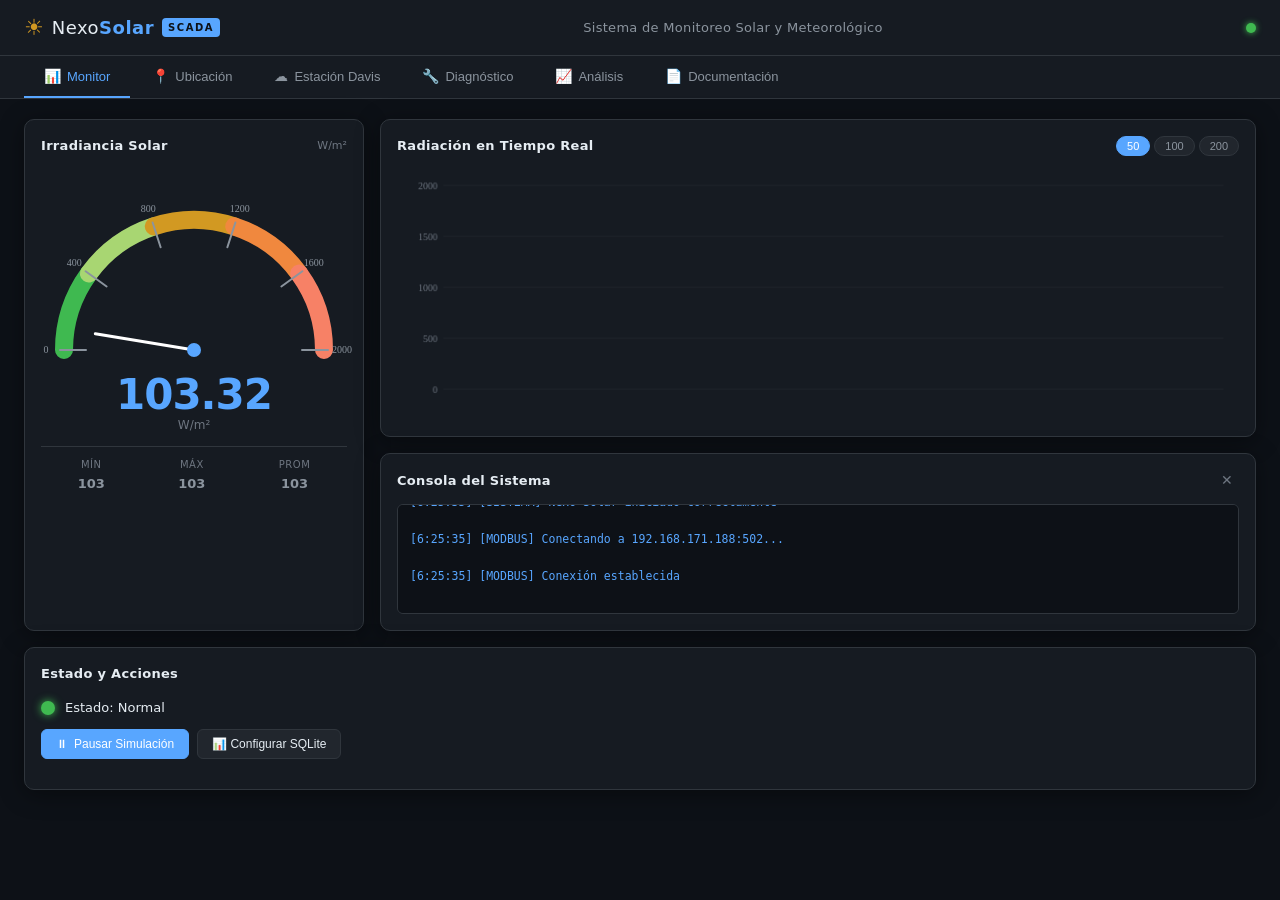
==== Mockup/index.html @ 47fdedb5 "Implement Davis WeatherLink reader foundation Add serial/IP transports, threaded Davis reader, UI br" ====
<!DOCTYPE html>
<html lang="es">
<head>
  <meta charset="UTF-8" />
  <meta name="viewport" content="width=device-width, initial-scale=1.0" />
  <title>Nexo Solar — SCADA</title>
  <link rel="stylesheet" href="vendor/leaflet/leaflet.css" />
  <link rel="stylesheet" href="style.css" />
</head>
<body>

  <!-- TOP BAR -->
  <header class="topbar">
    <div class="topbar-left">
      <div class="logo">
        <span class="logo-icon">☀</span>
        <span class="logo-text">Nexo<strong>Solar</strong></span>
        <span class="logo-badge">SCADA</span>
      </div>
    </div>
    <div class="topbar-center">
      <span class="topbar-title">Sistema de Monitoreo Solar y Meteorológico</span>
    </div>
    <div class="topbar-right">
      <div class="status-dot green" id="connDot" title="Conexión activa"></div>
    </div>
  </header>

  <!-- TABS -->
  <nav class="tabs-nav">
    <button class="tab-btn active" onclick="switchTab('monitor')">
      <span class="tab-icon">📊</span> Monitor
    </button>
    <button class="tab-btn" onclick="switchTab('ubicacion')">
      <span class="tab-icon">📍</span> Ubicación
    </button>
    <button class="tab-btn" onclick="switchTab('davis')">
      <span class="tab-icon">☁</span> Estación Davis
    </button>
    <button class="tab-btn" onclick="switchTab('diagnostico')">
      <span class="tab-icon">🔧</span> Diagnóstico
    </button>
    <button class="tab-btn" onclick="switchTab('analisis')">
      <span class="tab-icon">📈</span> Análisis
    </button>
    <button class="tab-btn" onclick="switchTab('documentacion')">
      <span class="tab-icon">📄</span> Documentación
    </button>
  </nav>

  <!-- MAIN CONTENT -->
  <main class="main-content">

    <!-- ===== TAB: MONITOR ===== -->
    <section class="tab-panel active" id="tab-monitor">
      <div class="monitor-grid">

        <!-- Gauge Card -->
        <div class="card gauge-card">
          <div class="card-header">
            <span class="card-title">Irradiancia Solar</span>
            <span class="card-unit">W/m²</span>
          </div>
          <div class="gauge-wrapper">
            <canvas id="gaugeCanvas" width="320" height="200"></canvas>
          </div>
          <div class="value-display" id="irradDisplay">0.00</div>
          <div class="value-sub">W/m²</div>
          <div class="gauge-stats">
            <div class="stat"><span class="stat-label">Mín</span><span class="stat-val" id="statMin">0</span></div>
            <div class="stat"><span class="stat-label">Máx</span><span class="stat-val" id="statMax">0</span></div>
            <div class="stat"><span class="stat-label">Prom</span><span class="stat-val" id="statAvg">0</span></div>
          </div>
        </div>

        <!-- Chart Card -->
        <div class="card chart-card">
          <div class="card-header">
            <span class="card-title">Radiación en Tiempo Real</span>
            <div class="chart-controls">
              <button class="chip active" onclick="setChartRange(50, this)">50</button>
              <button class="chip" onclick="setChartRange(100, this)">100</button>
              <button class="chip" onclick="setChartRange(200, this)">200</button>
            </div>
          </div>
          <canvas id="chartCanvas" width="600" height="260"></canvas>
        </div>

        <!-- Log Card -->
        <div class="card log-card">
          <div class="card-header">
            <span class="card-title">Consola del Sistema</span>
            <button class="icon-btn" onclick="clearLog()" title="Limpiar">✕</button>
          </div>
          <div class="log-console" id="logConsole"></div>
        </div>

        <!-- Actions Card -->
        <div class="card actions-card">
          <div class="card-header">
            <span class="card-title">Estado y Acciones</span>
          </div>
          <div class="state-row">
            <div class="led green" id="sysLed"></div>
            <span class="state-text" id="sysStateText">Estado: Normal</span>
          </div>
          <div class="actions-btns">
            <button class="btn btn-primary" onclick="toggleSimulation()">
              <span id="simBtnIcon">⏸</span> <span id="simBtnText">Pausar Simulación</span>
            </button>
            <button class="btn btn-secondary" onclick="openSQLiteModal()">
              📊 Configurar SQLite
            </button>
            <button class="btn btn-danger hidden" id="recoveryBtn" onclick="exitSafeState()">
              🔄 Recuperar Modo Seguro
            </button>
          </div>
        </div>

      </div>
    </section>

    <!-- ===== TAB: UBICACIÓN ===== -->
    <section class="tab-panel" id="tab-ubicacion">
        <div class="location-grid">
          <div class="card location-controls-card">
            <div class="card-header"><span class="card-title">Buscar Ubicación</span></div>
            <div class="search-row">
              <input type="text" class="input-field" id="searchInput" placeholder="Ej: Bucaramanga, Colombia" />
              <button class="btn btn-primary" onclick="searchLocation()">Buscar</button>
            </div>
            <div class="coords-grid">
              <div class="field-group">
                <label class="field-label">Latitud</label>
                <input type="number" class="input-field" id="latInput" value="7.119349" step="0.000001" min="-90" max="90" oninput="updateLocationInfo()" />
              </div>
              <div class="field-group">
                <label class="field-label">Longitud</label>
                <input type="number" class="input-field" id="lonInput" value="-73.122742" step="0.000001" min="-180" max="180" oninput="updateLocationInfo()" />
              </div>
            </div>
            <button class="btn btn-secondary full-width" onclick="applyCoords()">Usar Coordenadas</button>

            <div class="location-info-box" id="locationInfoBox"></div>

            <div class="map-actions">
              <button class="btn btn-outline" onclick="openGoogleMaps()">🗺️ Google Maps</button>
              <button class="btn btn-outline" onclick="openGoogleEarth()">🌍 Google Earth</button>
            </div>
          </div>

          <div class="card map-card">
            <div class="card-header"><span class="card-title">Mapa Interactivo</span></div>
            <div class="map-shell" id="mapPlaceholder">
              <div id="map"></div>
              <div class="map-state" id="mapState" hidden>
                <div class="map-state-icon">⚠</div>
                <div class="map-state-title" id="mapStateTitle">Sin conexión</div>
                <div class="map-state-msg" id="mapStateMsg">
                  No se pudieron descargar los mapas. Las coordenadas siguen siendo válidas
                  para configurar la ubicación del equipo.
                </div>
                <button class="btn btn-outline btn-sm" onclick="retryMapTiles()">Reintentar</button>
              </div>
              <div class="map-overlay-info">
                <span id="mapSource">Cargando mapa…</span>
                <span id="mapZoom">Zoom: —</span>
              </div>
            </div>
          </div>
        </div>
    </section>

    <!-- ===== TAB: ESTACIÓN DAVIS ===== -->
    <section class="tab-panel" id="tab-davis">
      <div class="weather-grid">
        <div class="card davis-config-card">
          <div class="card-header"><span class="card-title">Conexión WeatherLink</span></div>
          <div class="field-group">
            <label class="field-label">Transporte</label>
            <select class="input-field" id="davisTransport">
              <option value="serial">Serial VCP</option>
              <option value="ip">IP</option>
            </select>
          </div>
          <div class="field-group">
            <label class="field-label">Puerto serial</label>
            <input type="text" class="input-field" id="davisSerialPort" value="/dev/ttyUSB0" />
          </div>
          <div class="field-group">
            <label class="field-label">Host IP</label>
            <input type="text" class="input-field" id="davisIpHost" value="192.168.1.50" />
          </div>
          <div class="field-group">
            <label class="field-label">Puerto IP</label>
            <input type="number" class="input-field" id="davisIpPort" value="22222" />
          </div>
          <div class="state-row">
            <div class="led yellow" id="davisLed"></div>
            <span class="state-text" id="davisState">Pendiente de conexión</span>
          </div>
          <div class="button-row">
            <button class="btn btn-primary" id="davisConnectBtn" onclick="connectDavis()">Conectar</button>
            <button class="btn btn-secondary" onclick="readDavisOnce()">Leer ahora</button>
            <button class="btn btn-danger" onclick="disconnectDavis()">Desconectar</button>
          </div>
          <div class="muted-line" id="davisLastRead">Última lectura: --</div>
        </div>

        <div class="card weather-card">
          <div class="card-header"><span class="card-title">Lectura Meteorológica</span></div>
          <div class="weather-data-grid">
            <div class="weather-item highlight"><span class="weather-label">Radiación solar</span><span class="weather-value" id="weatherSolar">-- W/m²</span></div>
            <div class="weather-item"><span class="weather-label">Temperatura exterior</span><span class="weather-value" id="weatherTempOut">-- °C</span></div>
            <div class="weather-item"><span class="weather-label">Temperatura interior</span><span class="weather-value" id="weatherTempIn">-- °C</span></div>
            <div class="weather-item"><span class="weather-label">Humedad exterior</span><span class="weather-value" id="weatherHumidityOut">-- %</span></div>
            <div class="weather-item"><span class="weather-label">Humedad interior</span><span class="weather-value" id="weatherHumidityIn">-- %</span></div>
            <div class="weather-item"><span class="weather-label">Presión</span><span class="weather-value" id="weatherPressure">-- hPa</span></div>
            <div class="weather-item"><span class="weather-label">Viento</span><span class="weather-value" id="weatherWind">-- m/s</span></div>
            <div class="weather-item"><span class="weather-label">Viento promedio 10 min</span><span class="weather-value" id="weatherWindAvg">-- m/s</span></div>
            <div class="weather-item"><span class="weather-label">Dirección viento</span><span class="weather-value" id="weatherWindDir">-- °</span></div>
            <div class="weather-item"><span class="weather-label">Tasa de lluvia</span><span class="weather-value" id="weatherRainRate">-- mm</span></div>
            <div class="weather-item"><span class="weather-label">Lluvia de tormenta</span><span class="weather-value" id="weatherRainStorm">-- mm</span></div>
            <div class="weather-item"><span class="weather-label">Lluvia día</span><span class="weather-value" id="weatherRainDay">-- mm</span></div>
            <div class="weather-item"><span class="weather-label">Lluvia mes</span><span class="weather-value" id="weatherRainMonth">-- mm</span></div>
            <div class="weather-item"><span class="weather-label">Lluvia año</span><span class="weather-value" id="weatherRainYear">-- mm</span></div>
            <div class="weather-item"><span class="weather-label">Índice UV</span><span class="weather-value" id="weatherUv">--</span></div>
          </div>
        </div>
      </div>
    </section>

    <!-- ===== TAB: DIAGNÓSTICO ===== -->
    <section class="tab-panel" id="tab-diagnostico">
      <div class="diag-grid">

        <div class="card diag-status-card">
          <div class="card-header"><span class="card-title">Estado del Sistema</span></div>
          <div class="led-row">
            <div class="led-item">
              <div class="led green" id="diagLedConn"></div>
              <span>Conexión</span>
            </div>
            <div class="led-item">
              <div class="led red" id="diagLedSensor"></div>
              <span>Sensor</span>
            </div>
          </div>
          <button class="btn btn-secondary full-width" onclick="runDiagnostic()">Diagnóstico Automático</button>

          <div class="card-header" style="margin-top:16px"><span class="card-title">Configuración Modbus</span></div>
          <div class="field-group">
            <label class="field-label">IP ESP8266</label>
            <input type="text" class="input-field" id="diagIP" value="192.168.171.188" />
          </div>
          <div class="field-group">
            <label class="field-label">Puerto</label>
            <input type="number" class="input-field" id="diagPort" value="502" />
          </div>
          <button class="btn btn-primary full-width" id="diagConnBtn" onclick="toggleDiagConn()">Conectar</button>

          <div class="state-row" style="margin-top:12px">
            <div class="led green" id="diagSafeStateLed"></div>
            <span class="state-text" id="diagSafeStateText">Estado: Normal</span>
          </div>
          <button class="btn btn-danger full-width hidden" id="diagRecoveryBtn" onclick="diagExitSafeState()">
            🔄 Recuperar de Modo Seguro
          </button>
        </div>

        <div class="card diag-data-card">
          <div class="card-header"><span class="card-title">Datos en Tiempo Real</span></div>
          <div class="diag-data-grid">
            <div class="diag-data-item highlight">
              <span class="diag-data-label">Radiación Solar</span>
              <span class="diag-data-val large" id="diagRad">0.00 W/m²</span>
            </div>
            <div class="diag-data-item">
              <span class="diag-data-label">Estado</span>
              <span class="diag-data-val" id="diagEstado">Desconectado</span>
            </div>
            <div class="diag-data-item">
              <span class="diag-data-label">Quality</span>
              <span class="diag-data-val" id="diagQuality">Bad</span>
            </div>
            <div class="diag-data-item">
              <span class="diag-data-label">Timestamp</span>
              <span class="diag-data-val" id="diagTimestamp">—</span>
            </div>
            <div class="diag-data-item">
              <span class="diag-data-label">Update Count</span>
              <span class="diag-data-val" id="diagUpdateCount">0</span>
            </div>
          </div>
          <div class="diag-actions">
            <button class="btn btn-secondary" onclick="diagReadRad()">Leer Radiación</button>
            <label class="toggle-label">
              <input type="checkbox" id="autoReadCheck" checked onchange="toggleAutoRead()" />
              Lectura automática
            </label>
          </div>
          <div class="diag-actions" style="margin-top:8px">
            <button class="btn btn-outline" id="diagTestBtn" onclick="startModbusTest()">Prueba Modbus</button>
            <button class="btn btn-outline" id="diagStopBtn" onclick="stopModbusTest()" disabled>Detener Prueba</button>
          </div>
        </div>

        <div class="card diag-log-card">
          <div class="card-header">
            <span class="card-title">Consola de Logs</span>
            <button class="icon-btn" onclick="clearDiagLog()">✕</button>
          </div>
          <div class="log-console" id="diagLogConsole"></div>
        </div>

      </div>
    </section>

    <!-- ===== TAB: ANÁLISIS ===== -->
    <section class="tab-panel" id="tab-analisis">

      <!-- Origen de los datos: visible mientras se muestren datos sintéticos -->
      <div class="data-banner" id="anaSourceBanner" hidden>
        <span class="data-banner-tag">DATOS DE DEMOSTRACIÓN</span>
        <span class="data-banner-text">
          Los gráficos de esta pestaña se generan con datos sintéticos, no con mediciones del piranómetro.
          <span id="anaSourceDetail"></span>
        </span>
      </div>

      <!-- Toolbar de carga y filtros -->
      <div class="analysis-toolbar">
        <div class="toolbar-left">
          <div class="db-source-row">
            <span class="field-label" style="margin:0">Fuente</span>
            <select class="input-field" id="anaTableSelect" style="width:220px">
              <option value="">Cargando tablas…</option>
            </select>
            <button class="btn btn-primary" onclick="loadAnalysisData()">
              <span id="loadBtnIcon">⬇</span> Cargar Datos
            </button>
            <button class="btn btn-outline" onclick="exportCSV()">↗ Exportar CSV</button>
          </div>
        </div>
        <div class="toolbar-right">
          <div class="date-range-row">
            <span class="field-label" style="margin:0">Desde</span>
            <input type="date" class="input-field" id="anaDateFrom" style="width:140px" onchange="markDatesTouched()" />
            <span class="field-label" style="margin:0">Hasta</span>
            <input type="date" class="input-field" id="anaDateTo" style="width:140px" onchange="markDatesTouched()" />
            <button class="btn btn-secondary" onclick="applyDateFilter()">Filtrar</button>
          </div>
        </div>
      </div>

      <!-- KPI Cards -->
      <div class="kpi-row">
        <div class="kpi-card">
          <span class="kpi-icon" style="color:var(--accent4)">☀</span>
          <div class="kpi-body">
            <span class="kpi-label">Irradiancia Máxima</span>
            <span class="kpi-val" id="kpiMax">1 847.3 W/m²</span>
            <span class="kpi-sub" id="kpiMaxDate">06 May 2025 · 12:34</span>
          </div>
        </div>
        <div class="kpi-card">
          <span class="kpi-icon" style="color:var(--accent)">⌀</span>
          <div class="kpi-body">
            <span class="kpi-label">Promedio Diario</span>
            <span class="kpi-val" id="kpiAvg">623.8 W/m²</span>
            <span class="kpi-sub" id="kpiAvgSub">últimos 30 días</span>
          </div>
        </div>
        <div class="kpi-card">
          <span class="kpi-icon" style="color:var(--accent2)">∑</span>
          <div class="kpi-body">
            <span class="kpi-label">Energía Acumulada</span>
            <span class="kpi-val" id="kpiEnergy">4 218 kWh/m²</span>
            <span class="kpi-sub" id="kpiEnergySub">período seleccionado</span>
          </div>
        </div>
        <div class="kpi-card">
          <span class="kpi-icon" style="color:var(--accent3)">↕</span>
          <div class="kpi-body">
            <span class="kpi-label">Variabilidad</span>
            <span class="kpi-val" id="kpiStd">±182 W/m²</span>
            <span class="kpi-sub">desviación estándar</span>
          </div>
        </div>
        <div class="kpi-card">
          <span class="kpi-icon" style="color:#a371f7">📋</span>
          <div class="kpi-body">
            <span class="kpi-label">Total Registros</span>
            <span class="kpi-val" id="kpiCount">12 480</span>
            <span class="kpi-sub" id="kpiCountSub">en el período</span>
          </div>
        </div>
      </div>

      <!-- Charts row 1: histórico + distribución -->
      <div class="analysis-row-2">

        <div class="card ana-chart-card">
          <div class="card-header">
            <span class="card-title">Irradiancia Histórica</span>
            <div class="chart-controls">
              <button class="chip active" onclick="setAnaView('day', this)">Día</button>
              <button class="chip" onclick="setAnaView('week', this)">Semana</button>
              <button class="chip" onclick="setAnaView('month', this)">Mes</button>
            </div>
          </div>
          <canvas id="anaHistChart" height="220"></canvas>
        </div>

        <div class="card ana-dist-card">
          <div class="card-header">
            <span class="card-title">Distribución por Rangos</span>
            <span class="card-unit">frecuencia</span>
          </div>
          <canvas id="anaDistChart" height="220"></canvas>
        </div>

      </div>

      <!-- Charts row 2: heatmap + tabla -->
      <div class="analysis-row-2" style="margin-top:16px">

        <div class="card ana-heatmap-card">
          <div class="card-header">
            <span class="card-title">Mapa de Calor — Irradiancia por Hora y Día</span>
            <span class="card-unit">W/m²</span>
          </div>
          <canvas id="anaHeatmap" height="200"></canvas>
          <div class="heatmap-legend">
            <span class="legend-label">0</span>
            <div class="legend-bar"></div>
            <span class="legend-label">2000 W/m²</span>
          </div>
        </div>

        <div class="card ana-stats-card">
          <div class="card-header">
            <span class="card-title">Estadísticas por Hora del Día</span>
          </div>
          <canvas id="anaHourlyChart" height="200"></canvas>
        </div>

      </div>

      <!-- Data table -->
      <div class="card" style="margin-top:16px">
        <div class="card-header">
          <span class="card-title">Registros Recientes</span>
          <div style="display:flex;gap:8px;align-items:center">
            <input type="text" class="input-field" id="tableSearch" placeholder="Buscar..." style="width:180px" oninput="filterTable(this.value)" />
            <span class="card-unit" id="tableCount">mostrando 20 de 12 480</span>
          </div>
        </div>
        <div class="data-table-wrapper">
          <table class="data-table" id="dataTable">
            <thead>
              <tr>
                <th onclick="sortTable('id')"># <span class="sort-icon">↕</span></th>
                <th onclick="sortTable('fecha')">Fecha <span class="sort-icon">↕</span></th>
                <th onclick="sortTable('hora')">Hora <span class="sort-icon">↕</span></th>
                <th onclick="sortTable('irradiancia')">Irradiancia (W/m²) <span class="sort-icon">↕</span></th>
                <th>Calidad</th>
              </tr>
            </thead>
            <tbody id="dataTableBody"></tbody>
          </table>
        </div>
        <div class="table-pagination">
          <button class="btn btn-outline" onclick="prevPage()">← Anterior</button>
          <span class="page-info" id="pageInfo">Página 1 de 624</span>
          <button class="btn btn-outline" onclick="nextPage()">Siguiente →</button>
        </div>
      </div>

    </section>

    <!-- ===== TAB: DOCUMENTACIÓN ===== -->
    <section class="tab-panel" id="tab-documentacion">
      <div class="card doc-card">
        <div class="card-header">
          <span class="card-title">Documentación del Sistema</span>
          <div class="doc-actions">
            <button class="btn btn-secondary" onclick="reloadDoc()">🔄 Recargar</button>
            <button class="btn btn-outline" id="docToggleBtn" onclick="toggleDocView()">📝 Vista Código</button>
          </div>
        </div>
        <div class="doc-viewer" id="docViewer"></div>
      </div>
    </section>

  </main>

  <!-- MODAL: SQLite Config -->
  <div class="modal-overlay hidden" id="sqliteModal">
    <div class="modal">
      <div class="modal-header">
        <span class="modal-title">Configurar Base de Datos SQLite</span>
        <button class="icon-btn" onclick="closeSQLiteModal()">✕</button>
      </div>
      <div class="modal-body">
        <div class="field-group">
          <label class="field-label">Archivo de Base de Datos</label>
          <div class="input-row">
            <input type="text" class="input-field" id="dbPath" value="./data/irradiancia.db" />
            <button class="btn btn-outline" onclick="browseDB()">Cambiar...</button>
          </div>
        </div>
        <div class="field-group">
          <label class="field-label">Tabla existente</label>
          <select class="input-field" id="tableSelect">
            <option>-- Seleccionar tabla --</option>
            <option>solar_data</option>
            <option>irradiancia_2024</option>
          </select>
        </div>
        <div class="field-group">
          <label class="field-label">O crear nueva tabla</label>
          <input type="text" class="input-field" id="newTableName" placeholder="nombre_tabla..." />
        </div>
        <div class="schema-info">
          <span class="schema-label">Esquema:</span>
          <code>id (AUTO), fecha (TEXT), hora (TEXT), irradiancia (REAL)</code>
        </div>
      </div>
      <div class="modal-footer">
        <button class="btn btn-secondary" onclick="closeSQLiteModal()">Cancelar</button>
        <button class="btn btn-primary" onclick="acceptSQLite()">Aceptar</button>
      </div>
    </div>
  </div>

  <!-- TOAST -->
  <div class="toast hidden" id="toast"></div>

  <!-- Provided by Qt only when running inside QWebEngine; ignored in a plain browser -->
  <script src="vendor/leaflet/leaflet.js"></script>
  <script src="qrc:///qtwebchannel/qwebchannel.js"></script>
  <script src="app.js"></script>
</body>
</html>
---- Mockup/vendor/leaflet/leaflet.css ----
/* required styles */

.leaflet-pane,
.leaflet-tile,
.leaflet-marker-icon,
.leaflet-marker-shadow,
.leaflet-tile-container,
.leaflet-pane > svg,
.leaflet-pane > canvas,
.leaflet-zoom-box,
.leaflet-image-layer,
.leaflet-layer {
	position: absolute;
	left: 0;
	top: 0;
	}
.leaflet-container {
	overflow: hidden;
	}
.leaflet-tile,
.leaflet-marker-icon,
.leaflet-marker-shadow {
	-webkit-user-select: none;
	   -moz-user-select: none;
	        user-select: none;
	  -webkit-user-drag: none;
	}
/* Prevents IE11 from highlighting tiles in blue */
.leaflet-tile::selection {
	background: transparent;
}
/* Safari renders non-retina tile on retina better with this, but Chrome is worse */
.leaflet-safari .leaflet-tile {
	image-rendering: -webkit-optimize-contrast;
	}
/* hack that prevents hw layers "stretching" when loading new tiles */
.leaflet-safari .leaflet-tile-container {
	width: 1600px;
	height: 1600px;
	-webkit-transform-origin: 0 0;
	}
.leaflet-marker-icon,
.leaflet-marker-shadow {
	display: block;
	}
/* .leaflet-container svg: reset svg max-width decleration shipped in Joomla! (joomla.org) 3.x */
/* .leaflet-container img: map is broken in FF if you have max-width: 100% on tiles */
.leaflet-container .leaflet-overlay-pane svg {
	max-width: none !important;
	max-height: none !important;
	}
.leaflet-container .leaflet-marker-pane img,
.leaflet-container .leaflet-shadow-pane img,
.leaflet-container .leaflet-tile-pane img,
.leaflet-container img.leaflet-image-layer,
.leaflet-container .leaflet-tile {
	max-width: none !important;
	max-height: none !important;
	width: auto;
	padding: 0;
	}

.leaflet-container img.leaflet-tile {
	/* See: https://bugs.chromium.org/p/chromium/issues/detail?id=600120 */
	mix-blend-mode: plus-lighter;
}

.leaflet-container.leaflet-touch-zoom {
	-ms-touch-action: pan-x pan-y;
	touch-action: pan-x pan-y;
	}
.leaflet-container.leaflet-touch-drag {
	-ms-touch-action: pinch-zoom;
	/* Fallback for FF which doesn't support pinch-zoom */
	touch-action: none;
	touch-action: pinch-zoom;
}
.leaflet-container.leaflet-touch-drag.leaflet-touch-zoom {
	-ms-touch-action: none;
	touch-action: none;
}
.leaflet-container {
	-webkit-tap-highlight-color: transparent;
}
.leaflet-container a {
	-webkit-tap-highlight-color: rgba(51, 181, 229, 0.4);
}
.leaflet-tile {
	filter: inherit;
	visibility: hidden;
	}
.leaflet-tile-loaded {
	visibility: inherit;
	}
.leaflet-zoom-box {
	width: 0;
	height: 0;
	-moz-box-sizing: border-box;
	     box-sizing: border-box;
	z-index: 800;
	}
/* workaround for https://bugzilla.mozilla.org/show_bug.cgi?id=888319 */
.leaflet-overlay-pane svg {
	-moz-user-select: none;
	}

.leaflet-pane         { z-index: 400; }

.leaflet-tile-pane    { z-index: 200; }
.leaflet-overlay-pane { z-index: 400; }
.leaflet-shadow-pane  { z-index: 500; }
.leaflet-marker-pane  { z-index: 600; }
.leaflet-tooltip-pane   { z-index: 650; }
.leaflet-popup-pane   { z-index: 700; }

.leaflet-map-pane canvas { z-index: 100; }
.leaflet-map-pane svg    { z-index: 200; }

.leaflet-vml-shape {
	width: 1px;
	height: 1px;
	}
.lvml {
	behavior: url(#default#VML);
	display: inline-block;
	position: absolute;
	}


/* control positioning */

.leaflet-control {
	position: relative;
	z-index: 800;
	pointer-events: visiblePainted; /* IE 9-10 doesn't have auto */
	pointer-events: auto;
	}
.leaflet-top,
.leaflet-bottom {
	position: absolute;
	z-index: 1000;
	pointer-events: none;
	}
.leaflet-top {
	top: 0;
	}
.leaflet-right {
	right: 0;
	}
.leaflet-bottom {
	bottom: 0;
	}
.leaflet-left {
	left: 0;
	}
.leaflet-control {
	float: left;
	clear: both;
	}
.leaflet-right .leaflet-control {
	float: right;
	}
.leaflet-top .leaflet-control {
	margin-top: 10px;
	}
.leaflet-bottom .leaflet-control {
	margin-bottom: 10px;
	}
.leaflet-left .leaflet-control {
	margin-left: 10px;
	}
.leaflet-right .leaflet-control {
	margin-right: 10px;
	}


/* zoom and fade animations */

.leaflet-fade-anim .leaflet-popup {
	opacity: 0;
	-webkit-transition: opacity 0.2s linear;
	   -moz-transition: opacity 0.2s linear;
	        transition: opacity 0.2s linear;
	}
.leaflet-fade-anim .leaflet-map-pane .leaflet-popup {
	opacity: 1;
	}
.leaflet-zoom-animated {
	-webkit-transform-origin: 0 0;
	    -ms-transform-origin: 0 0;
	        transform-origin: 0 0;
	}
svg.leaflet-zoom-animated {
	will-change: transform;
}

.leaflet-zoom-anim .leaflet-zoom-animated {
	-webkit-transition: -webkit-transform 0.25s cubic-bezier(0,0,0.25,1);
	   -moz-transition:    -moz-transform 0.25s cubic-bezier(0,0,0.25,1);
	        transition:         transform 0.25s cubic-bezier(0,0,0.25,1);
	}
.leaflet-zoom-anim .leaflet-tile,
.leaflet-pan-anim .leaflet-tile {
	-webkit-transition: none;
	   -moz-transition: none;
	        transition: none;
	}

.leaflet-zoom-anim .leaflet-zoom-hide {
	visibility: hidden;
	}


/* cursors */

.leaflet-interactive {
	cursor: pointer;
	}
.leaflet-grab {
	cursor: -webkit-grab;
	cursor:    -moz-grab;
	cursor:         grab;
	}
.leaflet-crosshair,
.leaflet-crosshair .leaflet-interactive {
	cursor: crosshair;
	}
.leaflet-popup-pane,
.leaflet-control {
	cursor: auto;
	}
.leaflet-dragging .leaflet-grab,
.leaflet-dragging .leaflet-grab .leaflet-interactive,
.leaflet-dragging .leaflet-marker-draggable {
	cursor: move;
	cursor: -webkit-grabbing;
	cursor:    -moz-grabbing;
	cursor:         grabbing;
	}

/* marker & overlays interactivity */
.leaflet-marker-icon,
.leaflet-marker-shadow,
.leaflet-image-layer,
.leaflet-pane > svg path,
.leaflet-tile-container {
	pointer-events: none;
	}

.leaflet-marker-icon.leaflet-interactive,
.leaflet-image-layer.leaflet-interactive,
.leaflet-pane > svg path.leaflet-interactive,
svg.leaflet-image-layer.leaflet-interactive path {
	pointer-events: visiblePainted; /* IE 9-10 doesn't have auto */
	pointer-events: auto;
	}

/* visual tweaks */

.leaflet-container {
	background: #ddd;
	outline-offset: 1px;
	}
.leaflet-container a {
	color: #0078A8;
	}
.leaflet-zoom-box {
	border: 2px dotted #38f;
	background: rgba(255,255,255,0.5);
	}


/* general typography */
.leaflet-container {
	font-family: "Helvetica Neue", Arial, Helvetica, sans-serif;
	font-size: 12px;
	font-size: 0.75rem;
	line-height: 1.5;
	}


/* general toolbar styles */

.leaflet-bar {
	box-shadow: 0 1px 5px rgba(0,0,0,0.65);
	border-radius: 4px;
	}
.leaflet-bar a {
	background-color: #fff;
	border-bottom: 1px solid #ccc;
	width: 26px;
	height: 26px;
	line-height: 26px;
	display: block;
	text-align: center;
	text-decoration: none;
	color: black;
	}
.leaflet-bar a,
.leaflet-control-layers-toggle {
	background-position: 50% 50%;
	background-repeat: no-repeat;
	display: block;
	}
.leaflet-bar a:hover,
.leaflet-bar a:focus {
	background-color: #f4f4f4;
	}
.leaflet-bar a:first-child {
	border-top-left-radius: 4px;
	border-top-right-radius: 4px;
	}
.leaflet-bar a:last-child {
	border-bottom-left-radius: 4px;
	border-bottom-right-radius: 4px;
	border-bottom: none;
	}
.leaflet-bar a.leaflet-disabled {
	cursor: default;
	background-color: #f4f4f4;
	color: #bbb;
	}

.leaflet-touch .leaflet-bar a {
	width: 30px;
	height: 30px;
	line-height: 30px;
	}
.leaflet-touch .leaflet-bar a:first-child {
	border-top-left-radius: 2px;
	border-top-right-radius: 2px;
	}
.leaflet-touch .leaflet-bar a:last-child {
	border-bottom-left-radius: 2px;
	border-bottom-right-radius: 2px;
	}

/* zoom control */

.leaflet-control-zoom-in,
.leaflet-control-zoom-out {
	font: bold 18px 'Lucida Console', Monaco, monospace;
	text-indent: 1px;
	}

.leaflet-touch .leaflet-control-zoom-in, .leaflet-touch .leaflet-control-zoom-out  {
	font-size: 22px;
	}


/* layers control */

.leaflet-control-layers {
	box-shadow: 0 1px 5px rgba(0,0,0,0.4);
	background: #fff;
	border-radius: 5px;
	}
.leaflet-control-layers-toggle {
	background-image: url(images/layers.png);
	width: 36px;
	height: 36px;
	}
.leaflet-retina .leaflet-control-layers-toggle {
	background-image: url(images/layers-2x.png);
	background-size: 26px 26px;
	}
.leaflet-touch .leaflet-control-layers-toggle {
	width: 44px;
	height: 44px;
	}
.leaflet-control-layers .leaflet-control-layers-list,
.leaflet-control-layers-expanded .leaflet-control-layers-toggle {
	display: none;
	}
.leaflet-control-layers-expanded .leaflet-control-layers-list {
	display: block;
	position: relative;
	}
.leaflet-control-layers-expanded {
	padding: 6px 10px 6px 6px;
	color: #333;
	background: #fff;
	}
.leaflet-control-layers-scrollbar {
	overflow-y: scroll;
	overflow-x: hidden;
	padding-right: 5px;
	}
.leaflet-control-layers-selector {
	margin-top: 2px;
	position: relative;
	top: 1px;
	}
.leaflet-control-layers label {
	display: block;
	font-size: 13px;
	font-size: 1.08333em;
	}
.leaflet-control-layers-separator {
	height: 0;
	border-top: 1px solid #ddd;
	margin: 5px -10px 5px -6px;
	}

/* Default icon URLs */
.leaflet-default-icon-path { /* used only in path-guessing heuristic, see L.Icon.Default */
	background-image: url(images/marker-icon.png);
	}


/* attribution and scale controls */

.leaflet-container .leaflet-control-attribution {
	background: #fff;
	background: rgba(255, 255, 255, 0.8);
	margin: 0;
	}
.leaflet-control-attribution,
.leaflet-control-scale-line {
	padding: 0 5px;
	color: #333;
	line-height: 1.4;
	}
.leaflet-control-attribution a {
	text-decoration: none;
	}
.leaflet-control-attribution a:hover,
.leaflet-control-attribution a:focus {
	text-decoration: underline;
	}
.leaflet-attribution-flag {
	display: inline !important;
	vertical-align: baseline !important;
	width: 1em;
	height: 0.6669em;
	}
.leaflet-left .leaflet-control-scale {
	margin-left: 5px;
	}
.leaflet-bottom .leaflet-control-scale {
	margin-bottom: 5px;
	}
.leaflet-control-scale-line {
	border: 2px solid #777;
	border-top: none;
	line-height: 1.1;
	padding: 2px 5px 1px;
	white-space: nowrap;
	-moz-box-sizing: border-box;
	     box-sizing: border-box;
	background: rgba(255, 255, 255, 0.8);
	text-shadow: 1px 1px #fff;
	}
.leaflet-control-scale-line:not(:first-child) {
	border-top: 2px solid #777;
	border-bottom: none;
	margin-top: -2px;
	}
.leaflet-control-scale-line:not(:first-child):not(:last-child) {
	border-bottom: 2px solid #777;
	}

.leaflet-touch .leaflet-control-attribution,
.leaflet-touch .leaflet-control-layers,
.leaflet-touch .leaflet-bar {
	box-shadow: none;
	}
.leaflet-touch .leaflet-control-layers,
.leaflet-touch .leaflet-bar {
	border: 2px solid rgba(0,0,0,0.2);
	background-clip: padding-box;
	}


/* popup */

.leaflet-popup {
	position: absolute;
	text-align: center;
	margin-bottom: 20px;
	}
.leaflet-popup-content-wrapper {
	padding: 1px;
	text-align: left;
	border-radius: 12px;
	}
.leaflet-popup-content {
	margin: 13px 24px 13px 20px;
	line-height: 1.3;
	font-size: 13px;
	font-size: 1.08333em;
	min-height: 1px;
	}
.leaflet-popup-content p {
	margin: 17px 0;
	margin: 1.3em 0;
	}
.leaflet-popup-tip-container {
	width: 40px;
	height: 20px;
	position: absolute;
	left: 50%;
	margin-top: -1px;
	margin-left: -20px;
	overflow: hidden;
	pointer-events: none;
	}
.leaflet-popup-tip {
	width: 17px;
	height: 17px;
	padding: 1px;

	margin: -10px auto 0;
	pointer-events: auto;

	-webkit-transform: rotate(45deg);
	   -moz-transform: rotate(45deg);
	    -ms-transform: rotate(45deg);
	        transform: rotate(45deg);
	}
.leaflet-popup-content-wrapper,
.leaflet-popup-tip {
	background: white;
	color: #333;
	box-shadow: 0 3px 14px rgba(0,0,0,0.4);
	}
.leaflet-container a.leaflet-popup-close-button {
	position: absolute;
	top: 0;
	right: 0;
	border: none;
	text-align: center;
	width: 24px;
	height: 24px;
	font: 16px/24px Tahoma, Verdana, sans-serif;
	color: #757575;
	text-decoration: none;
	background: transparent;
	}
.leaflet-container a.leaflet-popup-close-button:hover,
.leaflet-container a.leaflet-popup-close-button:focus {
	color: #585858;
	}
.leaflet-popup-scrolled {
	overflow: auto;
	}

.leaflet-oldie .leaflet-popup-content-wrapper {
	-ms-zoom: 1;
	}
.leaflet-oldie .leaflet-popup-tip {
	width: 24px;
	margin: 0 auto;

	-ms-filter: "progid:DXImageTransform.Microsoft.Matrix(M11=0.70710678, M12=0.70710678, M21=-0.70710678, M22=0.70710678)";
	filter: progid:DXImageTransform.Microsoft.Matrix(M11=0.70710678, M12=0.70710678, M21=-0.70710678, M22=0.70710678);
	}

.leaflet-oldie .leaflet-control-zoom,
.leaflet-oldie .leaflet-control-layers,
.leaflet-oldie .leaflet-popup-content-wrapper,
.leaflet-oldie .leaflet-popup-tip {
	border: 1px solid #999;
	}


/* div icon */

.leaflet-div-icon {
	background: #fff;
	border: 1px solid #666;
	}


/* Tooltip */
/* Base styles for the element that has a tooltip */
.leaflet-tooltip {
	position: absolute;
	padding: 6px;
	background-color: #fff;
	border: 1px solid #fff;
	border-radius: 3px;
	color: #222;
	white-space: nowrap;
	-webkit-user-select: none;
	-moz-user-select: none;
	-ms-user-select: none;
	user-select: none;
	pointer-events: none;
	box-shadow: 0 1px 3px rgba(0,0,0,0.4);
	}
.leaflet-tooltip.leaflet-interactive {
	cursor: pointer;
	pointer-events: auto;
	}
.leaflet-tooltip-top:before,
.leaflet-tooltip-bottom:before,
.leaflet-tooltip-left:before,
.leaflet-tooltip-right:before {
	position: absolute;
	pointer-events: none;
	border: 6px solid transparent;
	background: transparent;
	content: "";
	}

/* Directions */

.leaflet-tooltip-bottom {
	margin-top: 6px;
}
.leaflet-tooltip-top {
	margin-top: -6px;
}
.leaflet-tooltip-bottom:before,
.leaflet-tooltip-top:before {
	left: 50%;
	margin-left: -6px;
	}
.leaflet-tooltip-top:before {
	bottom: 0;
	margin-bottom: -12px;
	border-top-color: #fff;
	}
.leaflet-tooltip-bottom:before {
	top: 0;
	margin-top: -12px;
	margin-left: -6px;
	border-bottom-color: #fff;
	}
.leaflet-tooltip-left {
	margin-left: -6px;
}
.leaflet-tooltip-right {
	margin-left: 6px;
}
.leaflet-tooltip-left:before,
.leaflet-tooltip-right:before {
	top: 50%;
	margin-top: -6px;
	}
.leaflet-tooltip-left:before {
	right: 0;
	margin-right: -12px;
	border-left-color: #fff;
	}
.leaflet-tooltip-right:before {
	left: 0;
	margin-left: -12px;
	border-right-color: #fff;
	}

/* Printing */

@media print {
	/* Prevent printers from removing background-images of controls. */
	.leaflet-control {
		-webkit-print-color-adjust: exact;
		print-color-adjust: exact;
		}
	}
---- Mockup/style.css ----
/* ===== RESET & BASE ===== */
*, *::before, *::after { box-sizing: border-box; margin: 0; padding: 0; }

:root {
  --bg: #0d1117;
  --bg2: #161b22;
  --bg3: #21262d;
  --border: #30363d;
  --accent: #58a6ff;
  --accent2: #3fb950;
  --accent3: #f78166;
  --accent4: #d29922;
  --text: #e6edf3;
  --text2: #8b949e;
  --text3: #6e7681;
  --radius: 10px;
  --shadow: 0 4px 24px rgba(0,0,0,0.4);
  --transition: 0.18s ease;
}

html, body {
  height: 100%;
  font-family: 'Segoe UI', system-ui, -apple-system, sans-serif;
  background: var(--bg);
  color: var(--text);
  font-size: 14px;
  line-height: 1.5;
}

/* ===== TOPBAR ===== */
.topbar {
  display: flex;
  align-items: center;
  justify-content: space-between;
  padding: 0 24px;
  height: 56px;
  background: var(--bg2);
  border-bottom: 1px solid var(--border);
  position: sticky;
  top: 0;
  z-index: 100;
}

.topbar-left { display: flex; align-items: center; gap: 12px; }
.topbar-center { flex: 1; text-align: center; }
.topbar-right { display: flex; align-items: center; gap: 12px; }

.logo { display: flex; align-items: center; gap: 8px; }
.logo-icon { font-size: 22px; color: var(--accent4); }
.logo-text { font-size: 18px; font-weight: 300; color: var(--text); letter-spacing: 0.5px; }
.logo-text strong { font-weight: 700; color: var(--accent); }
.logo-badge {
  font-size: 10px;
  font-weight: 700;
  letter-spacing: 1.5px;
  color: var(--bg);
  background: var(--accent);
  padding: 2px 6px;
  border-radius: 4px;
}

.topbar-title { font-size: 13px; color: var(--text2); letter-spacing: 0.3px; }

.mode-label { font-size: 12px; color: var(--text2); }

.mode-toggle {
  display: flex;
  background: var(--bg3);
  border: 1px solid var(--border);
  border-radius: 6px;
  overflow: hidden;
}
.mode-btn {
  padding: 5px 14px;
  font-size: 12px;
  font-weight: 500;
  background: transparent;
  color: var(--text2);
  border: none;
  cursor: pointer;
  transition: var(--transition);
}
.mode-btn.active {
  background: var(--accent);
  color: #fff;
}
.mode-btn:hover:not(.active) { background: var(--border); color: var(--text); }

.status-dot {
  width: 10px; height: 10px;
  border-radius: 50%;
  box-shadow: 0 0 6px currentColor;
}
.status-dot.green { background: var(--accent2); color: var(--accent2); }
.status-dot.red { background: var(--accent3); color: var(--accent3); }
.status-dot.yellow { background: var(--accent4); color: var(--accent4); }

/* ===== TABS NAV ===== */
.tabs-nav {
  display: flex;
  background: var(--bg2);
  border-bottom: 1px solid var(--border);
  padding: 0 24px;
  gap: 2px;
}

.tab-btn {
  display: flex;
  align-items: center;
  gap: 6px;
  padding: 12px 20px;
  font-size: 13px;
  font-weight: 500;
  color: var(--text2);
  background: transparent;
  border: none;
  border-bottom: 2px solid transparent;
  cursor: pointer;
  transition: var(--transition);
}
.tab-btn:hover { color: var(--text); }
.tab-btn.active { color: var(--accent); border-bottom-color: var(--accent); }
.tab-icon { font-size: 14px; }

/* ===== MAIN CONTENT ===== */
.main-content { padding: 20px 24px; min-height: calc(100vh - 112px); }

.tab-panel { display: none; }
.tab-panel.active { display: block; }

/* ===== CARDS ===== */
.card {
  background: var(--bg2);
  border: 1px solid var(--border);
  border-radius: var(--radius);
  padding: 16px;
  box-shadow: var(--shadow);
}

.card-header {
  display: flex;
  align-items: center;
  justify-content: space-between;
  margin-bottom: 14px;
}
.card-title { font-size: 13px; font-weight: 600; color: var(--text); letter-spacing: 0.3px; }
.card-unit { font-size: 11px; color: var(--text3); }

/* ===== MONITOR GRID ===== */
.monitor-grid {
  display: grid;
  grid-template-columns: 340px 1fr;
  grid-template-rows: auto auto;
  gap: 16px;
}
.gauge-card { grid-row: 1 / 3; }
.chart-card { grid-column: 2; }
.log-card { grid-column: 2; }
.actions-card { grid-column: 1 / 3; }

@media (max-width: 900px) {
  .monitor-grid { grid-template-columns: 1fr; }
  .gauge-card, .chart-card, .log-card, .actions-card { grid-column: 1; grid-row: auto; }
}

/* ===== GAUGE ===== */
.gauge-wrapper { display: flex; justify-content: center; margin: 4px 0; }
#gaugeCanvas { display: block; }

.value-display {
  text-align: center;
  font-size: 42px;
  font-weight: 700;
  font-variant-numeric: tabular-nums;
  color: var(--accent);
  letter-spacing: -1px;
  line-height: 1;
  margin-top: 4px;
}
.value-sub { text-align: center; font-size: 12px; color: var(--text3); margin-bottom: 12px; }

.gauge-stats {
  display: flex;
  justify-content: space-around;
  border-top: 1px solid var(--border);
  padding-top: 10px;
}
.stat { display: flex; flex-direction: column; align-items: center; gap: 2px; }
.stat-label { font-size: 10px; color: var(--text3); text-transform: uppercase; letter-spacing: 0.5px; }
.stat-val { font-size: 13px; font-weight: 600; color: var(--text2); }

/* ===== CHART ===== */
.chart-controls { display: flex; gap: 4px; }
.chip {
  padding: 3px 10px;
  font-size: 11px;
  background: var(--bg3);
  border: 1px solid var(--border);
  border-radius: 20px;
  color: var(--text2);
  cursor: pointer;
  transition: var(--transition);
}
.chip.active { background: var(--accent); border-color: var(--accent); color: #fff; }
.chip:hover:not(.active) { border-color: var(--accent); color: var(--accent); }

#chartCanvas { display: block; width: 100%; }

/* ===== LOG CONSOLE ===== */
.log-console {
  background: #0d1117;
  border: 1px solid var(--border);
  border-radius: 6px;
  padding: 10px 12px;
  height: 110px;
  overflow-y: auto;
  font-family: 'Cascadia Code', 'Consolas', monospace;
  font-size: 11.5px;
  color: #3fb950;
  line-height: 1.6;
}
.log-console::-webkit-scrollbar { width: 4px; }
.log-console::-webkit-scrollbar-track { background: transparent; }
.log-console::-webkit-scrollbar-thumb { background: var(--border); border-radius: 2px; }

.log-line { display: block; }
.log-line.warn { color: var(--accent4); }
.log-line.error { color: var(--accent3); }
.log-line.info { color: var(--accent); }

/* ===== ACTIONS CARD ===== */
.state-row { display: flex; align-items: center; gap: 10px; margin-bottom: 12px; }
.state-text { font-size: 13px; font-weight: 500; }

.actions-btns { display: flex; gap: 8px; flex-wrap: wrap; margin-bottom: 14px; }

.angles-info {
  display: flex;
  gap: 24px;
  padding: 10px 14px;
  background: var(--bg3);
  border-radius: 6px;
  border: 1px solid var(--border);
}
.angle-row { display: flex; flex-direction: column; gap: 2px; }
.angle-label { font-size: 10px; color: var(--text3); text-transform: uppercase; letter-spacing: 0.5px; }
.angle-val { font-size: 16px; font-weight: 700; color: var(--accent); }

/* ===== BUTTONS ===== */
.btn {
  display: inline-flex;
  align-items: center;
  gap: 6px;
  padding: 7px 14px;
  font-size: 12px;
  font-weight: 500;
  border-radius: 6px;
  border: 1px solid transparent;
  cursor: pointer;
  transition: var(--transition);
  white-space: nowrap;
}
.btn-primary { background: var(--accent); color: #fff; border-color: var(--accent); }
.btn-primary:hover { background: #79b8ff; }
.btn-secondary { background: var(--bg3); color: var(--text); border-color: var(--border); }
.btn-secondary:hover { border-color: var(--accent); color: var(--accent); }
.btn-danger { background: #3d1a1a; color: var(--accent3); border-color: var(--accent3); }
.btn-danger:hover { background: #5a2020; }
.btn-outline { background: transparent; color: var(--text2); border-color: var(--border); }
.btn-outline:hover { border-color: var(--accent); color: var(--accent); }
.btn:disabled { opacity: 0.4; cursor: not-allowed; }
.full-width { width: 100%; justify-content: center; }
.hidden { display: none !important; }

.icon-btn {
  background: transparent;
  border: none;
  color: var(--text3);
  cursor: pointer;
  font-size: 14px;
  padding: 2px 6px;
  border-radius: 4px;
  transition: var(--transition);
}
.icon-btn:hover { color: var(--text); background: var(--bg3); }

/* ===== LED ===== */
.led {
  width: 14px; height: 14px;
  border-radius: 50%;
  flex-shrink: 0;
}
.led.green { background: var(--accent2); box-shadow: 0 0 8px var(--accent2); }
.led.red { background: var(--accent3); box-shadow: 0 0 8px var(--accent3); }
.led.yellow { background: var(--accent4); box-shadow: 0 0 8px var(--accent4); }

/* ===== SUB-TABS ===== */
.sub-tabs-nav {
  display: flex;
  gap: 2px;
  margin-bottom: 16px;
  border-bottom: 1px solid var(--border);
  padding-bottom: 0;
}
.sub-tab-btn {
  padding: 8px 16px;
  font-size: 12px;
  font-weight: 500;
  color: var(--text2);
  background: transparent;
  border: none;
  border-bottom: 2px solid transparent;
  cursor: pointer;
  transition: var(--transition);
}
.sub-tab-btn:hover { color: var(--text); }
.sub-tab-btn.active { color: var(--accent2); border-bottom-color: var(--accent2); }

.sub-tab-panel { display: none; }
.sub-tab-panel.active { display: block; }

/* ===== LOCATION ===== */
.location-grid {
  display: grid;
  grid-template-columns: 340px 1fr;
  gap: 16px;
}
@media (max-width: 800px) { .location-grid { grid-template-columns: 1fr; } }

.search-row { display: flex; gap: 8px; margin-bottom: 12px; }
.coords-grid { display: grid; grid-template-columns: 1fr 1fr; gap: 8px; margin-bottom: 10px; }

.location-info-box {
  background: var(--bg3);
  border: 1px solid var(--border);
  border-radius: 6px;
  padding: 10px;
  font-size: 12px;
  color: var(--text2);
  margin: 10px 0;
  min-height: 80px;
  line-height: 1.7;
}
.location-info-box strong { color: var(--text); }

.map-actions { display: flex; gap: 8px; margin-top: 8px; }

.map-card { display: flex; flex-direction: column; }
.map-placeholder { flex: 1; position: relative; border-radius: 6px; overflow: hidden; min-height: 320px; }
/* ===== MAPA (Leaflet) ===== */
.map-shell { flex: 1; position: relative; border-radius: 6px; overflow: hidden; min-height: 320px; }
#map { position: absolute; inset: 0; background: var(--bg2); }

/* Los tiles de OSM son claros; los atenuamos para que convivan con la UI oscura. */
.leaflet-tile-pane { filter: brightness(0.78) saturate(0.72) contrast(1.06); }

.leaflet-container { background: var(--bg2); font-family: inherit; }
.leaflet-control-zoom a {
  background: var(--bg3); color: var(--text); border-color: var(--border);
}
.leaflet-control-zoom a:hover { background: var(--border); }
.leaflet-control-attribution {
  background: rgba(13,17,23,0.78) !important;
  color: var(--text3) !important;
  font-size: 10px;
}
.leaflet-control-attribution a { color: var(--accent) !important; }

/* Estado explicito cuando los tiles no bajan */
.map-state {
  position: absolute; inset: 0; z-index: 500;
  display: flex; flex-direction: column; align-items: center; justify-content: center;
  gap: 10px; padding: 24px; text-align: center;
  background: var(--bg2);
}
.map-state[hidden] { display: none; }
.map-state-icon { font-size: 28px; color: var(--accent4); }
.map-state-title { font-size: 14px; font-weight: 600; color: var(--text); }
.map-state-msg { font-size: 12px; color: var(--text2); max-width: 340px; line-height: 1.5; }
.btn-sm { padding: 4px 12px; font-size: 12px; }

.map-overlay-info {
  position: absolute;
  z-index: 600;
  pointer-events: none;
  /* arriba a la derecha: abajo vive la atribución de Leaflet y se pisaban */
  top: 8px; right: 8px;
  display: flex; gap: 8px;
  font-size: 10px;
  color: var(--text3);
  background: rgba(0,0,0,0.5);
  padding: 3px 8px;
  border-radius: 4px;
}

/* ===== DAVIS WEATHER ===== */
.weather-grid {
  display: grid;
  grid-template-columns: 320px 1fr;
  gap: 16px;
}

.weather-data-grid {
  display: grid;
  grid-template-columns: repeat(auto-fit, minmax(180px, 1fr));
  gap: 10px;
}

.weather-item {
  display: flex;
  flex-direction: column;
  gap: 4px;
  min-height: 74px;
  justify-content: center;
  padding: 12px;
  background: var(--bg3);
  border-radius: 6px;
  border: 1px solid var(--border);
}

.weather-item.highlight {
  border-color: var(--accent);
  background: rgba(88,166,255,0.08);
}

.weather-label {
  color: var(--text2);
  font-size: 11px;
  letter-spacing: 0;
}

.weather-value {
  color: var(--text);
  font-size: 18px;
  font-weight: 700;
  font-variant-numeric: tabular-nums;
}

.button-row {
  display: flex;
  flex-wrap: wrap;
  gap: 8px;
  margin-top: 12px;
}

.muted-line {
  color: var(--text2);
  font-size: 12px;
  margin-top: 10px;
}

@media (max-width: 800px) {
  .weather-grid { grid-template-columns: 1fr; }
}

input[type="range"] { cursor: pointer; }

/* ===== DIAGNOSTIC ===== */
.diag-grid {
  display: grid;
  grid-template-columns: 280px 1fr;
  grid-template-rows: auto 1fr;
  gap: 16px;
}
.diag-status-card { grid-row: 1 / 3; }
.diag-data-card { }
.diag-log-card { }

@media (max-width: 800px) {
  .diag-grid { grid-template-columns: 1fr; }
  .diag-status-card { grid-row: auto; }
}

.led-row { display: flex; gap: 24px; margin-bottom: 14px; }
.led-item { display: flex; flex-direction: column; align-items: center; gap: 6px; font-size: 12px; color: var(--text2); }

.diag-data-grid {
  display: grid;
  grid-template-columns: 1fr 1fr;
  gap: 8px;
  margin-bottom: 12px;
}
.diag-data-item {
  padding: 10px 12px;
  background: var(--bg3);
  border-radius: 6px;
  border: 1px solid var(--border);
  display: flex;
  flex-direction: column;
  gap: 4px;
}
.diag-data-item.highlight { border-color: var(--accent); grid-column: 1 / 3; }
.diag-data-label { font-size: 10px; color: var(--text3); text-transform: uppercase; letter-spacing: 0.5px; }
.diag-data-val { font-size: 14px; font-weight: 600; color: var(--text); }
.diag-data-val.large { font-size: 22px; color: var(--accent); }

.diag-actions { display: flex; gap: 8px; align-items: center; flex-wrap: wrap; }

.toggle-label {
  display: flex;
  align-items: center;
  gap: 6px;
  font-size: 12px;
  color: var(--text2);
  cursor: pointer;
}
.toggle-label input { accent-color: var(--accent); cursor: pointer; }

/* ===== DOCUMENTATION ===== */
.doc-card { height: calc(100vh - 180px); display: flex; flex-direction: column; }
.doc-actions { display: flex; gap: 8px; }
.doc-viewer {
  flex: 1;
  overflow-y: auto;
  padding: 16px;
  background: var(--bg3);
  border-radius: 6px;
  border: 1px solid var(--border);
  font-size: 13px;
  line-height: 1.7;
  color: var(--text2);
}
.doc-viewer::-webkit-scrollbar { width: 6px; }
.doc-viewer::-webkit-scrollbar-track { background: transparent; }
.doc-viewer::-webkit-scrollbar-thumb { background: var(--border); border-radius: 3px; }
.doc-viewer h1 { font-size: 22px; color: var(--text); border-bottom: 1px solid var(--border); padding-bottom: 8px; margin-bottom: 16px; margin-top: 24px; }
.doc-viewer h2 { font-size: 17px; color: var(--accent); margin-top: 20px; margin-bottom: 10px; }
.doc-viewer h3 { font-size: 14px; color: var(--text); margin-top: 16px; margin-bottom: 8px; }
.doc-viewer p { margin-bottom: 10px; }
.doc-viewer ul, .doc-viewer ol { padding-left: 20px; margin-bottom: 10px; }
.doc-viewer li { margin-bottom: 4px; }
.doc-viewer strong { color: var(--text); }
.doc-viewer code { background: var(--bg); color: var(--accent3); padding: 1px 5px; border-radius: 3px; font-family: 'Cascadia Code', monospace; font-size: 12px; }
.doc-viewer hr { border: none; border-top: 1px solid var(--border); margin: 20px 0; }
.doc-viewer pre { background: var(--bg); padding: 12px; border-radius: 6px; overflow-x: auto; font-size: 12px; margin-bottom: 10px; }

/* ===== FORM FIELDS ===== */
.field-group { display: flex; flex-direction: column; gap: 4px; margin-bottom: 10px; }
.field-label { font-size: 11px; color: var(--text3); text-transform: uppercase; letter-spacing: 0.5px; }
.input-field {
  background: var(--bg3);
  border: 1px solid var(--border);
  border-radius: 6px;
  color: var(--text);
  padding: 7px 10px;
  font-size: 13px;
  transition: var(--transition);
  width: 100%;
}
.input-field:focus { outline: none; border-color: var(--accent); box-shadow: 0 0 0 2px rgba(88,166,255,0.15); }
.input-field.small { width: 80px; }
.input-row { display: flex; gap: 8px; }
select.input-field { cursor: pointer; }

/* ===== MODAL ===== */
.modal-overlay {
  position: fixed; inset: 0;
  background: rgba(0,0,0,0.6);
  backdrop-filter: blur(4px);
  display: flex;
  align-items: center;
  justify-content: center;
  z-index: 200;
}
.modal {
  background: var(--bg2);
  border: 1px solid var(--border);
  border-radius: var(--radius);
  width: 460px;
  max-width: 95vw;
  box-shadow: 0 20px 60px rgba(0,0,0,0.5);
}
.modal-header {
  display: flex;
  align-items: center;
  justify-content: space-between;
  padding: 16px 20px;
  border-bottom: 1px solid var(--border);
}
.modal-title { font-size: 14px; font-weight: 600; }
.modal-body { padding: 20px; }
.modal-footer {
  display: flex;
  justify-content: flex-end;
  gap: 8px;
  padding: 14px 20px;
  border-top: 1px solid var(--border);
}

.schema-info {
  background: var(--bg3);
  border: 1px solid var(--border);
  border-radius: 6px;
  padding: 8px 12px;
  font-size: 12px;
  color: var(--text2);
  margin-top: 4px;
}
.schema-label { color: var(--text3); margin-right: 6px; }

/* ===== TOAST ===== */
.toast {
  position: fixed;
  bottom: 24px; right: 24px;
  background: var(--bg2);
  border: 1px solid var(--border);
  border-radius: 8px;
  padding: 12px 18px;
  font-size: 13px;
  color: var(--text);
  box-shadow: var(--shadow);
  z-index: 300;
  animation: slideIn 0.2s ease;
}
@keyframes slideIn {
  from { transform: translateY(20px); opacity: 0; }
  to { transform: translateY(0); opacity: 1; }
}

/* ===== SCROLLBAR GLOBAL ===== */
::-webkit-scrollbar { width: 6px; height: 6px; }
::-webkit-scrollbar-track { background: transparent; }
::-webkit-scrollbar-thumb { background: var(--border); border-radius: 3px; }
::-webkit-scrollbar-thumb:hover { background: var(--text3); }

/* ===== ANALYSIS TAB ===== */
.analysis-toolbar {
  display: flex;
  align-items: center;
  justify-content: space-between;
  flex-wrap: wrap;
  gap: 12px;
  background: var(--bg2);
  border: 1px solid var(--border);
  border-radius: var(--radius);
  padding: 12px 16px;
  margin-bottom: 16px;
}
.toolbar-left, .toolbar-right { display: flex; align-items: center; gap: 10px; flex-wrap: wrap; }
.db-source-row, .date-range-row { display: flex; align-items: center; gap: 8px; flex-wrap: wrap; }

/* KPI row */
.kpi-row {
  display: grid;
  grid-template-columns: repeat(5, 1fr);
  gap: 12px;
  margin-bottom: 16px;
}
@media (max-width: 1100px) { .kpi-row { grid-template-columns: repeat(3, 1fr); } }
@media (max-width: 700px)  { .kpi-row { grid-template-columns: repeat(2, 1fr); } }

.kpi-card {
  background: var(--bg2);
  border: 1px solid var(--border);
  border-radius: var(--radius);
  padding: 14px 16px;
  display: flex;
  align-items: flex-start;
  gap: 12px;
  transition: border-color var(--transition);
}
.kpi-card:hover { border-color: var(--accent); }
.kpi-icon { font-size: 26px; line-height: 1; flex-shrink: 0; margin-top: 2px; }
.kpi-body { display: flex; flex-direction: column; gap: 2px; min-width: 0; }
.kpi-label { font-size: 10px; color: var(--text3); text-transform: uppercase; letter-spacing: 0.6px; }
.kpi-val { font-size: 20px; font-weight: 700; color: var(--text); font-variant-numeric: tabular-nums; white-space: nowrap; }
.kpi-sub { font-size: 10px; color: var(--text3); }

/* Analysis chart rows */
.analysis-row-2 {
  display: grid;
  grid-template-columns: 1fr 380px;
  gap: 16px;
}
@media (max-width: 1000px) { .analysis-row-2 { grid-template-columns: 1fr; } }

.ana-chart-card canvas,
.ana-dist-card canvas,
.ana-heatmap-card canvas,
.ana-stats-card canvas { width: 100% !important; display: block; }

/* Heatmap legend */
.heatmap-legend {
  display: flex;
  align-items: center;
  gap: 8px;
  margin-top: 8px;
  font-size: 10px;
  color: var(--text3);
}
.legend-bar {
  flex: 1;
  height: 8px;
  border-radius: 4px;
  background: linear-gradient(to right,
    #0d1117,
    #1a3a5c,
    #1f6feb,
    #3fb950,
    #d29922,
    #f0883e,
    #f78166
  );
}
.legend-label { white-space: nowrap; }

/* Data table */
.data-table-wrapper {
  overflow-x: auto;
  border-radius: 6px;
  border: 1px solid var(--border);
  margin-bottom: 10px;
}
.data-table {
  width: 100%;
  border-collapse: collapse;
  font-size: 12px;
}
.data-table thead tr {
  background: var(--bg3);
  border-bottom: 1px solid var(--border);
}
.data-table th {
  padding: 9px 14px;
  text-align: left;
  font-size: 11px;
  font-weight: 600;
  color: var(--text2);
  text-transform: uppercase;
  letter-spacing: 0.4px;
  cursor: pointer;
  user-select: none;
  white-space: nowrap;
}
.data-table th:hover { color: var(--accent); }
.sort-icon { font-size: 9px; color: var(--text3); }
.data-table td {
  padding: 8px 14px;
  color: var(--text2);
  border-bottom: 1px solid var(--border);
  font-variant-numeric: tabular-nums;
}
.data-table tbody tr:last-child td { border-bottom: none; }
.data-table tbody tr:hover td { background: var(--bg3); color: var(--text); }
.data-table .quality-good { color: var(--accent2); font-weight: 600; }
.data-table .quality-bad  { color: var(--accent3); font-weight: 600; }
.data-table .quality-warn { color: var(--accent4); font-weight: 600; }
.data-table .irr-val { color: var(--accent); font-weight: 600; }

.table-pagination {
  display: flex;
  align-items: center;
  justify-content: center;
  gap: 16px;
}
.page-info { font-size: 12px; color: var(--text3); }

/* Loading state */
.loading-overlay {
  display: flex;
  align-items: center;
  justify-content: center;
  gap: 10px;
  padding: 32px;
  color: var(--text3);
  font-size: 13px;
}
.spinner {
  width: 18px; height: 18px;
  border: 2px solid var(--border);
  border-top-color: var(--accent);
  border-radius: 50%;
  animation: spin 0.7s linear infinite;
}
@keyframes spin { to { transform: rotate(360deg); } }

/* ===== Aviso de origen de datos ===== */
.data-banner {
  display: flex; align-items: center; gap: 12px; flex-wrap: wrap;
  margin-bottom: 14px; padding: 10px 14px;
  background: rgba(210, 153, 34, 0.10);
  border: 1px solid var(--accent4);
  border-radius: var(--radius);
}
.data-banner[hidden] { display: none; }
.data-banner-tag {
  flex: none;
  font-size: 10px; font-weight: 700; letter-spacing: 1.2px;
  color: var(--bg); background: var(--accent4);
  padding: 3px 8px; border-radius: 4px;
}
.data-banner-text { font-size: 12px; color: var(--text2); line-height: 1.5; }
.data-banner-text #anaSourceDetail { color: var(--text3); }
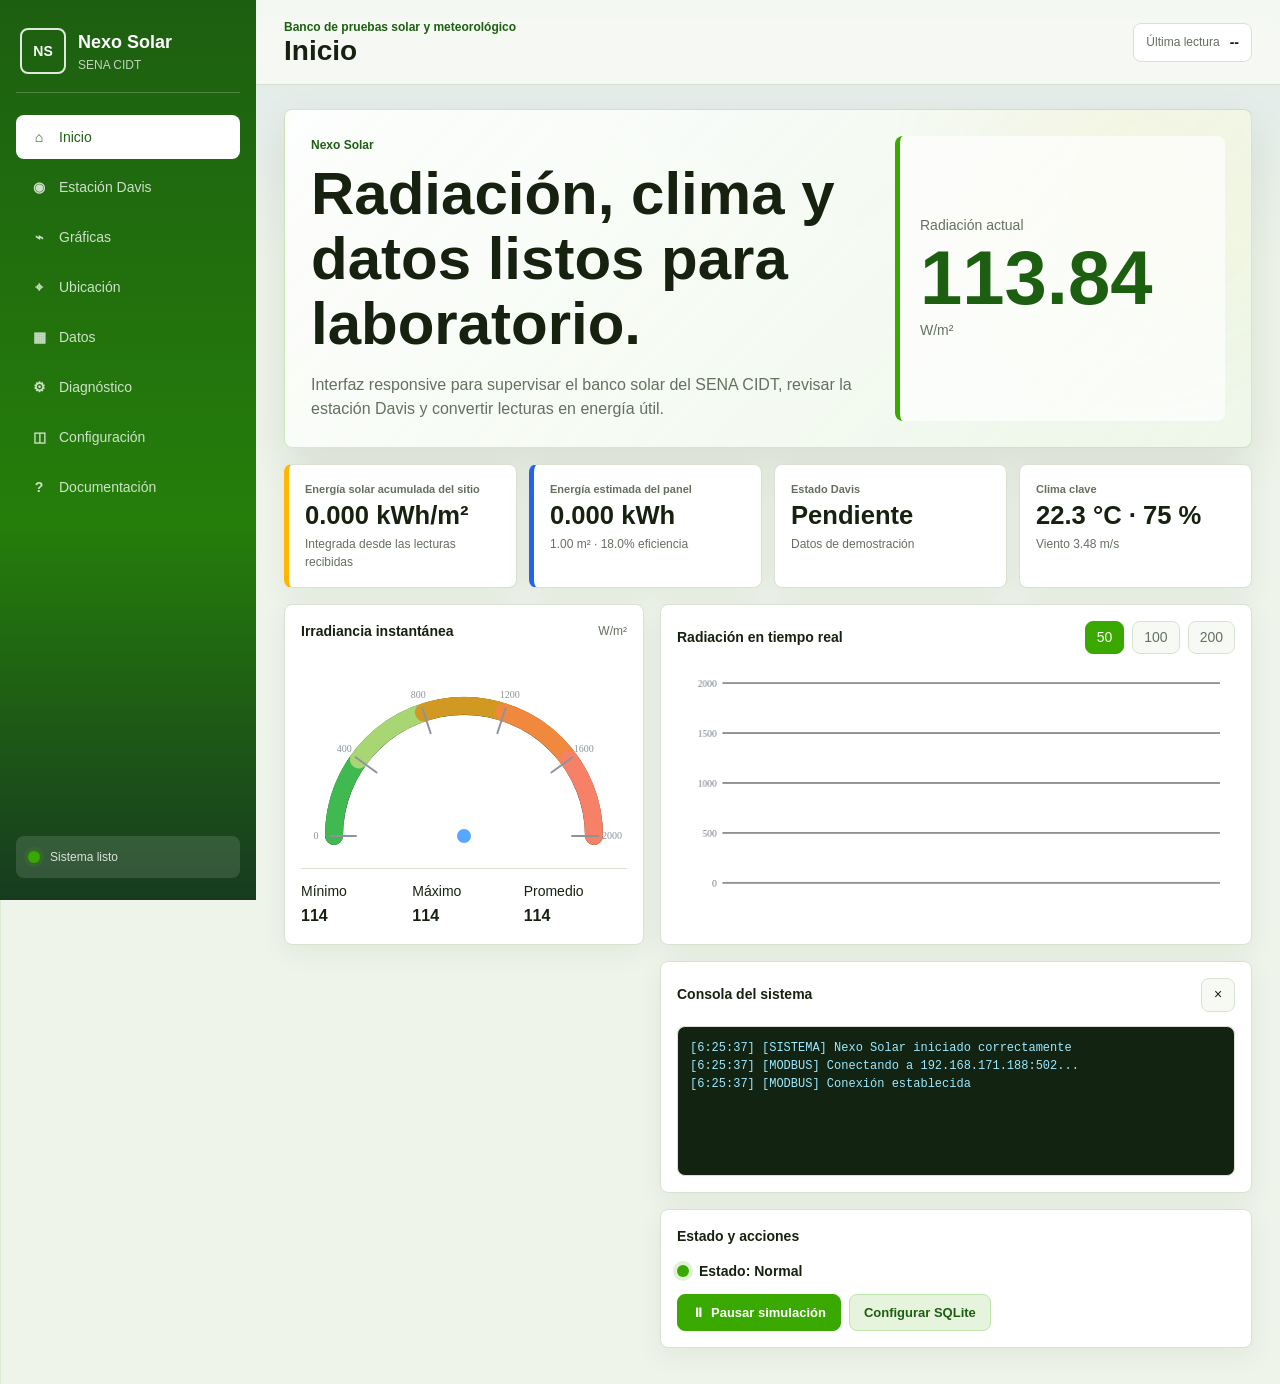
==== commit d37bf541: "feat: redesign Nexo Solar responsive UI" ====
--- a/Mockup/index.html
+++ b/Mockup/index.html
@@ -3,508 +3,525 @@
 <head>
   <meta charset="UTF-8" />
   <meta name="viewport" content="width=device-width, initial-scale=1.0" />
-  <title>Nexo Solar — SCADA</title>
+  <title>Nexo Solar - SCADA</title>
   <link rel="stylesheet" href="vendor/leaflet/leaflet.css" />
   <link rel="stylesheet" href="style.css" />
 </head>
 <body>
-
-  <!-- TOP BAR -->
-  <header class="topbar">
-    <div class="topbar-left">
-      <div class="logo">
-        <span class="logo-icon">☀</span>
-        <span class="logo-text">Nexo<strong>Solar</strong></span>
-        <span class="logo-badge">SCADA</span>
+  <div class="app-shell">
+    <aside class="sidebar">
+      <div class="brand-block">
+        <div class="brand-mark">NS</div>
+        <div>
+          <div class="brand-title">Nexo Solar</div>
+          <div class="brand-subtitle">SENA CIDT</div>
+        </div>
       </div>
+
+      <nav class="tabs-nav" aria-label="Navegación principal">
+        <button class="tab-btn active" onclick="switchTab('inicio')"><span class="tab-icon">⌂</span><span>Inicio</span></button>
+        <button class="tab-btn" onclick="switchTab('davis')"><span class="tab-icon">◉</span><span>Estación Davis</span></button>
+        <button class="tab-btn" onclick="switchTab('graficas')"><span class="tab-icon">⌁</span><span>Gráficas</span></button>
+        <button class="tab-btn" onclick="switchTab('ubicacion')"><span class="tab-icon">⌖</span><span>Ubicación</span></button>
+        <button class="tab-btn" onclick="switchTab('datos')"><span class="tab-icon">▦</span><span>Datos</span></button>
+        <button class="tab-btn" onclick="switchTab('diagnostico')"><span class="tab-icon">⚙</span><span>Diagnóstico</span></button>
+        <button class="tab-btn" onclick="switchTab('configuracion')"><span class="tab-icon">◫</span><span>Configuración</span></button>
+        <button class="tab-btn" onclick="switchTab('documentacion')"><span class="tab-icon">?</span><span>Documentación</span></button>
+      </nav>
+
+      <div class="sidebar-status">
+        <div class="status-dot green" id="connDot" title="Conexión activa"></div>
+        <span id="shellStatusText">Sistema listo</span>
+      </div>
+    </aside>
+
+    <div class="workspace">
+      <header class="topbar">
+        <div>
+          <p class="eyeline">Banco de pruebas solar y meteorológico</p>
+          <h1 id="viewTitle">Inicio</h1>
+        </div>
+        <div class="reading-pill">
+          <span>Última lectura</span>
+          <strong id="lastReadPill">--</strong>
+        </div>
+      </header>
+
+      <main class="main-content">
+        <section class="tab-panel active" id="tab-inicio">
+          <div class="home-grid">
+            <section class="hero-panel">
+              <div class="hero-copy">
+                <p class="eyeline">Nexo Solar</p>
+                <h2>Radiación, clima y datos listos para laboratorio.</h2>
+                <p>Interfaz responsive para supervisar el banco solar del SENA CIDT, revisar la estación Davis y convertir lecturas en energía útil.</p>
+              </div>
+              <div class="hero-reading">
+                <span>Radiación actual</span>
+                <strong id="irradDisplay">0.00</strong>
+                <span>W/m²</span>
+              </div>
+            </section>
+
+            <section class="metric-strip">
+              <article class="metric-card energy">
+                <span>Energía solar acumulada del sitio</span>
+                <strong id="siteEnergyDisplay">0.000 kWh/m²</strong>
+                <small>Integrada desde las lecturas recibidas</small>
+              </article>
+              <article class="metric-card panel">
+                <span>Energía estimada del panel</span>
+                <strong id="panelEnergyDisplay">0.000 kWh</strong>
+                <small id="panelEnergySub">1.00 m² · 18% eficiencia</small>
+              </article>
+              <article class="metric-card">
+                <span>Estado Davis</span>
+                <strong id="homeDavisState">Pendiente</strong>
+                <small id="homeDavisLast">Sin lectura registrada</small>
+              </article>
+              <article class="metric-card">
+                <span>Clima clave</span>
+                <strong id="homeWeatherSummary">-- °C · -- %</strong>
+                <small id="homeWindSummary">Viento -- m/s</small>
+              </article>
+            </section>
+
+            <section class="card gauge-card">
+              <div class="card-header">
+                <span class="card-title">Irradiancia instantánea</span>
+                <span class="card-unit">W/m²</span>
+              </div>
+              <div class="gauge-wrapper">
+                <canvas id="gaugeCanvas" width="320" height="200"></canvas>
+              </div>
+              <div class="gauge-stats">
+                <div class="stat"><span class="stat-label">Mínimo</span><span class="stat-val" id="statMin">0</span></div>
+                <div class="stat"><span class="stat-label">Máximo</span><span class="stat-val" id="statMax">0</span></div>
+                <div class="stat"><span class="stat-label">Promedio</span><span class="stat-val" id="statAvg">0</span></div>
+              </div>
+            </section>
+
+            <section class="card chart-card">
+              <div class="card-header">
+                <span class="card-title">Radiación en tiempo real</span>
+                <div class="chart-controls">
+                  <button class="chip active" onclick="setChartRange(50, this)">50</button>
+                  <button class="chip" onclick="setChartRange(100, this)">100</button>
+                  <button class="chip" onclick="setChartRange(200, this)">200</button>
+                </div>
+              </div>
+              <canvas id="chartCanvas" height="260"></canvas>
+            </section>
+
+            <section class="card log-card">
+              <div class="card-header">
+                <span class="card-title">Consola del sistema</span>
+                <button class="icon-btn" onclick="clearLog()" title="Limpiar consola">×</button>
+              </div>
+              <div class="log-console" id="logConsole"></div>
+            </section>
+
+            <section class="card actions-card">
+              <div class="card-header"><span class="card-title">Estado y acciones</span></div>
+              <div class="state-row">
+                <div class="led green" id="sysLed"></div>
+                <span class="state-text" id="sysStateText">Estado: Normal</span>
+              </div>
+              <div class="actions-btns">
+                <button class="btn btn-primary" onclick="toggleSimulation()">
+                  <span id="simBtnIcon">⏸</span><span id="simBtnText">Pausar simulación</span>
+                </button>
+                <button class="btn btn-secondary" onclick="openSQLiteModal()">Configurar SQLite</button>
+                <button class="btn btn-danger hidden" id="recoveryBtn" onclick="exitSafeState()">Recuperar modo seguro</button>
+              </div>
+            </section>
+          </div>
+        </section>
+
+        <section class="tab-panel" id="tab-davis">
+          <div class="section-head">
+            <div>
+              <p class="eyeline">Estación Davis</p>
+              <h2>Variables meteorológicas completas</h2>
+            </div>
+            <div class="status-card compact">
+              <div class="led yellow" id="davisLed"></div>
+              <div>
+                <strong id="davisState">Pendiente de conexión</strong>
+                <span id="davisLastRead">Última lectura: --</span>
+              </div>
+            </div>
+          </div>
+
+          <div class="davis-groups">
+            <section class="card davis-group solar-group">
+              <div class="card-header"><span class="card-title">Solar / UV</span></div>
+              <div class="weather-data-grid">
+                <div class="weather-item highlight"><span class="weather-label">Radiación solar</span><span class="weather-value" id="weatherSolar">-- W/m²</span></div>
+                <div class="weather-item"><span class="weather-label">Índice UV</span><span class="weather-value" id="weatherUv">--</span></div>
+              </div>
+            </section>
+
+            <section class="card davis-group">
+              <div class="card-header"><span class="card-title">Temperatura</span></div>
+              <div class="weather-data-grid">
+                <div class="weather-item"><span class="weather-label">Exterior</span><span class="weather-value" id="weatherTempOut">-- °C</span></div>
+                <div class="weather-item"><span class="weather-label">Interior</span><span class="weather-value" id="weatherTempIn">-- °C</span></div>
+              </div>
+            </section>
+
+            <section class="card davis-group">
+              <div class="card-header"><span class="card-title">Humedad / Presión</span></div>
+              <div class="weather-data-grid">
+                <div class="weather-item"><span class="weather-label">Humedad exterior</span><span class="weather-value" id="weatherHumidityOut">-- %</span></div>
+                <div class="weather-item"><span class="weather-label">Humedad interior</span><span class="weather-value" id="weatherHumidityIn">-- %</span></div>
+                <div class="weather-item"><span class="weather-label">Presión</span><span class="weather-value" id="weatherPressure">-- hPa</span></div>
+              </div>
+            </section>
+
+            <section class="card davis-group">
+              <div class="card-header"><span class="card-title">Viento</span></div>
+              <div class="weather-data-grid">
+                <div class="weather-item"><span class="weather-label">Velocidad</span><span class="weather-value" id="weatherWind">-- m/s</span></div>
+                <div class="weather-item"><span class="weather-label">Promedio 10 min</span><span class="weather-value" id="weatherWindAvg">-- m/s</span></div>
+                <div class="weather-item"><span class="weather-label">Dirección</span><span class="weather-value" id="weatherWindDir">-- °</span></div>
+              </div>
+            </section>
+
+            <section class="card davis-group rain-group">
+              <div class="card-header"><span class="card-title">Lluvia</span></div>
+              <div class="weather-data-grid">
+                <div class="weather-item"><span class="weather-label">Tasa</span><span class="weather-value" id="weatherRainRate">-- mm</span></div>
+                <div class="weather-item"><span class="weather-label">Tormenta</span><span class="weather-value" id="weatherRainStorm">-- mm</span></div>
+                <div class="weather-item"><span class="weather-label">Día</span><span class="weather-value" id="weatherRainDay">-- mm</span></div>
+                <div class="weather-item"><span class="weather-label">Mes</span><span class="weather-value" id="weatherRainMonth">-- mm</span></div>
+                <div class="weather-item"><span class="weather-label">Año</span><span class="weather-value" id="weatherRainYear">-- mm</span></div>
+              </div>
+            </section>
+          </div>
+        </section>
+
+        <section class="tab-panel" id="tab-graficas">
+          <div class="section-head">
+            <div>
+              <p class="eyeline">Gráficas</p>
+              <h2>Tendencias por grupos de parámetros</h2>
+            </div>
+            <span class="muted-line">Canvas local, sin dependencias nuevas</span>
+          </div>
+          <div class="charts-grid">
+            <section class="card chart-module"><div class="card-header"><span class="card-title">Solar / UV</span></div><canvas id="groupChartSolar" height="220"></canvas></section>
+            <section class="card chart-module"><div class="card-header"><span class="card-title">Temperatura</span></div><canvas id="groupChartTemp" height="220"></canvas></section>
+            <section class="card chart-module"><div class="card-header"><span class="card-title">Humedad / Presión</span></div><canvas id="groupChartHumidity" height="220"></canvas></section>
+            <section class="card chart-module"><div class="card-header"><span class="card-title">Viento</span></div><canvas id="groupChartWind" height="220"></canvas></section>
+            <section class="card chart-module wide"><div class="card-header"><span class="card-title">Lluvia</span></div><canvas id="groupChartRain" height="220"></canvas></section>
+          </div>
+        </section>
+
+        <section class="tab-panel" id="tab-ubicacion">
+          <div class="location-grid">
+            <section class="card location-controls-card">
+              <div class="card-header"><span class="card-title">Ubicación del equipo</span></div>
+              <div class="search-row">
+                <input type="text" class="input-field" id="searchInput" placeholder="Ej: Bucaramanga, Colombia" />
+                <button class="btn btn-primary" onclick="searchLocation()">Buscar</button>
+              </div>
+              <div class="coords-grid">
+                <div class="field-group">
+                  <label class="field-label">Latitud</label>
+                  <input type="number" class="input-field" id="latInput" value="7.119349" step="0.000001" min="-90" max="90" oninput="updateLocationInfo()" />
+                </div>
+                <div class="field-group">
+                  <label class="field-label">Longitud</label>
+                  <input type="number" class="input-field" id="lonInput" value="-73.122742" step="0.000001" min="-180" max="180" oninput="updateLocationInfo()" />
+                </div>
+              </div>
+              <button class="btn btn-secondary full-width" onclick="applyCoords()">Usar coordenadas</button>
+              <div class="location-info-box" id="locationInfoBox"></div>
+              <div class="map-actions">
+                <button class="btn btn-outline" onclick="openGoogleMaps()">Google Maps</button>
+                <button class="btn btn-outline" onclick="openGoogleEarth()">Google Earth</button>
+              </div>
+            </section>
+
+            <section class="card map-card">
+              <div class="card-header"><span class="card-title">Mapa interactivo</span></div>
+              <div class="map-shell" id="mapPlaceholder">
+                <div id="map"></div>
+                <div class="map-state" id="mapState" hidden>
+                  <div class="map-state-icon">!</div>
+                  <div class="map-state-title" id="mapStateTitle">Sin conexión</div>
+                  <div class="map-state-msg" id="mapStateMsg">No se pudieron descargar los mapas. Las coordenadas siguen siendo válidas para configurar la ubicación del equipo.</div>
+                  <button class="btn btn-outline btn-sm" onclick="retryMapTiles()">Reintentar</button>
+                </div>
+                <div class="map-overlay-info">
+                  <span id="mapSource">Cargando mapa...</span>
+                  <span id="mapZoom">Zoom: --</span>
+                </div>
+              </div>
+            </section>
+          </div>
+        </section>
+
+        <section class="tab-panel" id="tab-datos">
+          <div class="data-banner" id="anaSourceBanner" hidden>
+            <span class="data-banner-tag">Datos de demostración</span>
+            <span class="data-banner-text">Los gráficos de esta pestaña se generan con datos sintéticos, no con mediciones del piranómetro. <span id="anaSourceDetail"></span></span>
+          </div>
+
+          <div class="analysis-toolbar">
+            <div class="db-source-row">
+              <span class="field-label">Fuente</span>
+              <select class="input-field" id="anaTableSelect">
+                <option value="">Cargando tablas...</option>
+              </select>
+              <button class="btn btn-primary" onclick="loadAnalysisData()"><span id="loadBtnIcon">↓</span> Cargar datos</button>
+              <button class="btn btn-outline" onclick="exportCSV()">Exportar CSV</button>
+            </div>
+            <div class="date-range-row">
+              <span class="field-label">Desde</span>
+              <input type="date" class="input-field" id="anaDateFrom" onchange="markDatesTouched()" />
+              <span class="field-label">Hasta</span>
+              <input type="date" class="input-field" id="anaDateTo" onchange="markDatesTouched()" />
+              <button class="btn btn-secondary" onclick="applyDateFilter()">Filtrar</button>
+            </div>
+          </div>
+
+          <div class="kpi-row">
+            <div class="kpi-card"><span class="kpi-icon">☀</span><div class="kpi-body"><span class="kpi-label">Irradiancia máxima</span><span class="kpi-val" id="kpiMax">-- W/m²</span><span class="kpi-sub" id="kpiMaxDate">--</span></div></div>
+            <div class="kpi-card"><span class="kpi-icon">Ø</span><div class="kpi-body"><span class="kpi-label">Promedio diario</span><span class="kpi-val" id="kpiAvg">-- W/m²</span><span class="kpi-sub" id="kpiAvgSub">--</span></div></div>
+            <div class="kpi-card"><span class="kpi-icon">Σ</span><div class="kpi-body"><span class="kpi-label">Energía acumulada</span><span class="kpi-val" id="kpiEnergy">-- kWh/m²</span><span class="kpi-sub" id="kpiEnergySub">período seleccionado</span></div></div>
+            <div class="kpi-card"><span class="kpi-icon">↕</span><div class="kpi-body"><span class="kpi-label">Variabilidad</span><span class="kpi-val" id="kpiStd">-- W/m²</span><span class="kpi-sub">desviación estándar</span></div></div>
+            <div class="kpi-card"><span class="kpi-icon">#</span><div class="kpi-body"><span class="kpi-label">Total registros</span><span class="kpi-val" id="kpiCount">--</span><span class="kpi-sub" id="kpiCountSub">en el período</span></div></div>
+          </div>
+
+          <div class="analysis-row-2">
+            <section class="card ana-chart-card">
+              <div class="card-header">
+                <span class="card-title">Irradiancia histórica</span>
+                <div class="chart-controls">
+                  <button class="chip active" onclick="setAnaView('day', this)">Día</button>
+                  <button class="chip" onclick="setAnaView('week', this)">Semana</button>
+                  <button class="chip" onclick="setAnaView('month', this)">Mes</button>
+                </div>
+              </div>
+              <canvas id="anaHistChart" height="220"></canvas>
+            </section>
+            <section class="card ana-dist-card">
+              <div class="card-header"><span class="card-title">Distribución por rangos</span><span class="card-unit">frecuencia</span></div>
+              <canvas id="anaDistChart" height="220"></canvas>
+            </section>
+          </div>
+
+          <div class="analysis-row-2 secondary-analysis-row">
+            <section class="card ana-heatmap-card">
+              <div class="card-header"><span class="card-title">Mapa de calor por hora y día</span><span class="card-unit">W/m²</span></div>
+              <canvas id="anaHeatmap" height="200"></canvas>
+              <div class="heatmap-legend"><span class="legend-label">0</span><div class="legend-bar"></div><span class="legend-label">2000 W/m²</span></div>
+            </section>
+            <section class="card ana-stats-card">
+              <div class="card-header"><span class="card-title">Promedio por hora</span></div>
+              <canvas id="anaHourlyChart" height="200"></canvas>
+            </section>
+          </div>
+
+          <section class="card data-table-card">
+            <div class="card-header table-head">
+              <span class="card-title">Registros recientes</span>
+              <div class="table-tools">
+                <input type="text" class="input-field" id="tableSearch" placeholder="Buscar..." oninput="filterTable(this.value)" />
+                <span class="card-unit" id="tableCount">mostrando 0</span>
+              </div>
+            </div>
+            <div class="data-table-wrapper">
+              <table class="data-table" id="dataTable">
+                <thead>
+                  <tr>
+                    <th onclick="sortTable('id')"># <span class="sort-icon">↕</span></th>
+                    <th onclick="sortTable('fecha')">Fecha <span class="sort-icon">↕</span></th>
+                    <th onclick="sortTable('hora')">Hora <span class="sort-icon">↕</span></th>
+                    <th onclick="sortTable('irradiancia')">Irradiancia (W/m²) <span class="sort-icon">↕</span></th>
+                    <th>Calidad</th>
+                  </tr>
+                </thead>
+                <tbody id="dataTableBody"></tbody>
+              </table>
+            </div>
+            <div class="table-pagination">
+              <button class="btn btn-outline" onclick="prevPage()">Anterior</button>
+              <span class="page-info" id="pageInfo">Página 1 de 1</span>
+              <button class="btn btn-outline" onclick="nextPage()">Siguiente</button>
+            </div>
+          </section>
+        </section>
+
+        <section class="tab-panel" id="tab-diagnostico">
+          <div class="diag-grid">
+            <section class="card diag-status-card">
+              <div class="card-header"><span class="card-title">Estado del sistema</span></div>
+              <div class="led-row">
+                <div class="led-item"><div class="led green" id="diagLedConn"></div><span>Conexión</span></div>
+                <div class="led-item"><div class="led red" id="diagLedSensor"></div><span>Sensor</span></div>
+              </div>
+              <button class="btn btn-secondary full-width" onclick="runDiagnostic()">Diagnóstico automático</button>
+
+              <div class="divider-title">Modbus</div>
+              <div class="field-group">
+                <label class="field-label">IP ESP8266</label>
+                <input type="text" class="input-field" id="diagIP" value="192.168.171.188" />
+              </div>
+              <div class="field-group">
+                <label class="field-label">Puerto</label>
+                <input type="number" class="input-field" id="diagPort" value="502" />
+              </div>
+              <button class="btn btn-primary full-width" id="diagConnBtn" onclick="toggleDiagConn()">Conectar</button>
+              <div class="state-row safe-state-row">
+                <div class="led green" id="diagSafeStateLed"></div>
+                <span class="state-text" id="diagSafeStateText">Estado: Normal</span>
+              </div>
+              <button class="btn btn-danger full-width hidden" id="diagRecoveryBtn" onclick="diagExitSafeState()">Recuperar de modo seguro</button>
+            </section>
+
+            <section class="card diag-data-card">
+              <div class="card-header"><span class="card-title">Datos en tiempo real</span></div>
+              <div class="diag-data-grid">
+                <div class="diag-data-item highlight"><span class="diag-data-label">Radiación solar</span><span class="diag-data-val large" id="diagRad">0.00 W/m²</span></div>
+                <div class="diag-data-item"><span class="diag-data-label">Estado</span><span class="diag-data-val" id="diagEstado">Desconectado</span></div>
+                <div class="diag-data-item"><span class="diag-data-label">Calidad</span><span class="diag-data-val" id="diagQuality">Bad</span></div>
+                <div class="diag-data-item"><span class="diag-data-label">Timestamp</span><span class="diag-data-val" id="diagTimestamp">--</span></div>
+                <div class="diag-data-item"><span class="diag-data-label">Update count</span><span class="diag-data-val" id="diagUpdateCount">0</span></div>
+              </div>
+              <div class="diag-actions">
+                <button class="btn btn-secondary" onclick="diagReadRad()">Leer radiación</button>
+                <label class="toggle-label"><input type="checkbox" id="autoReadCheck" checked onchange="toggleAutoRead()" /> Lectura automática</label>
+              </div>
+              <div class="diag-actions test-actions">
+                <button class="btn btn-outline" id="diagTestBtn" onclick="startModbusTest()">Prueba Modbus</button>
+                <button class="btn btn-outline" id="diagStopBtn" onclick="stopModbusTest()" disabled>Detener prueba</button>
+              </div>
+            </section>
+
+            <section class="card diag-log-card">
+              <div class="card-header">
+                <span class="card-title">Consola de logs</span>
+                <button class="icon-btn" onclick="clearDiagLog()" title="Limpiar consola">×</button>
+              </div>
+              <div class="log-console" id="diagLogConsole"></div>
+            </section>
+          </div>
+        </section>
+
+        <section class="tab-panel" id="tab-configuracion">
+          <div class="settings-grid">
+            <section class="card davis-config-card">
+              <div class="card-header"><span class="card-title">Conexión Davis</span></div>
+              <div class="field-group">
+                <label class="field-label">Transporte</label>
+                <select class="input-field" id="davisTransport">
+                  <option value="serial">Serial VCP</option>
+                  <option value="ip">IP</option>
+                </select>
+              </div>
+              <div class="field-group">
+                <label class="field-label">Puerto serial</label>
+                <input type="text" class="input-field" id="davisSerialPort" value="/dev/ttyUSB0" />
+              </div>
+              <div class="field-row">
+                <div class="field-group">
+                  <label class="field-label">Host IP</label>
+                  <input type="text" class="input-field" id="davisIpHost" value="192.168.1.50" />
+                </div>
+                <div class="field-group">
+                  <label class="field-label">Puerto IP</label>
+                  <input type="number" class="input-field" id="davisIpPort" value="22222" />
+                </div>
+              </div>
+              <div class="button-row">
+                <button class="btn btn-primary" id="davisConnectBtn" onclick="connectDavis()">Conectar</button>
+                <button class="btn btn-secondary" onclick="readDavisOnce()">Leer ahora</button>
+                <button class="btn btn-danger" onclick="disconnectDavis()">Desconectar</button>
+              </div>
+            </section>
+
+            <section class="card">
+              <div class="card-header"><span class="card-title">Panel / estación</span></div>
+              <div class="field-row">
+                <div class="field-group">
+                  <label class="field-label">Área del panel (m²)</label>
+                  <input type="number" class="input-field" id="panelAreaInput" value="1.00" step="0.01" min="0.01" oninput="updatePanelConfig()" />
+                </div>
+                <div class="field-group">
+                  <label class="field-label">Eficiencia (%)</label>
+                  <input type="number" class="input-field" id="panelEfficiencyInput" value="18" step="0.1" min="1" max="100" oninput="updatePanelConfig()" />
+                </div>
+              </div>
+              <div class="field-group">
+                <label class="field-label">Nombre del punto</label>
+                <input type="text" class="input-field" value="SENA CIDT - Banco solar" />
+              </div>
+            </section>
+
+            <section class="card">
+              <div class="card-header"><span class="card-title">Preferencias de unidades</span></div>
+              <div class="settings-options">
+                <label class="toggle-label"><input type="checkbox" checked /> Temperatura en °C</label>
+                <label class="toggle-label"><input type="checkbox" checked /> Viento en m/s</label>
+                <label class="toggle-label"><input type="checkbox" checked /> Presión en hPa</label>
+                <label class="toggle-label"><input type="checkbox" checked /> Energía en kWh</label>
+              </div>
+            </section>
+
+            <section class="card">
+              <div class="card-header"><span class="card-title">Adquisición en segundo plano</span></div>
+              <div class="field-row">
+                <div class="field-group">
+                  <label class="field-label">Intervalo Davis (s)</label>
+                  <input type="number" class="input-field" value="30" min="1" />
+                </div>
+                <div class="field-group">
+                  <label class="field-label">Retención local (días)</label>
+                  <input type="number" class="input-field" value="90" min="1" />
+                </div>
+              </div>
+              <label class="toggle-label"><input type="checkbox" checked /> Mantener lectura al cambiar de pestaña</label>
+            </section>
+
+            <section class="card">
+              <div class="card-header"><span class="card-title">Visualización</span></div>
+              <div class="settings-options">
+                <label class="toggle-label"><input type="checkbox" checked /> Compactar tarjetas en pantallas pequeñas</label>
+                <label class="toggle-label"><input type="checkbox" checked /> Mostrar avisos de datos sintéticos</label>
+                <label class="toggle-label"><input type="checkbox" /> Reducir animaciones</label>
+              </div>
+            </section>
+          </div>
+        </section>
+
+        <section class="tab-panel" id="tab-documentacion">
+          <section class="card doc-card">
+            <div class="card-header">
+              <span class="card-title">Documentación del sistema</span>
+              <div class="doc-actions">
+                <button class="btn btn-secondary" onclick="reloadDoc()">Recargar</button>
+                <button class="btn btn-outline" id="docToggleBtn" onclick="toggleDocView()">Vista código</button>
+              </div>
+            </div>
+            <div class="doc-viewer" id="docViewer"></div>
+          </section>
+        </section>
+      </main>
     </div>
-    <div class="topbar-center">
-      <span class="topbar-title">Sistema de Monitoreo Solar y Meteorológico</span>
-    </div>
-    <div class="topbar-right">
-      <div class="status-dot green" id="connDot" title="Conexión activa"></div>
-    </div>
-  </header>
-
-  <!-- TABS -->
-  <nav class="tabs-nav">
-    <button class="tab-btn active" onclick="switchTab('monitor')">
-      <span class="tab-icon">📊</span> Monitor
-    </button>
-    <button class="tab-btn" onclick="switchTab('ubicacion')">
-      <span class="tab-icon">📍</span> Ubicación
-    </button>
-    <button class="tab-btn" onclick="switchTab('davis')">
-      <span class="tab-icon">☁</span> Estación Davis
-    </button>
-    <button class="tab-btn" onclick="switchTab('diagnostico')">
-      <span class="tab-icon">🔧</span> Diagnóstico
-    </button>
-    <button class="tab-btn" onclick="switchTab('analisis')">
-      <span class="tab-icon">📈</span> Análisis
-    </button>
-    <button class="tab-btn" onclick="switchTab('documentacion')">
-      <span class="tab-icon">📄</span> Documentación
-    </button>
-  </nav>
-
-  <!-- MAIN CONTENT -->
-  <main class="main-content">
-
-    <!-- ===== TAB: MONITOR ===== -->
-    <section class="tab-panel active" id="tab-monitor">
-      <div class="monitor-grid">
-
-        <!-- Gauge Card -->
-        <div class="card gauge-card">
-          <div class="card-header">
-            <span class="card-title">Irradiancia Solar</span>
-            <span class="card-unit">W/m²</span>
-          </div>
-          <div class="gauge-wrapper">
-            <canvas id="gaugeCanvas" width="320" height="200"></canvas>
-          </div>
-          <div class="value-display" id="irradDisplay">0.00</div>
-          <div class="value-sub">W/m²</div>
-          <div class="gauge-stats">
-            <div class="stat"><span class="stat-label">Mín</span><span class="stat-val" id="statMin">0</span></div>
-            <div class="stat"><span class="stat-label">Máx</span><span class="stat-val" id="statMax">0</span></div>
-            <div class="stat"><span class="stat-label">Prom</span><span class="stat-val" id="statAvg">0</span></div>
-          </div>
-        </div>
-
-        <!-- Chart Card -->
-        <div class="card chart-card">
-          <div class="card-header">
-            <span class="card-title">Radiación en Tiempo Real</span>
-            <div class="chart-controls">
-              <button class="chip active" onclick="setChartRange(50, this)">50</button>
-              <button class="chip" onclick="setChartRange(100, this)">100</button>
-              <button class="chip" onclick="setChartRange(200, this)">200</button>
-            </div>
-          </div>
-          <canvas id="chartCanvas" width="600" height="260"></canvas>
-        </div>
-
-        <!-- Log Card -->
-        <div class="card log-card">
-          <div class="card-header">
-            <span class="card-title">Consola del Sistema</span>
-            <button class="icon-btn" onclick="clearLog()" title="Limpiar">✕</button>
-          </div>
-          <div class="log-console" id="logConsole"></div>
-        </div>
-
-        <!-- Actions Card -->
-        <div class="card actions-card">
-          <div class="card-header">
-            <span class="card-title">Estado y Acciones</span>
-          </div>
-          <div class="state-row">
-            <div class="led green" id="sysLed"></div>
-            <span class="state-text" id="sysStateText">Estado: Normal</span>
-          </div>
-          <div class="actions-btns">
-            <button class="btn btn-primary" onclick="toggleSimulation()">
-              <span id="simBtnIcon">⏸</span> <span id="simBtnText">Pausar Simulación</span>
-            </button>
-            <button class="btn btn-secondary" onclick="openSQLiteModal()">
-              📊 Configurar SQLite
-            </button>
-            <button class="btn btn-danger hidden" id="recoveryBtn" onclick="exitSafeState()">
-              🔄 Recuperar Modo Seguro
-            </button>
-          </div>
-        </div>
-
-      </div>
-    </section>
-
-    <!-- ===== TAB: UBICACIÓN ===== -->
-    <section class="tab-panel" id="tab-ubicacion">
-        <div class="location-grid">
-          <div class="card location-controls-card">
-            <div class="card-header"><span class="card-title">Buscar Ubicación</span></div>
-            <div class="search-row">
-              <input type="text" class="input-field" id="searchInput" placeholder="Ej: Bucaramanga, Colombia" />
-              <button class="btn btn-primary" onclick="searchLocation()">Buscar</button>
-            </div>
-            <div class="coords-grid">
-              <div class="field-group">
-                <label class="field-label">Latitud</label>
-                <input type="number" class="input-field" id="latInput" value="7.119349" step="0.000001" min="-90" max="90" oninput="updateLocationInfo()" />
-              </div>
-              <div class="field-group">
-                <label class="field-label">Longitud</label>
-                <input type="number" class="input-field" id="lonInput" value="-73.122742" step="0.000001" min="-180" max="180" oninput="updateLocationInfo()" />
-              </div>
-            </div>
-            <button class="btn btn-secondary full-width" onclick="applyCoords()">Usar Coordenadas</button>
-
-            <div class="location-info-box" id="locationInfoBox"></div>
-
-            <div class="map-actions">
-              <button class="btn btn-outline" onclick="openGoogleMaps()">🗺️ Google Maps</button>
-              <button class="btn btn-outline" onclick="openGoogleEarth()">🌍 Google Earth</button>
-            </div>
-          </div>
-
-          <div class="card map-card">
-            <div class="card-header"><span class="card-title">Mapa Interactivo</span></div>
-            <div class="map-shell" id="mapPlaceholder">
-              <div id="map"></div>
-              <div class="map-state" id="mapState" hidden>
-                <div class="map-state-icon">⚠</div>
-                <div class="map-state-title" id="mapStateTitle">Sin conexión</div>
-                <div class="map-state-msg" id="mapStateMsg">
-                  No se pudieron descargar los mapas. Las coordenadas siguen siendo válidas
-                  para configurar la ubicación del equipo.
-                </div>
-                <button class="btn btn-outline btn-sm" onclick="retryMapTiles()">Reintentar</button>
-              </div>
-              <div class="map-overlay-info">
-                <span id="mapSource">Cargando mapa…</span>
-                <span id="mapZoom">Zoom: —</span>
-              </div>
-            </div>
-          </div>
-        </div>
-    </section>
-
-    <!-- ===== TAB: ESTACIÓN DAVIS ===== -->
-    <section class="tab-panel" id="tab-davis">
-      <div class="weather-grid">
-        <div class="card davis-config-card">
-          <div class="card-header"><span class="card-title">Conexión WeatherLink</span></div>
-          <div class="field-group">
-            <label class="field-label">Transporte</label>
-            <select class="input-field" id="davisTransport">
-              <option value="serial">Serial VCP</option>
-              <option value="ip">IP</option>
-            </select>
-          </div>
-          <div class="field-group">
-            <label class="field-label">Puerto serial</label>
-            <input type="text" class="input-field" id="davisSerialPort" value="/dev/ttyUSB0" />
-          </div>
-          <div class="field-group">
-            <label class="field-label">Host IP</label>
-            <input type="text" class="input-field" id="davisIpHost" value="192.168.1.50" />
-          </div>
-          <div class="field-group">
-            <label class="field-label">Puerto IP</label>
-            <input type="number" class="input-field" id="davisIpPort" value="22222" />
-          </div>
-          <div class="state-row">
-            <div class="led yellow" id="davisLed"></div>
-            <span class="state-text" id="davisState">Pendiente de conexión</span>
-          </div>
-          <div class="button-row">
-            <button class="btn btn-primary" id="davisConnectBtn" onclick="connectDavis()">Conectar</button>
-            <button class="btn btn-secondary" onclick="readDavisOnce()">Leer ahora</button>
-            <button class="btn btn-danger" onclick="disconnectDavis()">Desconectar</button>
-          </div>
-          <div class="muted-line" id="davisLastRead">Última lectura: --</div>
-        </div>
-
-        <div class="card weather-card">
-          <div class="card-header"><span class="card-title">Lectura Meteorológica</span></div>
-          <div class="weather-data-grid">
-            <div class="weather-item highlight"><span class="weather-label">Radiación solar</span><span class="weather-value" id="weatherSolar">-- W/m²</span></div>
-            <div class="weather-item"><span class="weather-label">Temperatura exterior</span><span class="weather-value" id="weatherTempOut">-- °C</span></div>
-            <div class="weather-item"><span class="weather-label">Temperatura interior</span><span class="weather-value" id="weatherTempIn">-- °C</span></div>
-            <div class="weather-item"><span class="weather-label">Humedad exterior</span><span class="weather-value" id="weatherHumidityOut">-- %</span></div>
-            <div class="weather-item"><span class="weather-label">Humedad interior</span><span class="weather-value" id="weatherHumidityIn">-- %</span></div>
-            <div class="weather-item"><span class="weather-label">Presión</span><span class="weather-value" id="weatherPressure">-- hPa</span></div>
-            <div class="weather-item"><span class="weather-label">Viento</span><span class="weather-value" id="weatherWind">-- m/s</span></div>
-            <div class="weather-item"><span class="weather-label">Viento promedio 10 min</span><span class="weather-value" id="weatherWindAvg">-- m/s</span></div>
-            <div class="weather-item"><span class="weather-label">Dirección viento</span><span class="weather-value" id="weatherWindDir">-- °</span></div>
-            <div class="weather-item"><span class="weather-label">Tasa de lluvia</span><span class="weather-value" id="weatherRainRate">-- mm</span></div>
-            <div class="weather-item"><span class="weather-label">Lluvia de tormenta</span><span class="weather-value" id="weatherRainStorm">-- mm</span></div>
-            <div class="weather-item"><span class="weather-label">Lluvia día</span><span class="weather-value" id="weatherRainDay">-- mm</span></div>
-            <div class="weather-item"><span class="weather-label">Lluvia mes</span><span class="weather-value" id="weatherRainMonth">-- mm</span></div>
-            <div class="weather-item"><span class="weather-label">Lluvia año</span><span class="weather-value" id="weatherRainYear">-- mm</span></div>
-            <div class="weather-item"><span class="weather-label">Índice UV</span><span class="weather-value" id="weatherUv">--</span></div>
-          </div>
-        </div>
-      </div>
-    </section>
-
-    <!-- ===== TAB: DIAGNÓSTICO ===== -->
-    <section class="tab-panel" id="tab-diagnostico">
-      <div class="diag-grid">
-
-        <div class="card diag-status-card">
-          <div class="card-header"><span class="card-title">Estado del Sistema</span></div>
-          <div class="led-row">
-            <div class="led-item">
-              <div class="led green" id="diagLedConn"></div>
-              <span>Conexión</span>
-            </div>
-            <div class="led-item">
-              <div class="led red" id="diagLedSensor"></div>
-              <span>Sensor</span>
-            </div>
-          </div>
-          <button class="btn btn-secondary full-width" onclick="runDiagnostic()">Diagnóstico Automático</button>
-
-          <div class="card-header" style="margin-top:16px"><span class="card-title">Configuración Modbus</span></div>
-          <div class="field-group">
-            <label class="field-label">IP ESP8266</label>
-            <input type="text" class="input-field" id="diagIP" value="192.168.171.188" />
-          </div>
-          <div class="field-group">
-            <label class="field-label">Puerto</label>
-            <input type="number" class="input-field" id="diagPort" value="502" />
-          </div>
-          <button class="btn btn-primary full-width" id="diagConnBtn" onclick="toggleDiagConn()">Conectar</button>
-
-          <div class="state-row" style="margin-top:12px">
-            <div class="led green" id="diagSafeStateLed"></div>
-            <span class="state-text" id="diagSafeStateText">Estado: Normal</span>
-          </div>
-          <button class="btn btn-danger full-width hidden" id="diagRecoveryBtn" onclick="diagExitSafeState()">
-            🔄 Recuperar de Modo Seguro
-          </button>
-        </div>
-
-        <div class="card diag-data-card">
-          <div class="card-header"><span class="card-title">Datos en Tiempo Real</span></div>
-          <div class="diag-data-grid">
-            <div class="diag-data-item highlight">
-              <span class="diag-data-label">Radiación Solar</span>
-              <span class="diag-data-val large" id="diagRad">0.00 W/m²</span>
-            </div>
-            <div class="diag-data-item">
-              <span class="diag-data-label">Estado</span>
-              <span class="diag-data-val" id="diagEstado">Desconectado</span>
-            </div>
-            <div class="diag-data-item">
-              <span class="diag-data-label">Quality</span>
-              <span class="diag-data-val" id="diagQuality">Bad</span>
-            </div>
-            <div class="diag-data-item">
-              <span class="diag-data-label">Timestamp</span>
-              <span class="diag-data-val" id="diagTimestamp">—</span>
-            </div>
-            <div class="diag-data-item">
-              <span class="diag-data-label">Update Count</span>
-              <span class="diag-data-val" id="diagUpdateCount">0</span>
-            </div>
-          </div>
-          <div class="diag-actions">
-            <button class="btn btn-secondary" onclick="diagReadRad()">Leer Radiación</button>
-            <label class="toggle-label">
-              <input type="checkbox" id="autoReadCheck" checked onchange="toggleAutoRead()" />
-              Lectura automática
-            </label>
-          </div>
-          <div class="diag-actions" style="margin-top:8px">
-            <button class="btn btn-outline" id="diagTestBtn" onclick="startModbusTest()">Prueba Modbus</button>
-            <button class="btn btn-outline" id="diagStopBtn" onclick="stopModbusTest()" disabled>Detener Prueba</button>
-          </div>
-        </div>
-
-        <div class="card diag-log-card">
-          <div class="card-header">
-            <span class="card-title">Consola de Logs</span>
-            <button class="icon-btn" onclick="clearDiagLog()">✕</button>
-          </div>
-          <div class="log-console" id="diagLogConsole"></div>
-        </div>
-
-      </div>
-    </section>
-
-    <!-- ===== TAB: ANÁLISIS ===== -->
-    <section class="tab-panel" id="tab-analisis">
-
-      <!-- Origen de los datos: visible mientras se muestren datos sintéticos -->
-      <div class="data-banner" id="anaSourceBanner" hidden>
-        <span class="data-banner-tag">DATOS DE DEMOSTRACIÓN</span>
-        <span class="data-banner-text">
-          Los gráficos de esta pestaña se generan con datos sintéticos, no con mediciones del piranómetro.
-          <span id="anaSourceDetail"></span>
-        </span>
-      </div>
-
-      <!-- Toolbar de carga y filtros -->
-      <div class="analysis-toolbar">
-        <div class="toolbar-left">
-          <div class="db-source-row">
-            <span class="field-label" style="margin:0">Fuente</span>
-            <select class="input-field" id="anaTableSelect" style="width:220px">
-              <option value="">Cargando tablas…</option>
-            </select>
-            <button class="btn btn-primary" onclick="loadAnalysisData()">
-              <span id="loadBtnIcon">⬇</span> Cargar Datos
-            </button>
-            <button class="btn btn-outline" onclick="exportCSV()">↗ Exportar CSV</button>
-          </div>
-        </div>
-        <div class="toolbar-right">
-          <div class="date-range-row">
-            <span class="field-label" style="margin:0">Desde</span>
-            <input type="date" class="input-field" id="anaDateFrom" style="width:140px" onchange="markDatesTouched()" />
-            <span class="field-label" style="margin:0">Hasta</span>
-            <input type="date" class="input-field" id="anaDateTo" style="width:140px" onchange="markDatesTouched()" />
-            <button class="btn btn-secondary" onclick="applyDateFilter()">Filtrar</button>
-          </div>
-        </div>
-      </div>
-
-      <!-- KPI Cards -->
-      <div class="kpi-row">
-        <div class="kpi-card">
-          <span class="kpi-icon" style="color:var(--accent4)">☀</span>
-          <div class="kpi-body">
-            <span class="kpi-label">Irradiancia Máxima</span>
-            <span class="kpi-val" id="kpiMax">1 847.3 W/m²</span>
-            <span class="kpi-sub" id="kpiMaxDate">06 May 2025 · 12:34</span>
-          </div>
-        </div>
-        <div class="kpi-card">
-          <span class="kpi-icon" style="color:var(--accent)">⌀</span>
-          <div class="kpi-body">
-            <span class="kpi-label">Promedio Diario</span>
-            <span class="kpi-val" id="kpiAvg">623.8 W/m²</span>
-            <span class="kpi-sub" id="kpiAvgSub">últimos 30 días</span>
-          </div>
-        </div>
-        <div class="kpi-card">
-          <span class="kpi-icon" style="color:var(--accent2)">∑</span>
-          <div class="kpi-body">
-            <span class="kpi-label">Energía Acumulada</span>
-            <span class="kpi-val" id="kpiEnergy">4 218 kWh/m²</span>
-            <span class="kpi-sub" id="kpiEnergySub">período seleccionado</span>
-          </div>
-        </div>
-        <div class="kpi-card">
-          <span class="kpi-icon" style="color:var(--accent3)">↕</span>
-          <div class="kpi-body">
-            <span class="kpi-label">Variabilidad</span>
-            <span class="kpi-val" id="kpiStd">±182 W/m²</span>
-            <span class="kpi-sub">desviación estándar</span>
-          </div>
-        </div>
-        <div class="kpi-card">
-          <span class="kpi-icon" style="color:#a371f7">📋</span>
-          <div class="kpi-body">
-            <span class="kpi-label">Total Registros</span>
-            <span class="kpi-val" id="kpiCount">12 480</span>
-            <span class="kpi-sub" id="kpiCountSub">en el período</span>
-          </div>
-        </div>
-      </div>
-
-      <!-- Charts row 1: histórico + distribución -->
-      <div class="analysis-row-2">
-
-        <div class="card ana-chart-card">
-          <div class="card-header">
-            <span class="card-title">Irradiancia Histórica</span>
-            <div class="chart-controls">
-              <button class="chip active" onclick="setAnaView('day', this)">Día</button>
-              <button class="chip" onclick="setAnaView('week', this)">Semana</button>
-              <button class="chip" onclick="setAnaView('month', this)">Mes</button>
-            </div>
-          </div>
-          <canvas id="anaHistChart" height="220"></canvas>
-        </div>
-
-        <div class="card ana-dist-card">
-          <div class="card-header">
-            <span class="card-title">Distribución por Rangos</span>
-            <span class="card-unit">frecuencia</span>
-          </div>
-          <canvas id="anaDistChart" height="220"></canvas>
-        </div>
-
-      </div>
-
-      <!-- Charts row 2: heatmap + tabla -->
-      <div class="analysis-row-2" style="margin-top:16px">
-
-        <div class="card ana-heatmap-card">
-          <div class="card-header">
-            <span class="card-title">Mapa de Calor — Irradiancia por Hora y Día</span>
-            <span class="card-unit">W/m²</span>
-          </div>
-          <canvas id="anaHeatmap" height="200"></canvas>
-          <div class="heatmap-legend">
-            <span class="legend-label">0</span>
-            <div class="legend-bar"></div>
-            <span class="legend-label">2000 W/m²</span>
-          </div>
-        </div>
-
-        <div class="card ana-stats-card">
-          <div class="card-header">
-            <span class="card-title">Estadísticas por Hora del Día</span>
-          </div>
-          <canvas id="anaHourlyChart" height="200"></canvas>
-        </div>
-
-      </div>
-
-      <!-- Data table -->
-      <div class="card" style="margin-top:16px">
-        <div class="card-header">
-          <span class="card-title">Registros Recientes</span>
-          <div style="display:flex;gap:8px;align-items:center">
-            <input type="text" class="input-field" id="tableSearch" placeholder="Buscar..." style="width:180px" oninput="filterTable(this.value)" />
-            <span class="card-unit" id="tableCount">mostrando 20 de 12 480</span>
-          </div>
-        </div>
-        <div class="data-table-wrapper">
-          <table class="data-table" id="dataTable">
-            <thead>
-              <tr>
-                <th onclick="sortTable('id')"># <span class="sort-icon">↕</span></th>
-                <th onclick="sortTable('fecha')">Fecha <span class="sort-icon">↕</span></th>
-                <th onclick="sortTable('hora')">Hora <span class="sort-icon">↕</span></th>
-                <th onclick="sortTable('irradiancia')">Irradiancia (W/m²) <span class="sort-icon">↕</span></th>
-                <th>Calidad</th>
-              </tr>
-            </thead>
-            <tbody id="dataTableBody"></tbody>
-          </table>
-        </div>
-        <div class="table-pagination">
-          <button class="btn btn-outline" onclick="prevPage()">← Anterior</button>
-          <span class="page-info" id="pageInfo">Página 1 de 624</span>
-          <button class="btn btn-outline" onclick="nextPage()">Siguiente →</button>
-        </div>
-      </div>
-
-    </section>
-
-    <!-- ===== TAB: DOCUMENTACIÓN ===== -->
-    <section class="tab-panel" id="tab-documentacion">
-      <div class="card doc-card">
-        <div class="card-header">
-          <span class="card-title">Documentación del Sistema</span>
-          <div class="doc-actions">
-            <button class="btn btn-secondary" onclick="reloadDoc()">🔄 Recargar</button>
-            <button class="btn btn-outline" id="docToggleBtn" onclick="toggleDocView()">📝 Vista Código</button>
-          </div>
-        </div>
-        <div class="doc-viewer" id="docViewer"></div>
-      </div>
-    </section>
-
-  </main>
-
-  <!-- MODAL: SQLite Config -->
+  </div>
+
   <div class="modal-overlay hidden" id="sqliteModal">
     <div class="modal">
       <div class="modal-header">
-        <span class="modal-title">Configurar Base de Datos SQLite</span>
-        <button class="icon-btn" onclick="closeSQLiteModal()">✕</button>
+        <span class="modal-title">Configurar base de datos SQLite</span>
+        <button class="icon-btn" onclick="closeSQLiteModal()">×</button>
       </div>
       <div class="modal-body">
         <div class="field-group">
-          <label class="field-label">Archivo de Base de Datos</label>
+          <label class="field-label">Archivo de base de datos</label>
           <div class="input-row">
             <input type="text" class="input-field" id="dbPath" value="./data/irradiancia.db" />
             <button class="btn btn-outline" onclick="browseDB()">Cambiar...</button>
@@ -534,10 +551,8 @@
     </div>
   </div>
 
-  <!-- TOAST -->
   <div class="toast hidden" id="toast"></div>
 
-  <!-- Provided by Qt only when running inside QWebEngine; ignored in a plain browser -->
   <script src="vendor/leaflet/leaflet.js"></script>
   <script src="qrc:///qtwebchannel/qwebchannel.js"></script>
   <script src="app.js"></script>
--- a/Mockup/style.css
+++ b/Mockup/style.css
@@ -1,793 +1,846 @@
-/* ===== RESET & BASE ===== */
 *, *::before, *::after { box-sizing: border-box; margin: 0; padding: 0; }
 
 :root {
-  --bg: #0d1117;
-  --bg2: #161b22;
-  --bg3: #21262d;
-  --border: #30363d;
-  --accent: #58a6ff;
-  --accent2: #3fb950;
-  --accent3: #f78166;
-  --accent4: #d29922;
-  --text: #e6edf3;
-  --text2: #8b949e;
-  --text3: #6e7681;
-  --radius: 10px;
-  --shadow: 0 4px 24px rgba(0,0,0,0.4);
+  --sena: #39a900;
+  --sena-dark: #1d5f11;
+  --leaf: #edf7e8;
+  --sun: #ffb703;
+  --sky: #2563eb;
+  --aqua: #00a6a6;
+  --ink: #17210f;
+  --muted: #65705f;
+  --line: #d9e2d0;
+  --panel: #ffffff;
+  --panel-soft: #f7faf4;
+  --danger: #c2410c;
+  --warn: #ca8a04;
+  --shadow: 0 18px 44px rgba(23, 33, 15, 0.10);
+  --radius: 8px;
   --transition: 0.18s ease;
 }
 
-html, body {
-  height: 100%;
-  font-family: 'Segoe UI', system-ui, -apple-system, sans-serif;
-  background: var(--bg);
-  color: var(--text);
+html, body { min-height: 100%; }
+
+body {
+  font-family: "Segoe UI", Roboto, Arial, sans-serif;
+  background:
+    linear-gradient(90deg, rgba(57, 169, 0, 0.10) 0 1px, transparent 1px 96px),
+    linear-gradient(180deg, rgba(37, 99, 235, 0.08) 0, transparent 260px),
+    #eef4e9;
+  color: var(--ink);
   font-size: 14px;
   line-height: 1.5;
-}
-
-/* ===== TOPBAR ===== */
-.topbar {
-  display: flex;
-  align-items: center;
-  justify-content: space-between;
-  padding: 0 24px;
-  height: 56px;
-  background: var(--bg2);
-  border-bottom: 1px solid var(--border);
+  overflow-x: hidden;
+}
+
+button, input, select { font: inherit; }
+button { color: inherit; }
+
+.app-shell {
+  display: grid;
+  grid-template-columns: 256px minmax(0, 1fr);
+  min-height: 100vh;
+}
+
+.sidebar {
   position: sticky;
   top: 0;
-  z-index: 100;
-}
-
-.topbar-left { display: flex; align-items: center; gap: 12px; }
-.topbar-center { flex: 1; text-align: center; }
-.topbar-right { display: flex; align-items: center; gap: 12px; }
-
-.logo { display: flex; align-items: center; gap: 8px; }
-.logo-icon { font-size: 22px; color: var(--accent4); }
-.logo-text { font-size: 18px; font-weight: 300; color: var(--text); letter-spacing: 0.5px; }
-.logo-text strong { font-weight: 700; color: var(--accent); }
-.logo-badge {
-  font-size: 10px;
+  height: 100vh;
+  display: flex;
+  flex-direction: column;
+  gap: 22px;
+  padding: 22px 16px;
+  background: linear-gradient(180deg, #1d5f11 0%, #257e0a 58%, #173b20 100%);
+  color: #fff;
+  overflow-y: auto;
+}
+
+.brand-block {
+  display: flex;
+  align-items: center;
+  gap: 12px;
+  padding: 6px 4px 18px;
+  border-bottom: 1px solid rgba(255,255,255,0.20);
+}
+
+.brand-mark {
+  width: 46px;
+  height: 46px;
+  display: grid;
+  place-items: center;
+  border: 2px solid rgba(255,255,255,0.86);
+  border-radius: 8px;
+  color: #fff;
+  font-weight: 800;
+}
+
+.brand-title { font-size: 18px; font-weight: 800; }
+.brand-subtitle { font-size: 12px; color: rgba(255,255,255,0.72); }
+
+.tabs-nav {
+  display: flex;
+  flex-direction: column;
+  gap: 6px;
+}
+
+.tab-btn {
+  width: 100%;
+  min-height: 44px;
+  display: flex;
+  align-items: center;
+  gap: 10px;
+  padding: 10px 12px;
+  color: rgba(255,255,255,0.78);
+  background: transparent;
+  border: 1px solid transparent;
+  border-radius: 8px;
+  cursor: pointer;
+  text-align: left;
+  transition: var(--transition);
+}
+
+.tab-btn:hover { background: rgba(255,255,255,0.12); color: #fff; }
+.tab-btn.active { background: #fff; color: var(--sena-dark); border-color: rgba(255,255,255,0.40); }
+.tab-icon { width: 20px; text-align: center; flex: 0 0 20px; font-weight: 700; }
+
+.sidebar-status {
+  margin-top: auto;
+  display: flex;
+  align-items: center;
+  gap: 10px;
+  padding: 12px;
+  border-radius: 8px;
+  background: rgba(255,255,255,0.12);
+  color: rgba(255,255,255,0.82);
+  font-size: 12px;
+}
+
+.workspace { min-width: 0; }
+
+.topbar {
+  position: sticky;
+  top: 0;
+  z-index: 90;
+  display: flex;
+  align-items: center;
+  justify-content: space-between;
+  gap: 16px;
+  min-height: 82px;
+  padding: 18px 28px;
+  background: rgba(247,250,244,0.88);
+  backdrop-filter: blur(12px);
+  border-bottom: 1px solid var(--line);
+}
+
+.topbar h1, .section-head h2, .hero-copy h2 {
+  font-weight: 800;
+  line-height: 1.08;
+  letter-spacing: 0;
+}
+
+.topbar h1 { font-size: 28px; }
+
+.eyeline {
+  color: var(--sena-dark);
+  font-size: 12px;
   font-weight: 700;
-  letter-spacing: 1.5px;
-  color: var(--bg);
-  background: var(--accent);
-  padding: 2px 6px;
-  border-radius: 4px;
-}
-
-.topbar-title { font-size: 13px; color: var(--text2); letter-spacing: 0.3px; }
-
-.mode-label { font-size: 12px; color: var(--text2); }
-
-.mode-toggle {
-  display: flex;
-  background: var(--bg3);
-  border: 1px solid var(--border);
-  border-radius: 6px;
+}
+
+.reading-pill {
+  display: flex;
+  align-items: center;
+  gap: 10px;
+  padding: 8px 12px;
+  border: 1px solid var(--line);
+  border-radius: 8px;
+  background: var(--panel);
+  white-space: nowrap;
+}
+
+.reading-pill span { color: var(--muted); font-size: 12px; }
+.reading-pill strong { font-variant-numeric: tabular-nums; }
+
+.main-content {
+  width: min(100%, 1500px);
+  margin: 0 auto;
+  padding: 24px 28px 36px;
+}
+
+.tab-panel { display: none; min-width: 0; }
+.tab-panel.active { display: block; }
+
+.home-grid {
+  display: grid;
+  grid-template-columns: minmax(280px, 360px) minmax(0, 1fr);
+  gap: 16px;
+}
+
+.hero-panel {
+  grid-column: 1 / 3;
+  display: grid;
+  grid-template-columns: minmax(0, 1fr) minmax(220px, 330px);
+  gap: 22px;
+  align-items: stretch;
+  min-height: 240px;
+  padding: 26px;
+  border-radius: 8px;
+  background:
+    linear-gradient(135deg, rgba(255,255,255,0.92), rgba(237,247,232,0.80)),
+    radial-gradient(circle at 88% 20%, rgba(255,183,3,0.42), transparent 28%);
+  border: 1px solid rgba(57,169,0,0.22);
+  box-shadow: var(--shadow);
   overflow: hidden;
 }
-.mode-btn {
-  padding: 5px 14px;
-  font-size: 12px;
-  font-weight: 500;
-  background: transparent;
-  color: var(--text2);
-  border: none;
+
+.hero-copy {
+  display: flex;
+  flex-direction: column;
+  justify-content: center;
+  max-width: 720px;
+}
+
+.hero-copy h2 { margin-top: 8px; font-size: clamp(30px, 5vw, 60px); }
+.hero-copy p:last-child { margin-top: 16px; max-width: 620px; color: var(--muted); font-size: 16px; }
+
+.hero-reading {
+  display: flex;
+  flex-direction: column;
+  justify-content: center;
+  align-items: flex-start;
+  gap: 4px;
+  padding: 20px;
+  border-left: 5px solid var(--sena);
+  background: rgba(255,255,255,0.72);
+  border-radius: 8px;
+}
+
+.hero-reading span { color: var(--muted); }
+.hero-reading strong {
+  color: var(--sena-dark);
+  font-size: clamp(42px, 7vw, 76px);
+  line-height: 1;
+  font-variant-numeric: tabular-nums;
+}
+
+.metric-strip {
+  grid-column: 1 / 3;
+  display: grid;
+  grid-template-columns: repeat(4, minmax(0, 1fr));
+  gap: 12px;
+}
+
+.metric-card, .card, .kpi-card {
+  background: var(--panel);
+  border: 1px solid var(--line);
+  border-radius: var(--radius);
+  box-shadow: 0 8px 28px rgba(23, 33, 15, 0.06);
+}
+
+.metric-card {
+  min-width: 0;
+  padding: 16px;
+  display: flex;
+  flex-direction: column;
+  gap: 4px;
+}
+
+.metric-card span, .weather-label, .diag-data-label, .kpi-label, .field-label {
+  color: var(--muted);
+  font-size: 11px;
+  font-weight: 700;
+}
+
+.metric-card strong {
+  color: var(--ink);
+  font-size: clamp(19px, 2vw, 26px);
+  line-height: 1.15;
+  font-variant-numeric: tabular-nums;
+  overflow-wrap: anywhere;
+}
+
+.metric-card small, .kpi-sub, .card-unit, .muted-line { color: var(--muted); font-size: 12px; }
+.metric-card.energy { border-left: 5px solid var(--sun); }
+.metric-card.panel { border-left: 5px solid var(--sky); }
+
+.card { padding: 16px; min-width: 0; }
+
+.card-header {
+  display: flex;
+  align-items: center;
+  justify-content: space-between;
+  gap: 12px;
+  margin-bottom: 14px;
+  flex-wrap: wrap;
+}
+
+.card-title { font-size: 14px; font-weight: 800; }
+
+.gauge-card { grid-column: 1; }
+.chart-card, .log-card, .actions-card { grid-column: 2; }
+
+.gauge-wrapper {
+  display: flex;
+  justify-content: center;
+  width: 100%;
+  overflow: hidden;
+}
+
+#gaugeCanvas { display: block; max-width: 100%; height: auto; }
+#chartCanvas, .chart-module canvas, .ana-chart-card canvas, .ana-dist-card canvas, .ana-heatmap-card canvas, .ana-stats-card canvas {
+  display: block;
+  width: 100%;
+  max-width: 100%;
+}
+
+.gauge-stats {
+  display: grid;
+  grid-template-columns: repeat(3, 1fr);
+  gap: 8px;
+  margin-top: 12px;
+  padding-top: 12px;
+  border-top: 1px solid var(--line);
+}
+
+.stat { display: flex; flex-direction: column; gap: 2px; min-width: 0; }
+.stat-val { font-size: 16px; font-weight: 800; font-variant-numeric: tabular-nums; }
+
+.chart-controls, .actions-btns, .button-row, .diag-actions, .doc-actions, .map-actions, .input-row, .db-source-row, .date-range-row {
+  display: flex;
+  align-items: center;
+  gap: 8px;
+  flex-wrap: wrap;
+}
+
+.chip {
+  min-height: 30px;
+  padding: 5px 11px;
+  background: var(--panel-soft);
+  color: var(--muted);
+  border: 1px solid var(--line);
+  border-radius: 8px;
+  cursor: pointer;
+}
+
+.chip.active { background: var(--sena); border-color: var(--sena); color: #fff; }
+
+.btn {
+  min-height: 36px;
+  display: inline-flex;
+  align-items: center;
+  justify-content: center;
+  gap: 6px;
+  padding: 8px 14px;
+  border-radius: 8px;
+  border: 1px solid transparent;
+  font-size: 13px;
+  font-weight: 700;
   cursor: pointer;
   transition: var(--transition);
-}
-.mode-btn.active {
-  background: var(--accent);
-  color: #fff;
-}
-.mode-btn:hover:not(.active) { background: var(--border); color: var(--text); }
-
-.status-dot {
-  width: 10px; height: 10px;
+  max-width: 100%;
+}
+
+.btn-primary { background: var(--sena); color: #fff; border-color: var(--sena); }
+.btn-primary:hover { background: var(--sena-dark); border-color: var(--sena-dark); }
+.btn-secondary { background: #e6f4dd; color: var(--sena-dark); border-color: #bde6ad; }
+.btn-secondary:hover { border-color: var(--sena); }
+.btn-danger { background: #fff1e8; color: var(--danger); border-color: #fed7aa; }
+.btn-outline { background: var(--panel); color: var(--ink); border-color: var(--line); }
+.btn-outline:hover { border-color: var(--sena); color: var(--sena-dark); }
+.btn:disabled { opacity: 0.45; cursor: not-allowed; }
+.full-width { width: 100%; }
+.hidden { display: none !important; }
+
+.icon-btn {
+  width: 34px;
+  height: 34px;
+  display: grid;
+  place-items: center;
+  border: 1px solid var(--line);
+  border-radius: 8px;
+  background: var(--panel-soft);
+  color: var(--ink);
+  cursor: pointer;
+}
+
+.status-dot, .led {
+  width: 12px;
+  height: 12px;
   border-radius: 50%;
-  box-shadow: 0 0 6px currentColor;
-}
-.status-dot.green { background: var(--accent2); color: var(--accent2); }
-.status-dot.red { background: var(--accent3); color: var(--accent3); }
-.status-dot.yellow { background: var(--accent4); color: var(--accent4); }
-
-/* ===== TABS NAV ===== */
-.tabs-nav {
-  display: flex;
-  background: var(--bg2);
-  border-bottom: 1px solid var(--border);
-  padding: 0 24px;
-  gap: 2px;
-}
-
-.tab-btn {
-  display: flex;
-  align-items: center;
-  gap: 6px;
-  padding: 12px 20px;
-  font-size: 13px;
-  font-weight: 500;
-  color: var(--text2);
-  background: transparent;
-  border: none;
-  border-bottom: 2px solid transparent;
-  cursor: pointer;
+  flex: 0 0 auto;
+}
+
+.status-dot.green, .led.green { background: var(--sena); box-shadow: 0 0 0 4px rgba(57,169,0,0.16); }
+.status-dot.red, .led.red { background: var(--danger); box-shadow: 0 0 0 4px rgba(194,65,12,0.16); }
+.status-dot.yellow, .led.yellow { background: var(--warn); box-shadow: 0 0 0 4px rgba(202,138,4,0.18); }
+
+.state-row { display: flex; align-items: center; gap: 10px; margin-bottom: 12px; }
+.state-text { font-weight: 700; }
+
+.log-console {
+  height: 150px;
+  overflow: auto;
+  padding: 12px;
+  border: 1px solid var(--line);
+  border-radius: 8px;
+  background: #132312;
+  color: #b7f59a;
+  font-family: "Cascadia Code", Consolas, monospace;
+  font-size: 12px;
+}
+
+.log-line.warn { color: #ffe08a; }
+.log-line.error { color: #ffb199; }
+.log-line.info { color: #9ce8ff; }
+
+.section-head {
+  display: flex;
+  align-items: center;
+  justify-content: space-between;
+  gap: 16px;
+  margin-bottom: 16px;
+  flex-wrap: wrap;
+}
+
+.section-head h2 { margin-top: 4px; font-size: clamp(26px, 3vw, 42px); }
+
+.status-card {
+  display: flex;
+  align-items: center;
+  gap: 10px;
+  padding: 12px 14px;
+  background: var(--panel);
+  border: 1px solid var(--line);
+  border-radius: 8px;
+}
+
+.status-card div:last-child { display: flex; flex-direction: column; min-width: 0; }
+.status-card span { color: var(--muted); font-size: 12px; }
+
+.davis-groups, .settings-grid {
+  display: grid;
+  grid-template-columns: repeat(2, minmax(0, 1fr));
+  gap: 16px;
+}
+
+.solar-group, .rain-group { grid-column: 1 / 3; }
+
+.weather-data-grid {
+  display: grid;
+  grid-template-columns: repeat(auto-fit, minmax(180px, 1fr));
+  gap: 10px;
+}
+
+.weather-item, .diag-data-item {
+  min-width: 0;
+  min-height: 74px;
+  display: flex;
+  flex-direction: column;
+  justify-content: center;
+  gap: 5px;
+  padding: 12px;
+  border-radius: 8px;
+  background: var(--panel-soft);
+  border: 1px solid var(--line);
+}
+
+.weather-item.highlight { border-left: 5px solid var(--sun); }
+.weather-value, .diag-data-val {
+  font-weight: 800;
+  font-size: 20px;
+  font-variant-numeric: tabular-nums;
+  overflow-wrap: anywhere;
+}
+
+.charts-grid {
+  display: grid;
+  grid-template-columns: repeat(2, minmax(0, 1fr));
+  gap: 16px;
+}
+
+.chart-module.wide { grid-column: 1 / 3; }
+
+.location-grid {
+  display: grid;
+  grid-template-columns: minmax(280px, 360px) minmax(0, 1fr);
+  gap: 16px;
+}
+
+.search-row { display: grid; grid-template-columns: minmax(0, 1fr) auto; gap: 8px; }
+.coords-grid, .field-row { display: grid; grid-template-columns: repeat(2, minmax(0, 1fr)); gap: 10px; }
+
+.field-group { display: flex; flex-direction: column; gap: 5px; margin-bottom: 10px; min-width: 0; }
+.field-label { display: inline-flex; align-items: center; margin: 0; }
+
+.input-field {
+  min-height: 38px;
+  width: 100%;
+  min-width: 0;
+  padding: 8px 10px;
+  color: var(--ink);
+  background: var(--panel);
+  border: 1px solid var(--line);
+  border-radius: 8px;
   transition: var(--transition);
 }
-.tab-btn:hover { color: var(--text); }
-.tab-btn.active { color: var(--accent); border-bottom-color: var(--accent); }
-.tab-icon { font-size: 14px; }
-
-/* ===== MAIN CONTENT ===== */
-.main-content { padding: 20px 24px; min-height: calc(100vh - 112px); }
-
-.tab-panel { display: none; }
-.tab-panel.active { display: block; }
-
-/* ===== CARDS ===== */
-.card {
-  background: var(--bg2);
-  border: 1px solid var(--border);
-  border-radius: var(--radius);
-  padding: 16px;
-  box-shadow: var(--shadow);
-}
-
-.card-header {
-  display: flex;
-  align-items: center;
-  justify-content: space-between;
-  margin-bottom: 14px;
-}
-.card-title { font-size: 13px; font-weight: 600; color: var(--text); letter-spacing: 0.3px; }
-.card-unit { font-size: 11px; color: var(--text3); }
-
-/* ===== MONITOR GRID ===== */
-.monitor-grid {
-  display: grid;
-  grid-template-columns: 340px 1fr;
-  grid-template-rows: auto auto;
-  gap: 16px;
-}
-.gauge-card { grid-row: 1 / 3; }
-.chart-card { grid-column: 2; }
-.log-card { grid-column: 2; }
-.actions-card { grid-column: 1 / 3; }
-
-@media (max-width: 900px) {
-  .monitor-grid { grid-template-columns: 1fr; }
-  .gauge-card, .chart-card, .log-card, .actions-card { grid-column: 1; grid-row: auto; }
-}
-
-/* ===== GAUGE ===== */
-.gauge-wrapper { display: flex; justify-content: center; margin: 4px 0; }
-#gaugeCanvas { display: block; }
-
-.value-display {
+
+.input-field:focus { outline: 2px solid rgba(57,169,0,0.22); border-color: var(--sena); }
+
+.location-info-box, .schema-info {
+  margin: 12px 0;
+  padding: 12px;
+  border-radius: 8px;
+  border: 1px solid var(--line);
+  background: var(--panel-soft);
+  color: var(--muted);
+}
+
+.location-info-box strong, .schema-label { color: var(--ink); }
+
+.map-card { display: flex; flex-direction: column; min-height: 520px; }
+.map-shell {
+  flex: 1;
+  min-height: 440px;
+  position: relative;
+  overflow: hidden;
+  border-radius: 8px;
+  border: 1px solid var(--line);
+}
+
+#map { position: absolute; inset: 0; background: var(--panel-soft); }
+.leaflet-container { font-family: inherit; }
+.leaflet-tile-pane { filter: saturate(0.90) contrast(1.02); }
+.leaflet-control-attribution { font-size: 10px; }
+
+.map-state {
+  position: absolute;
+  inset: 0;
+  z-index: 500;
+  display: flex;
+  flex-direction: column;
+  align-items: center;
+  justify-content: center;
+  gap: 10px;
+  padding: 24px;
   text-align: center;
-  font-size: 42px;
-  font-weight: 700;
-  font-variant-numeric: tabular-nums;
-  color: var(--accent);
-  letter-spacing: -1px;
-  line-height: 1;
-  margin-top: 4px;
-}
-.value-sub { text-align: center; font-size: 12px; color: var(--text3); margin-bottom: 12px; }
-
-.gauge-stats {
-  display: flex;
-  justify-content: space-around;
-  border-top: 1px solid var(--border);
-  padding-top: 10px;
-}
-.stat { display: flex; flex-direction: column; align-items: center; gap: 2px; }
-.stat-label { font-size: 10px; color: var(--text3); text-transform: uppercase; letter-spacing: 0.5px; }
-.stat-val { font-size: 13px; font-weight: 600; color: var(--text2); }
-
-/* ===== CHART ===== */
-.chart-controls { display: flex; gap: 4px; }
-.chip {
-  padding: 3px 10px;
-  font-size: 11px;
-  background: var(--bg3);
-  border: 1px solid var(--border);
-  border-radius: 20px;
-  color: var(--text2);
-  cursor: pointer;
-  transition: var(--transition);
-}
-.chip.active { background: var(--accent); border-color: var(--accent); color: #fff; }
-.chip:hover:not(.active) { border-color: var(--accent); color: var(--accent); }
-
-#chartCanvas { display: block; width: 100%; }
-
-/* ===== LOG CONSOLE ===== */
-.log-console {
-  background: #0d1117;
-  border: 1px solid var(--border);
-  border-radius: 6px;
-  padding: 10px 12px;
-  height: 110px;
-  overflow-y: auto;
-  font-family: 'Cascadia Code', 'Consolas', monospace;
-  font-size: 11.5px;
-  color: #3fb950;
-  line-height: 1.6;
-}
-.log-console::-webkit-scrollbar { width: 4px; }
-.log-console::-webkit-scrollbar-track { background: transparent; }
-.log-console::-webkit-scrollbar-thumb { background: var(--border); border-radius: 2px; }
-
-.log-line { display: block; }
-.log-line.warn { color: var(--accent4); }
-.log-line.error { color: var(--accent3); }
-.log-line.info { color: var(--accent); }
-
-/* ===== ACTIONS CARD ===== */
-.state-row { display: flex; align-items: center; gap: 10px; margin-bottom: 12px; }
-.state-text { font-size: 13px; font-weight: 500; }
-
-.actions-btns { display: flex; gap: 8px; flex-wrap: wrap; margin-bottom: 14px; }
-
-.angles-info {
-  display: flex;
-  gap: 24px;
-  padding: 10px 14px;
-  background: var(--bg3);
-  border-radius: 6px;
-  border: 1px solid var(--border);
-}
-.angle-row { display: flex; flex-direction: column; gap: 2px; }
-.angle-label { font-size: 10px; color: var(--text3); text-transform: uppercase; letter-spacing: 0.5px; }
-.angle-val { font-size: 16px; font-weight: 700; color: var(--accent); }
-
-/* ===== BUTTONS ===== */
-.btn {
-  display: inline-flex;
-  align-items: center;
-  gap: 6px;
-  padding: 7px 14px;
-  font-size: 12px;
-  font-weight: 500;
-  border-radius: 6px;
-  border: 1px solid transparent;
-  cursor: pointer;
-  transition: var(--transition);
-  white-space: nowrap;
-}
-.btn-primary { background: var(--accent); color: #fff; border-color: var(--accent); }
-.btn-primary:hover { background: #79b8ff; }
-.btn-secondary { background: var(--bg3); color: var(--text); border-color: var(--border); }
-.btn-secondary:hover { border-color: var(--accent); color: var(--accent); }
-.btn-danger { background: #3d1a1a; color: var(--accent3); border-color: var(--accent3); }
-.btn-danger:hover { background: #5a2020; }
-.btn-outline { background: transparent; color: var(--text2); border-color: var(--border); }
-.btn-outline:hover { border-color: var(--accent); color: var(--accent); }
-.btn:disabled { opacity: 0.4; cursor: not-allowed; }
-.full-width { width: 100%; justify-content: center; }
-.hidden { display: none !important; }
-
-.icon-btn {
-  background: transparent;
-  border: none;
-  color: var(--text3);
-  cursor: pointer;
-  font-size: 14px;
-  padding: 2px 6px;
-  border-radius: 4px;
-  transition: var(--transition);
-}
-.icon-btn:hover { color: var(--text); background: var(--bg3); }
-
-/* ===== LED ===== */
-.led {
-  width: 14px; height: 14px;
-  border-radius: 50%;
-  flex-shrink: 0;
-}
-.led.green { background: var(--accent2); box-shadow: 0 0 8px var(--accent2); }
-.led.red { background: var(--accent3); box-shadow: 0 0 8px var(--accent3); }
-.led.yellow { background: var(--accent4); box-shadow: 0 0 8px var(--accent4); }
-
-/* ===== SUB-TABS ===== */
-.sub-tabs-nav {
-  display: flex;
-  gap: 2px;
-  margin-bottom: 16px;
-  border-bottom: 1px solid var(--border);
-  padding-bottom: 0;
-}
-.sub-tab-btn {
-  padding: 8px 16px;
-  font-size: 12px;
-  font-weight: 500;
-  color: var(--text2);
-  background: transparent;
-  border: none;
-  border-bottom: 2px solid transparent;
-  cursor: pointer;
-  transition: var(--transition);
-}
-.sub-tab-btn:hover { color: var(--text); }
-.sub-tab-btn.active { color: var(--accent2); border-bottom-color: var(--accent2); }
-
-.sub-tab-panel { display: none; }
-.sub-tab-panel.active { display: block; }
-
-/* ===== LOCATION ===== */
-.location-grid {
-  display: grid;
-  grid-template-columns: 340px 1fr;
-  gap: 16px;
-}
-@media (max-width: 800px) { .location-grid { grid-template-columns: 1fr; } }
-
-.search-row { display: flex; gap: 8px; margin-bottom: 12px; }
-.coords-grid { display: grid; grid-template-columns: 1fr 1fr; gap: 8px; margin-bottom: 10px; }
-
-.location-info-box {
-  background: var(--bg3);
-  border: 1px solid var(--border);
-  border-radius: 6px;
-  padding: 10px;
-  font-size: 12px;
-  color: var(--text2);
-  margin: 10px 0;
-  min-height: 80px;
-  line-height: 1.7;
-}
-.location-info-box strong { color: var(--text); }
-
-.map-actions { display: flex; gap: 8px; margin-top: 8px; }
-
-.map-card { display: flex; flex-direction: column; }
-.map-placeholder { flex: 1; position: relative; border-radius: 6px; overflow: hidden; min-height: 320px; }
-/* ===== MAPA (Leaflet) ===== */
-.map-shell { flex: 1; position: relative; border-radius: 6px; overflow: hidden; min-height: 320px; }
-#map { position: absolute; inset: 0; background: var(--bg2); }
-
-/* Los tiles de OSM son claros; los atenuamos para que convivan con la UI oscura. */
-.leaflet-tile-pane { filter: brightness(0.78) saturate(0.72) contrast(1.06); }
-
-.leaflet-container { background: var(--bg2); font-family: inherit; }
-.leaflet-control-zoom a {
-  background: var(--bg3); color: var(--text); border-color: var(--border);
-}
-.leaflet-control-zoom a:hover { background: var(--border); }
-.leaflet-control-attribution {
-  background: rgba(13,17,23,0.78) !important;
-  color: var(--text3) !important;
-  font-size: 10px;
-}
-.leaflet-control-attribution a { color: var(--accent) !important; }
-
-/* Estado explicito cuando los tiles no bajan */
-.map-state {
-  position: absolute; inset: 0; z-index: 500;
-  display: flex; flex-direction: column; align-items: center; justify-content: center;
-  gap: 10px; padding: 24px; text-align: center;
-  background: var(--bg2);
-}
+  background: rgba(255,255,255,0.94);
+}
+
 .map-state[hidden] { display: none; }
-.map-state-icon { font-size: 28px; color: var(--accent4); }
-.map-state-title { font-size: 14px; font-weight: 600; color: var(--text); }
-.map-state-msg { font-size: 12px; color: var(--text2); max-width: 340px; line-height: 1.5; }
-.btn-sm { padding: 4px 12px; font-size: 12px; }
-
+.map-state-icon { color: var(--warn); font-size: 28px; font-weight: 800; }
+.map-state-title { font-size: 16px; font-weight: 800; }
+.map-state-msg { color: var(--muted); max-width: 360px; }
 .map-overlay-info {
   position: absolute;
   z-index: 600;
-  pointer-events: none;
-  /* arriba a la derecha: abajo vive la atribución de Leaflet y se pisaban */
-  top: 8px; right: 8px;
-  display: flex; gap: 8px;
-  font-size: 10px;
-  color: var(--text3);
-  background: rgba(0,0,0,0.5);
-  padding: 3px 8px;
-  border-radius: 4px;
-}
-
-/* ===== DAVIS WEATHER ===== */
-.weather-grid {
-  display: grid;
-  grid-template-columns: 320px 1fr;
+  top: 8px;
+  right: 8px;
+  display: flex;
+  gap: 8px;
+  flex-wrap: wrap;
+  padding: 4px 8px;
+  border-radius: 8px;
+  background: rgba(255,255,255,0.88);
+  color: var(--muted);
+  font-size: 11px;
+}
+
+.analysis-toolbar {
+  display: flex;
+  align-items: center;
+  justify-content: space-between;
+  gap: 12px;
+  flex-wrap: wrap;
+  margin-bottom: 16px;
+  padding: 14px;
+  border-radius: 8px;
+  border: 1px solid var(--line);
+  background: var(--panel);
+}
+
+#anaTableSelect { width: min(260px, 100%); }
+.date-range-row .input-field { width: 150px; }
+
+.kpi-row {
+  display: grid;
+  grid-template-columns: repeat(5, minmax(0, 1fr));
+  gap: 12px;
+  margin-bottom: 16px;
+}
+
+.kpi-card {
+  display: flex;
+  gap: 10px;
+  padding: 14px;
+  min-width: 0;
+}
+
+.kpi-icon { color: var(--sena-dark); font-size: 22px; font-weight: 800; flex: 0 0 auto; }
+.kpi-body { display: flex; flex-direction: column; gap: 2px; min-width: 0; }
+.kpi-val { font-size: 20px; font-weight: 800; font-variant-numeric: tabular-nums; overflow-wrap: anywhere; }
+
+.analysis-row-2 {
+  display: grid;
+  grid-template-columns: minmax(0, 1fr) minmax(280px, 390px);
   gap: 16px;
 }
 
-.weather-data-grid {
-  display: grid;
-  grid-template-columns: repeat(auto-fit, minmax(180px, 1fr));
-  gap: 10px;
-}
-
-.weather-item {
+.secondary-analysis-row, .data-table-card { margin-top: 16px; }
+
+.heatmap-legend {
+  display: flex;
+  align-items: center;
+  gap: 8px;
+  margin-top: 8px;
+  color: var(--muted);
+  font-size: 11px;
+}
+
+.legend-bar {
+  flex: 1;
+  min-width: 80px;
+  height: 8px;
+  border-radius: 8px;
+  background: linear-gradient(to right, #eff6e9, #2563eb, #39a900, #ffb703, #c2410c);
+}
+
+.data-banner {
+  display: flex;
+  align-items: center;
+  gap: 12px;
+  flex-wrap: wrap;
+  margin-bottom: 14px;
+  padding: 10px 14px;
+  background: #fff8db;
+  border: 1px solid #fde68a;
+  border-radius: 8px;
+}
+
+.data-banner[hidden] { display: none; }
+.data-banner-tag { color: #7c4a03; font-weight: 800; font-size: 12px; }
+.data-banner-text { color: var(--muted); }
+
+.table-head { align-items: flex-start; }
+.table-tools { display: flex; align-items: center; gap: 8px; flex-wrap: wrap; }
+.table-tools .input-field { width: 190px; }
+
+.data-table-wrapper {
+  width: 100%;
+  overflow-x: auto;
+  border: 1px solid var(--line);
+  border-radius: 8px;
+}
+
+.data-table {
+  width: 100%;
+  min-width: 620px;
+  border-collapse: collapse;
+  font-size: 12px;
+}
+
+.data-table th, .data-table td {
+  padding: 9px 12px;
+  text-align: left;
+  border-bottom: 1px solid var(--line);
+  white-space: nowrap;
+}
+
+.data-table th {
+  background: var(--leaf);
+  color: var(--sena-dark);
+  cursor: pointer;
+}
+
+.data-table tbody tr:hover td { background: var(--panel-soft); }
+.quality-good, .irr-val { color: var(--sena-dark); font-weight: 800; }
+.quality-warn { color: var(--warn); font-weight: 800; }
+.quality-bad { color: var(--danger); font-weight: 800; }
+
+.table-pagination {
+  display: flex;
+  justify-content: center;
+  align-items: center;
+  gap: 12px;
+  flex-wrap: wrap;
+  margin-top: 12px;
+}
+
+.page-info { color: var(--muted); font-size: 12px; }
+
+.diag-grid {
+  display: grid;
+  grid-template-columns: minmax(260px, 320px) minmax(0, 1fr);
+  gap: 16px;
+}
+
+.diag-status-card { grid-row: 1 / 3; }
+.led-row { display: flex; gap: 18px; margin-bottom: 14px; flex-wrap: wrap; }
+.led-item { display: flex; align-items: center; gap: 8px; color: var(--muted); }
+.divider-title { margin: 18px 0 10px; font-weight: 800; color: var(--sena-dark); }
+.safe-state-row, .test-actions { margin-top: 12px; }
+
+.diag-data-grid {
+  display: grid;
+  grid-template-columns: repeat(2, minmax(0, 1fr));
+  gap: 10px;
+}
+
+.diag-data-item.highlight { grid-column: 1 / 3; border-left: 5px solid var(--sky); }
+.diag-data-val.large { color: var(--sky); font-size: 24px; }
+
+.settings-options {
+  display: grid;
+  gap: 10px;
+}
+
+.toggle-label {
+  display: flex;
+  align-items: center;
+  gap: 8px;
+  color: var(--muted);
+  font-weight: 600;
+  cursor: pointer;
+}
+
+.toggle-label input { accent-color: var(--sena); }
+
+.doc-card {
+  min-height: calc(100vh - 170px);
   display: flex;
   flex-direction: column;
-  gap: 4px;
-  min-height: 74px;
-  justify-content: center;
-  padding: 12px;
-  background: var(--bg3);
-  border-radius: 6px;
-  border: 1px solid var(--border);
-}
-
-.weather-item.highlight {
-  border-color: var(--accent);
-  background: rgba(88,166,255,0.08);
-}
-
-.weather-label {
-  color: var(--text2);
-  font-size: 11px;
-  letter-spacing: 0;
-}
-
-.weather-value {
-  color: var(--text);
-  font-size: 18px;
-  font-weight: 700;
-  font-variant-numeric: tabular-nums;
-}
-
-.button-row {
-  display: flex;
-  flex-wrap: wrap;
-  gap: 8px;
-  margin-top: 12px;
-}
-
-.muted-line {
-  color: var(--text2);
-  font-size: 12px;
-  margin-top: 10px;
-}
-
-@media (max-width: 800px) {
-  .weather-grid { grid-template-columns: 1fr; }
-}
-
-input[type="range"] { cursor: pointer; }
-
-/* ===== DIAGNOSTIC ===== */
-.diag-grid {
-  display: grid;
-  grid-template-columns: 280px 1fr;
-  grid-template-rows: auto 1fr;
-  gap: 16px;
-}
-.diag-status-card { grid-row: 1 / 3; }
-.diag-data-card { }
-.diag-log-card { }
-
-@media (max-width: 800px) {
-  .diag-grid { grid-template-columns: 1fr; }
-  .diag-status-card { grid-row: auto; }
-}
-
-.led-row { display: flex; gap: 24px; margin-bottom: 14px; }
-.led-item { display: flex; flex-direction: column; align-items: center; gap: 6px; font-size: 12px; color: var(--text2); }
-
-.diag-data-grid {
-  display: grid;
-  grid-template-columns: 1fr 1fr;
-  gap: 8px;
-  margin-bottom: 12px;
-}
-.diag-data-item {
-  padding: 10px 12px;
-  background: var(--bg3);
-  border-radius: 6px;
-  border: 1px solid var(--border);
-  display: flex;
-  flex-direction: column;
-  gap: 4px;
-}
-.diag-data-item.highlight { border-color: var(--accent); grid-column: 1 / 3; }
-.diag-data-label { font-size: 10px; color: var(--text3); text-transform: uppercase; letter-spacing: 0.5px; }
-.diag-data-val { font-size: 14px; font-weight: 600; color: var(--text); }
-.diag-data-val.large { font-size: 22px; color: var(--accent); }
-
-.diag-actions { display: flex; gap: 8px; align-items: center; flex-wrap: wrap; }
-
-.toggle-label {
-  display: flex;
-  align-items: center;
-  gap: 6px;
-  font-size: 12px;
-  color: var(--text2);
-  cursor: pointer;
-}
-.toggle-label input { accent-color: var(--accent); cursor: pointer; }
-
-/* ===== DOCUMENTATION ===== */
-.doc-card { height: calc(100vh - 180px); display: flex; flex-direction: column; }
-.doc-actions { display: flex; gap: 8px; }
+}
+
 .doc-viewer {
   flex: 1;
-  overflow-y: auto;
-  padding: 16px;
-  background: var(--bg3);
-  border-radius: 6px;
-  border: 1px solid var(--border);
-  font-size: 13px;
-  line-height: 1.7;
-  color: var(--text2);
-}
-.doc-viewer::-webkit-scrollbar { width: 6px; }
-.doc-viewer::-webkit-scrollbar-track { background: transparent; }
-.doc-viewer::-webkit-scrollbar-thumb { background: var(--border); border-radius: 3px; }
-.doc-viewer h1 { font-size: 22px; color: var(--text); border-bottom: 1px solid var(--border); padding-bottom: 8px; margin-bottom: 16px; margin-top: 24px; }
-.doc-viewer h2 { font-size: 17px; color: var(--accent); margin-top: 20px; margin-bottom: 10px; }
-.doc-viewer h3 { font-size: 14px; color: var(--text); margin-top: 16px; margin-bottom: 8px; }
-.doc-viewer p { margin-bottom: 10px; }
-.doc-viewer ul, .doc-viewer ol { padding-left: 20px; margin-bottom: 10px; }
-.doc-viewer li { margin-bottom: 4px; }
-.doc-viewer strong { color: var(--text); }
-.doc-viewer code { background: var(--bg); color: var(--accent3); padding: 1px 5px; border-radius: 3px; font-family: 'Cascadia Code', monospace; font-size: 12px; }
-.doc-viewer hr { border: none; border-top: 1px solid var(--border); margin: 20px 0; }
-.doc-viewer pre { background: var(--bg); padding: 12px; border-radius: 6px; overflow-x: auto; font-size: 12px; margin-bottom: 10px; }
-
-/* ===== FORM FIELDS ===== */
-.field-group { display: flex; flex-direction: column; gap: 4px; margin-bottom: 10px; }
-.field-label { font-size: 11px; color: var(--text3); text-transform: uppercase; letter-spacing: 0.5px; }
-.input-field {
-  background: var(--bg3);
-  border: 1px solid var(--border);
-  border-radius: 6px;
-  color: var(--text);
-  padding: 7px 10px;
-  font-size: 13px;
-  transition: var(--transition);
-  width: 100%;
-}
-.input-field:focus { outline: none; border-color: var(--accent); box-shadow: 0 0 0 2px rgba(88,166,255,0.15); }
-.input-field.small { width: 80px; }
-.input-row { display: flex; gap: 8px; }
-select.input-field { cursor: pointer; }
-
-/* ===== MODAL ===== */
+  overflow: auto;
+  min-height: 480px;
+  padding: 18px;
+  border: 1px solid var(--line);
+  border-radius: 8px;
+  background: var(--panel-soft);
+  color: var(--muted);
+}
+
+.doc-viewer h1, .doc-viewer h2, .doc-viewer h3 { color: var(--ink); line-height: 1.2; margin: 18px 0 8px; }
+.doc-viewer h1 { margin-top: 0; font-size: 26px; }
+.doc-viewer h2 { color: var(--sena-dark); font-size: 20px; }
+.doc-viewer p, .doc-viewer li { margin-bottom: 8px; }
+.doc-viewer ul, .doc-viewer ol { padding-left: 22px; margin-bottom: 12px; }
+.doc-viewer code, .schema-info code {
+  color: var(--danger);
+  background: #fff7ed;
+  border: 1px solid #fed7aa;
+  border-radius: 5px;
+  padding: 1px 5px;
+  font-family: "Cascadia Code", Consolas, monospace;
+  font-size: 12px;
+}
+
 .modal-overlay {
-  position: fixed; inset: 0;
-  background: rgba(0,0,0,0.6);
-  backdrop-filter: blur(4px);
+  position: fixed;
+  inset: 0;
+  z-index: 300;
   display: flex;
   align-items: center;
   justify-content: center;
-  z-index: 200;
-}
+  padding: 18px;
+  background: rgba(23,33,15,0.48);
+}
+
 .modal {
-  background: var(--bg2);
-  border: 1px solid var(--border);
-  border-radius: var(--radius);
-  width: 460px;
-  max-width: 95vw;
-  box-shadow: 0 20px 60px rgba(0,0,0,0.5);
-}
-.modal-header {
+  width: min(460px, 100%);
+  max-height: 92vh;
+  overflow: auto;
+  background: var(--panel);
+  border: 1px solid var(--line);
+  border-radius: 8px;
+  box-shadow: var(--shadow);
+}
+
+.modal-header, .modal-footer {
   display: flex;
   align-items: center;
   justify-content: space-between;
-  padding: 16px 20px;
-  border-bottom: 1px solid var(--border);
-}
-.modal-title { font-size: 14px; font-weight: 600; }
-.modal-body { padding: 20px; }
-.modal-footer {
-  display: flex;
-  justify-content: flex-end;
-  gap: 8px;
-  padding: 14px 20px;
-  border-top: 1px solid var(--border);
-}
-
-.schema-info {
-  background: var(--bg3);
-  border: 1px solid var(--border);
-  border-radius: 6px;
-  padding: 8px 12px;
-  font-size: 12px;
-  color: var(--text2);
-  margin-top: 4px;
-}
-.schema-label { color: var(--text3); margin-right: 6px; }
-
-/* ===== TOAST ===== */
+  gap: 10px;
+  padding: 14px 18px;
+  border-bottom: 1px solid var(--line);
+}
+
+.modal-footer { justify-content: flex-end; border-top: 1px solid var(--line); border-bottom: 0; }
+.modal-title { font-weight: 800; }
+.modal-body { padding: 18px; }
+
 .toast {
   position: fixed;
-  bottom: 24px; right: 24px;
-  background: var(--bg2);
-  border: 1px solid var(--border);
-  border-radius: 8px;
-  padding: 12px 18px;
-  font-size: 13px;
-  color: var(--text);
+  right: 22px;
+  bottom: 22px;
+  z-index: 400;
+  max-width: min(380px, calc(100vw - 32px));
+  padding: 12px 14px;
+  border: 1px solid var(--sena);
+  border-radius: 8px;
+  background: var(--panel);
   box-shadow: var(--shadow);
-  z-index: 300;
-  animation: slideIn 0.2s ease;
-}
-@keyframes slideIn {
-  from { transform: translateY(20px); opacity: 0; }
-  to { transform: translateY(0); opacity: 1; }
-}
-
-/* ===== SCROLLBAR GLOBAL ===== */
-::-webkit-scrollbar { width: 6px; height: 6px; }
+  font-weight: 700;
+}
+
+::-webkit-scrollbar { width: 8px; height: 8px; }
 ::-webkit-scrollbar-track { background: transparent; }
-::-webkit-scrollbar-thumb { background: var(--border); border-radius: 3px; }
-::-webkit-scrollbar-thumb:hover { background: var(--text3); }
-
-/* ===== ANALYSIS TAB ===== */
-.analysis-toolbar {
-  display: flex;
-  align-items: center;
-  justify-content: space-between;
-  flex-wrap: wrap;
-  gap: 12px;
-  background: var(--bg2);
-  border: 1px solid var(--border);
-  border-radius: var(--radius);
-  padding: 12px 16px;
-  margin-bottom: 16px;
-}
-.toolbar-left, .toolbar-right { display: flex; align-items: center; gap: 10px; flex-wrap: wrap; }
-.db-source-row, .date-range-row { display: flex; align-items: center; gap: 8px; flex-wrap: wrap; }
-
-/* KPI row */
-.kpi-row {
-  display: grid;
-  grid-template-columns: repeat(5, 1fr);
-  gap: 12px;
-  margin-bottom: 16px;
-}
-@media (max-width: 1100px) { .kpi-row { grid-template-columns: repeat(3, 1fr); } }
-@media (max-width: 700px)  { .kpi-row { grid-template-columns: repeat(2, 1fr); } }
-
-.kpi-card {
-  background: var(--bg2);
-  border: 1px solid var(--border);
-  border-radius: var(--radius);
-  padding: 14px 16px;
-  display: flex;
-  align-items: flex-start;
-  gap: 12px;
-  transition: border-color var(--transition);
-}
-.kpi-card:hover { border-color: var(--accent); }
-.kpi-icon { font-size: 26px; line-height: 1; flex-shrink: 0; margin-top: 2px; }
-.kpi-body { display: flex; flex-direction: column; gap: 2px; min-width: 0; }
-.kpi-label { font-size: 10px; color: var(--text3); text-transform: uppercase; letter-spacing: 0.6px; }
-.kpi-val { font-size: 20px; font-weight: 700; color: var(--text); font-variant-numeric: tabular-nums; white-space: nowrap; }
-.kpi-sub { font-size: 10px; color: var(--text3); }
-
-/* Analysis chart rows */
-.analysis-row-2 {
-  display: grid;
-  grid-template-columns: 1fr 380px;
-  gap: 16px;
-}
-@media (max-width: 1000px) { .analysis-row-2 { grid-template-columns: 1fr; } }
-
-.ana-chart-card canvas,
-.ana-dist-card canvas,
-.ana-heatmap-card canvas,
-.ana-stats-card canvas { width: 100% !important; display: block; }
-
-/* Heatmap legend */
-.heatmap-legend {
-  display: flex;
-  align-items: center;
-  gap: 8px;
-  margin-top: 8px;
-  font-size: 10px;
-  color: var(--text3);
-}
-.legend-bar {
-  flex: 1;
-  height: 8px;
-  border-radius: 4px;
-  background: linear-gradient(to right,
-    #0d1117,
-    #1a3a5c,
-    #1f6feb,
-    #3fb950,
-    #d29922,
-    #f0883e,
-    #f78166
-  );
-}
-.legend-label { white-space: nowrap; }
-
-/* Data table */
-.data-table-wrapper {
-  overflow-x: auto;
-  border-radius: 6px;
-  border: 1px solid var(--border);
-  margin-bottom: 10px;
-}
-.data-table {
-  width: 100%;
-  border-collapse: collapse;
-  font-size: 12px;
-}
-.data-table thead tr {
-  background: var(--bg3);
-  border-bottom: 1px solid var(--border);
-}
-.data-table th {
-  padding: 9px 14px;
-  text-align: left;
-  font-size: 11px;
-  font-weight: 600;
-  color: var(--text2);
-  text-transform: uppercase;
-  letter-spacing: 0.4px;
-  cursor: pointer;
-  user-select: none;
-  white-space: nowrap;
-}
-.data-table th:hover { color: var(--accent); }
-.sort-icon { font-size: 9px; color: var(--text3); }
-.data-table td {
-  padding: 8px 14px;
-  color: var(--text2);
-  border-bottom: 1px solid var(--border);
-  font-variant-numeric: tabular-nums;
-}
-.data-table tbody tr:last-child td { border-bottom: none; }
-.data-table tbody tr:hover td { background: var(--bg3); color: var(--text); }
-.data-table .quality-good { color: var(--accent2); font-weight: 600; }
-.data-table .quality-bad  { color: var(--accent3); font-weight: 600; }
-.data-table .quality-warn { color: var(--accent4); font-weight: 600; }
-.data-table .irr-val { color: var(--accent); font-weight: 600; }
-
-.table-pagination {
-  display: flex;
-  align-items: center;
-  justify-content: center;
-  gap: 16px;
-}
-.page-info { font-size: 12px; color: var(--text3); }
-
-/* Loading state */
-.loading-overlay {
-  display: flex;
-  align-items: center;
-  justify-content: center;
-  gap: 10px;
-  padding: 32px;
-  color: var(--text3);
-  font-size: 13px;
-}
-.spinner {
-  width: 18px; height: 18px;
-  border: 2px solid var(--border);
-  border-top-color: var(--accent);
-  border-radius: 50%;
-  animation: spin 0.7s linear infinite;
-}
-@keyframes spin { to { transform: rotate(360deg); } }
-
-/* ===== Aviso de origen de datos ===== */
-.data-banner {
-  display: flex; align-items: center; gap: 12px; flex-wrap: wrap;
-  margin-bottom: 14px; padding: 10px 14px;
-  background: rgba(210, 153, 34, 0.10);
-  border: 1px solid var(--accent4);
-  border-radius: var(--radius);
-}
-.data-banner[hidden] { display: none; }
-.data-banner-tag {
-  flex: none;
-  font-size: 10px; font-weight: 700; letter-spacing: 1.2px;
-  color: var(--bg); background: var(--accent4);
-  padding: 3px 8px; border-radius: 4px;
-}
-.data-banner-text { font-size: 12px; color: var(--text2); line-height: 1.5; }
-.data-banner-text #anaSourceDetail { color: var(--text3); }
+::-webkit-scrollbar-thumb { background: #b9c8b0; border-radius: 8px; }
+
+@media (max-width: 1180px) {
+  .metric-strip { grid-template-columns: repeat(2, minmax(0, 1fr)); }
+  .kpi-row { grid-template-columns: repeat(3, minmax(0, 1fr)); }
+  .home-grid, .location-grid, .diag-grid { grid-template-columns: 1fr; }
+  .hero-panel, .metric-strip, .gauge-card, .chart-card, .log-card, .actions-card { grid-column: 1; }
+  .diag-status-card { grid-row: auto; }
+}
+
+@media (max-width: 900px) {
+  .app-shell { grid-template-columns: 1fr; }
+  .sidebar {
+    position: relative;
+    height: auto;
+    padding: 14px;
+    gap: 12px;
+  }
+  .brand-block { padding-bottom: 12px; }
+  .tabs-nav {
+    flex-direction: row;
+    overflow-x: auto;
+    padding-bottom: 4px;
+  }
+  .tab-btn { width: auto; flex: 0 0 auto; }
+  .sidebar-status { margin-top: 0; }
+  .topbar { top: 0; padding: 16px; align-items: flex-start; }
+  .main-content { padding: 16px; }
+  .hero-panel { grid-template-columns: 1fr; }
+  .charts-grid, .davis-groups, .settings-grid, .analysis-row-2 { grid-template-columns: 1fr; }
+  .solar-group, .rain-group, .chart-module.wide { grid-column: auto; }
+}
+
+@media (max-width: 620px) {
+  body { font-size: 13px; }
+  .topbar { flex-direction: column; }
+  .topbar h1 { font-size: 24px; }
+  .reading-pill { width: 100%; justify-content: space-between; }
+  .hero-panel { padding: 18px; min-height: 0; }
+  .hero-copy h2 { font-size: 32px; }
+  .hero-reading strong { font-size: 48px; }
+  .metric-strip, .kpi-row, .coords-grid, .field-row, .diag-data-grid { grid-template-columns: 1fr; }
+  .diag-data-item.highlight { grid-column: auto; }
+  .search-row { grid-template-columns: 1fr; }
+  .map-card { min-height: 420px; }
+  .map-shell { min-height: 340px; }
+  .date-range-row .input-field, .table-tools .input-field, #anaTableSelect { width: 100%; }
+  .db-source-row, .date-range-row, .table-tools, .doc-actions, .input-row { align-items: stretch; }
+  .db-source-row > *, .date-range-row > *, .table-tools > *, .doc-actions > *, .input-row > * { width: 100%; }
+  .toast { right: 16px; bottom: 16px; }
+}
+
+@media (prefers-reduced-motion: reduce) {
+  *, *::before, *::after {
+    transition: none !important;
+    animation: none !important;
+    scroll-behavior: auto !important;
+  }
+}
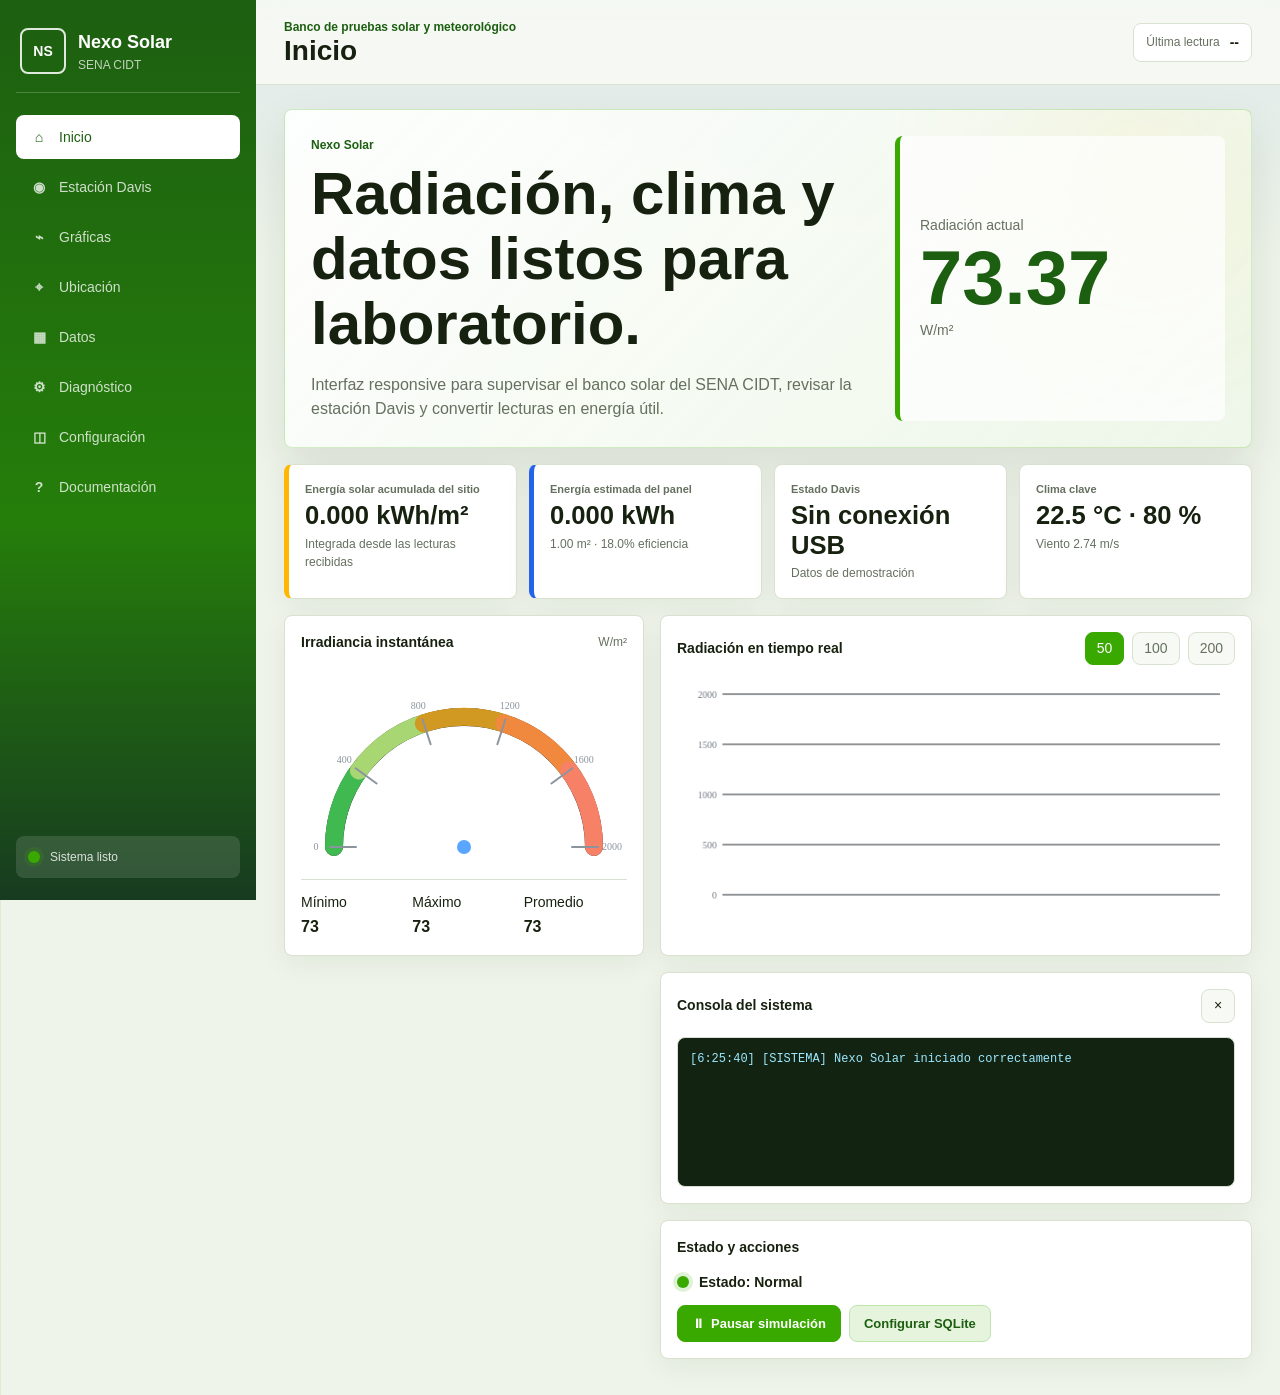
==== commit eebd63dd: "fix: stabilize Davis USB diagnostics and history Co-Authored-By: Codex <codex@openai.com>" ====
--- a/Mockup/index.html
+++ b/Mockup/index.html
@@ -147,7 +147,7 @@
             <div class="status-card compact">
               <div class="led yellow" id="davisLed"></div>
               <div>
-                <strong id="davisState">Pendiente de conexión</strong>
+                <strong id="davisState">Desconectada</strong>
                 <span id="davisLastRead">Última lectura: --</span>
               </div>
             </div>
@@ -207,7 +207,18 @@
               <p class="eyeline">Gráficas</p>
               <h2>Tendencias por grupos de parámetros</h2>
             </div>
-            <span class="muted-line">Canvas local, sin dependencias nuevas</span>
+            <div class="graph-toolbar">
+              <button class="chip range-chip active" onclick="setGraphRange(1, this)">1 h</button>
+              <button class="chip range-chip" onclick="setGraphRange(6, this)">6 h</button>
+              <button class="chip range-chip" onclick="setGraphRange(24, this)">24 h</button>
+              <button class="chip range-chip" onclick="setGraphRange(168, this)">7 días</button>
+              <button class="chip range-chip" onclick="setGraphRange(720, this)">30 días</button>
+              <button class="chip range-chip" onclick="setGraphRange(0, this)">Todo</button>
+              <button class="btn btn-outline btn-sm" onclick="zoomGraphs(1)">Zoom +</button>
+              <button class="btn btn-outline btn-sm" onclick="zoomGraphs(-1)">Zoom -</button>
+              <button class="btn btn-outline btn-sm" onclick="resetGraphZoom()">Reset</button>
+              <span class="zoom-label" id="graphZoomLabel">100%</span>
+            </div>
           </div>
           <div class="charts-grid">
             <section class="card chart-module"><div class="card-header"><span class="card-title">Solar / UV</span></div><canvas id="groupChartSolar" height="220"></canvas></section>
@@ -358,14 +369,27 @@
         <section class="tab-panel" id="tab-diagnostico">
           <div class="diag-grid">
             <section class="card diag-status-card">
-              <div class="card-header"><span class="card-title">Estado del sistema</span></div>
+              <div class="card-header"><span class="card-title">Davis USB</span></div>
               <div class="led-row">
-                <div class="led-item"><div class="led green" id="diagLedConn"></div><span>Conexión</span></div>
-                <div class="led-item"><div class="led red" id="diagLedSensor"></div><span>Sensor</span></div>
+                <div class="led-item"><div class="led red" id="diagDavisLed"></div><span>Estación</span></div>
               </div>
               <button class="btn btn-secondary full-width" onclick="runDiagnostic()">Diagnóstico automático</button>
 
-              <div class="divider-title">Modbus</div>
+              <div class="diag-data-grid compact-diagnostic-grid">
+                <div class="diag-data-item"><span class="diag-data-label">Transporte</span><span class="diag-data-val" id="diagDavisTransport">USB serial</span></div>
+                <div class="diag-data-item"><span class="diag-data-label">Puerto</span><span class="diag-data-val" id="diagDavisPort">/dev/ttyUSB0</span></div>
+                <div class="diag-data-item"><span class="diag-data-label">Estado</span><span class="diag-data-val" id="diagDavisState">Desconectada</span></div>
+                <div class="diag-data-item"><span class="diag-data-label">Calidad</span><span class="diag-data-val" id="diagDavisQuality">Sin lectura válida</span></div>
+                <div class="diag-data-item"><span class="diag-data-label">Última lectura</span><span class="diag-data-val" id="diagDavisLast">--</span></div>
+                <div class="diag-data-item"><span class="diag-data-label">Lecturas guardadas</span><span class="diag-data-val" id="diagDavisCount">0</span></div>
+                <div class="diag-data-item wide"><span class="diag-data-label">Último error</span><span class="diag-data-val" id="diagDavisError">--</span></div>
+              </div>
+              <div class="diag-actions">
+                <button class="btn btn-secondary" onclick="diagReadDavis()">Leer Davis ahora</button>
+                <button class="btn btn-outline" onclick="refreshDavisStatus()">Actualizar estado</button>
+              </div>
+
+              <div class="divider-title">Modbus / ESP8266 opcional</div>
               <div class="field-group">
                 <label class="field-label">IP ESP8266</label>
                 <input type="text" class="input-field" id="diagIP" value="192.168.171.188" />
@@ -375,6 +399,10 @@
                 <input type="number" class="input-field" id="diagPort" value="502" />
               </div>
               <button class="btn btn-primary full-width" id="diagConnBtn" onclick="toggleDiagConn()">Conectar</button>
+              <div class="led-row">
+                <div class="led-item"><div class="led red" id="diagLedConn"></div><span>Modbus</span></div>
+                <div class="led-item"><div class="led red" id="diagLedSensor"></div><span>Sensor Modbus</span></div>
+              </div>
               <div class="state-row safe-state-row">
                 <div class="led green" id="diagSafeStateLed"></div>
                 <span class="state-text" id="diagSafeStateText">Estado: Normal</span>
@@ -383,11 +411,11 @@
             </section>
 
             <section class="card diag-data-card">
-              <div class="card-header"><span class="card-title">Datos en tiempo real</span></div>
+              <div class="card-header"><span class="card-title">Lectura Davis actual</span></div>
               <div class="diag-data-grid">
-                <div class="diag-data-item highlight"><span class="diag-data-label">Radiación solar</span><span class="diag-data-val large" id="diagRad">0.00 W/m²</span></div>
-                <div class="diag-data-item"><span class="diag-data-label">Estado</span><span class="diag-data-val" id="diagEstado">Desconectado</span></div>
-                <div class="diag-data-item"><span class="diag-data-label">Calidad</span><span class="diag-data-val" id="diagQuality">Bad</span></div>
+                <div class="diag-data-item highlight"><span class="diag-data-label">Radiación solar</span><span class="diag-data-val large" id="diagDavisSolar">-- W/m²</span></div>
+                <div class="diag-data-item"><span class="diag-data-label">Estado Modbus</span><span class="diag-data-val" id="diagEstado">Desconectado</span></div>
+                <div class="diag-data-item"><span class="diag-data-label">Calidad Modbus</span><span class="diag-data-val" id="diagQuality">Sin lectura</span></div>
                 <div class="diag-data-item"><span class="diag-data-label">Timestamp</span><span class="diag-data-val" id="diagTimestamp">--</span></div>
                 <div class="diag-data-item"><span class="diag-data-label">Update count</span><span class="diag-data-val" id="diagUpdateCount">0</span></div>
               </div>
--- a/Mockup/style.css
+++ b/Mockup/style.css
@@ -311,6 +311,24 @@
   flex-wrap: wrap;
 }
 
+.graph-toolbar {
+  display: flex;
+  align-items: center;
+  justify-content: flex-end;
+  gap: 8px;
+  flex-wrap: wrap;
+  max-width: min(100%, 760px);
+}
+
+.zoom-label {
+  min-width: 48px;
+  color: var(--muted);
+  font-size: 12px;
+  font-weight: 800;
+  text-align: right;
+  font-variant-numeric: tabular-nums;
+}
+
 .chip {
   min-height: 30px;
   padding: 5px 11px;
@@ -348,6 +366,7 @@
 .btn-outline:hover { border-color: var(--sena); color: var(--sena-dark); }
 .btn:disabled { opacity: 0.45; cursor: not-allowed; }
 .full-width { width: 100%; }
+.btn-sm { min-height: 30px; padding: 5px 10px; font-size: 12px; }
 .hidden { display: none !important; }
 
 .icon-btn {
@@ -685,6 +704,8 @@
 }
 
 .diag-data-item.highlight { grid-column: 1 / 3; border-left: 5px solid var(--sky); }
+.diag-data-item.wide { grid-column: 1 / 3; }
+.compact-diagnostic-grid { grid-template-columns: 1fr; margin-top: 14px; }
 .diag-data-val.large { color: var(--sky); font-size: 24px; }
 
 .settings-options {
@@ -834,6 +855,9 @@
   .date-range-row .input-field, .table-tools .input-field, #anaTableSelect { width: 100%; }
   .db-source-row, .date-range-row, .table-tools, .doc-actions, .input-row { align-items: stretch; }
   .db-source-row > *, .date-range-row > *, .table-tools > *, .doc-actions > *, .input-row > * { width: 100%; }
+  .graph-toolbar { justify-content: flex-start; }
+  .graph-toolbar .chip, .graph-toolbar .btn { flex: 1 1 auto; }
+  .diag-data-item.wide { grid-column: auto; }
   .toast { right: 16px; bottom: 16px; }
 }
 
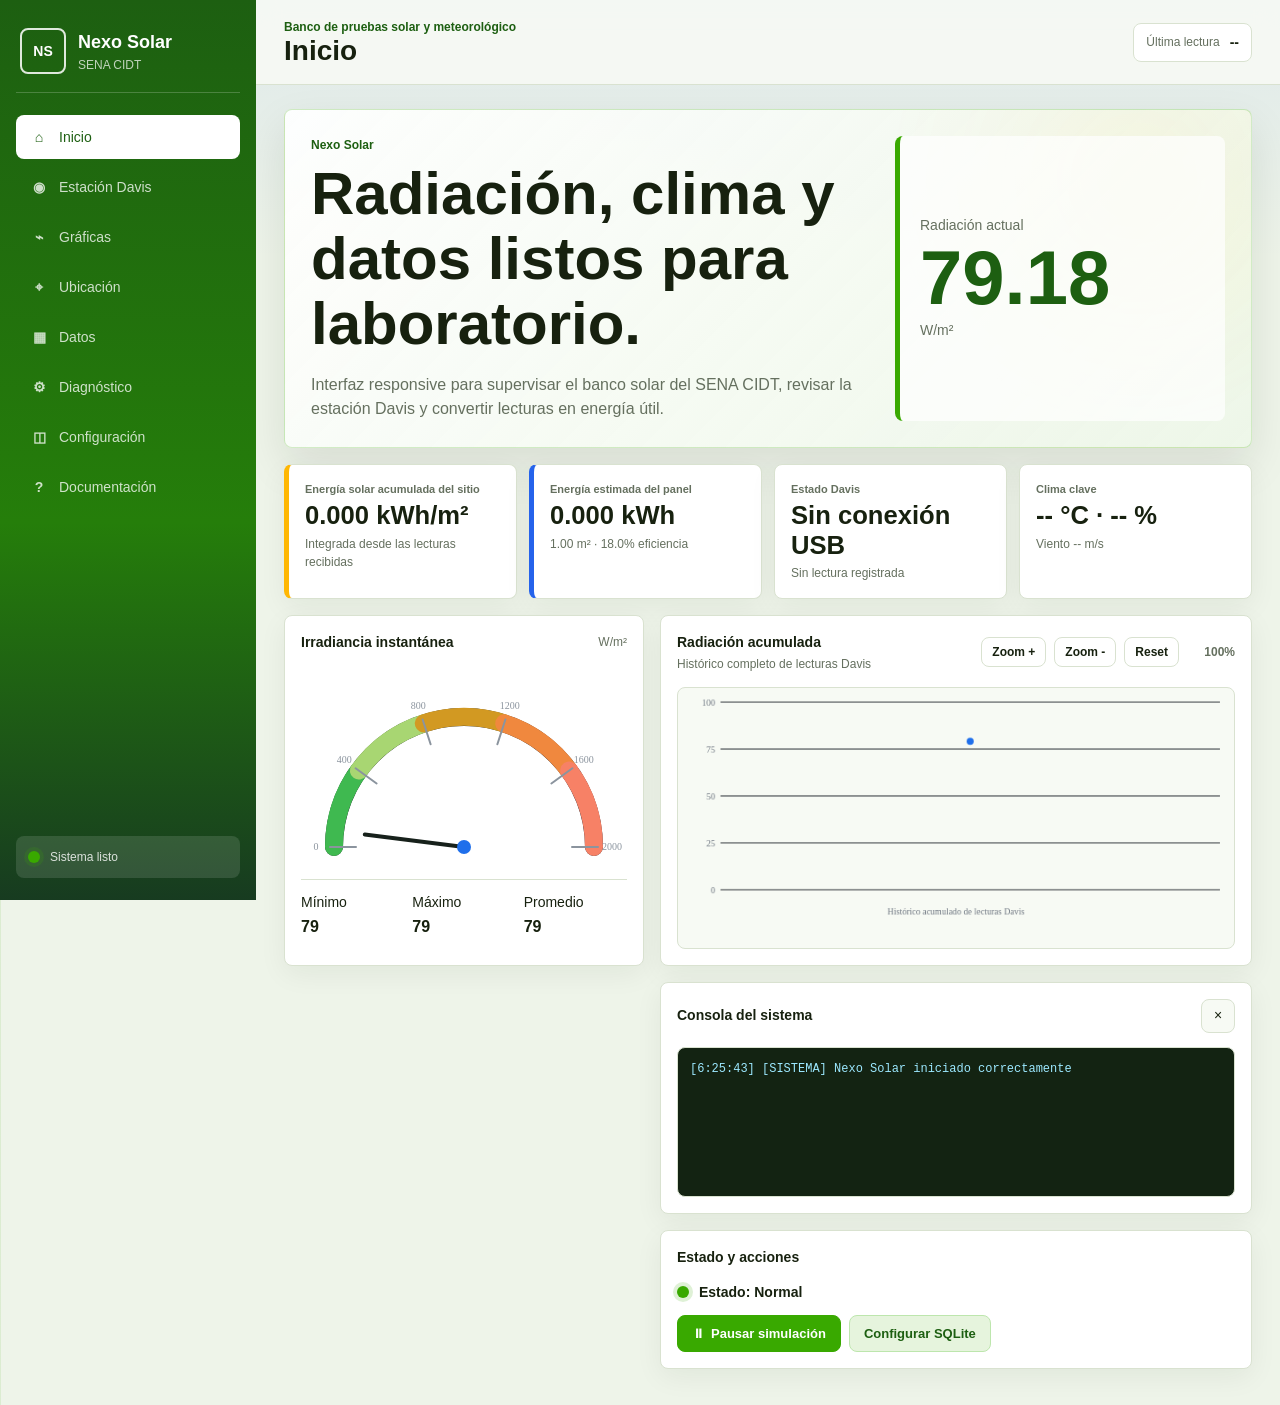
==== commit 905b90d2: "fix: keep Davis records clean and chart history scrollable" ====
--- a/Mockup/index.html
+++ b/Mockup/index.html
@@ -103,14 +103,20 @@
 
             <section class="card chart-card">
               <div class="card-header">
-                <span class="card-title">Radiación en tiempo real</span>
+                <div>
+                  <span class="card-title">Radiación acumulada</span>
+                  <p class="card-note">Histórico completo de lecturas Davis</p>
+                </div>
                 <div class="chart-controls">
-                  <button class="chip active" onclick="setChartRange(50, this)">50</button>
-                  <button class="chip" onclick="setChartRange(100, this)">100</button>
-                  <button class="chip" onclick="setChartRange(200, this)">200</button>
-                </div>
-              </div>
-              <canvas id="chartCanvas" height="260"></canvas>
+                  <button class="btn btn-outline btn-sm" onclick="zoomHomeChart(1)">Zoom +</button>
+                  <button class="btn btn-outline btn-sm" onclick="zoomHomeChart(-1)">Zoom -</button>
+                  <button class="btn btn-outline btn-sm" onclick="resetHomeChartZoom()">Reset</button>
+                  <span class="zoom-label" id="homeChartZoomLabel">100%</span>
+                </div>
+              </div>
+              <div class="chart-scroll" id="homeChartScroll">
+                <canvas id="chartCanvas" height="260"></canvas>
+              </div>
             </section>
 
             <section class="card log-card">
@@ -213,19 +219,71 @@
               <button class="chip range-chip" onclick="setGraphRange(24, this)">24 h</button>
               <button class="chip range-chip" onclick="setGraphRange(168, this)">7 días</button>
               <button class="chip range-chip" onclick="setGraphRange(720, this)">30 días</button>
+              <button class="chip range-chip" onclick="setGraphRange(2160, this)">90 días</button>
               <button class="chip range-chip" onclick="setGraphRange(0, this)">Todo</button>
-              <button class="btn btn-outline btn-sm" onclick="zoomGraphs(1)">Zoom +</button>
-              <button class="btn btn-outline btn-sm" onclick="zoomGraphs(-1)">Zoom -</button>
-              <button class="btn btn-outline btn-sm" onclick="resetGraphZoom()">Reset</button>
-              <span class="zoom-label" id="graphZoomLabel">100%</span>
             </div>
           </div>
           <div class="charts-grid">
-            <section class="card chart-module"><div class="card-header"><span class="card-title">Solar / UV</span></div><canvas id="groupChartSolar" height="220"></canvas></section>
-            <section class="card chart-module"><div class="card-header"><span class="card-title">Temperatura</span></div><canvas id="groupChartTemp" height="220"></canvas></section>
-            <section class="card chart-module"><div class="card-header"><span class="card-title">Humedad / Presión</span></div><canvas id="groupChartHumidity" height="220"></canvas></section>
-            <section class="card chart-module"><div class="card-header"><span class="card-title">Viento</span></div><canvas id="groupChartWind" height="220"></canvas></section>
-            <section class="card chart-module wide"><div class="card-header"><span class="card-title">Lluvia</span></div><canvas id="groupChartRain" height="220"></canvas></section>
+            <section class="card chart-module">
+              <div class="card-header">
+                <div><span class="card-title">Solar / UV / Energía</span><p class="card-note">Acumulado del rango seleccionado</p></div>
+                <div class="chart-controls">
+                  <button class="btn btn-outline btn-sm" onclick="zoomGraph('solar', 1)">Zoom +</button>
+                  <button class="btn btn-outline btn-sm" onclick="zoomGraph('solar', -1)">Zoom -</button>
+                  <button class="btn btn-outline btn-sm" onclick="resetGraphZoom('solar')">Reset</button>
+                  <span class="zoom-label" id="graphZoomLabelSolar">100%</span>
+                </div>
+              </div>
+              <div class="chart-scroll" id="groupChartSolarScroll"><canvas id="groupChartSolar" height="220"></canvas></div>
+            </section>
+            <section class="card chart-module">
+              <div class="card-header">
+                <div><span class="card-title">Temperatura</span><p class="card-note">Tendencia acumulada del rango</p></div>
+                <div class="chart-controls">
+                  <button class="btn btn-outline btn-sm" onclick="zoomGraph('temp', 1)">Zoom +</button>
+                  <button class="btn btn-outline btn-sm" onclick="zoomGraph('temp', -1)">Zoom -</button>
+                  <button class="btn btn-outline btn-sm" onclick="resetGraphZoom('temp')">Reset</button>
+                  <span class="zoom-label" id="graphZoomLabelTemp">100%</span>
+                </div>
+              </div>
+              <div class="chart-scroll" id="groupChartTempScroll"><canvas id="groupChartTemp" height="220"></canvas></div>
+            </section>
+            <section class="card chart-module">
+              <div class="card-header">
+                <span class="card-title">Humedad / Presión</span>
+                <div class="chart-controls">
+                  <button class="btn btn-outline btn-sm" onclick="zoomGraph('humidity', 1)">Zoom +</button>
+                  <button class="btn btn-outline btn-sm" onclick="zoomGraph('humidity', -1)">Zoom -</button>
+                  <button class="btn btn-outline btn-sm" onclick="resetGraphZoom('humidity')">Reset</button>
+                  <span class="zoom-label" id="graphZoomLabelHumidity">100%</span>
+                </div>
+              </div>
+              <div class="chart-scroll" id="groupChartHumidityScroll"><canvas id="groupChartHumidity" height="220"></canvas></div>
+            </section>
+            <section class="card chart-module">
+              <div class="card-header">
+                <span class="card-title">Viento</span>
+                <div class="chart-controls">
+                  <button class="btn btn-outline btn-sm" onclick="zoomGraph('wind', 1)">Zoom +</button>
+                  <button class="btn btn-outline btn-sm" onclick="zoomGraph('wind', -1)">Zoom -</button>
+                  <button class="btn btn-outline btn-sm" onclick="resetGraphZoom('wind')">Reset</button>
+                  <span class="zoom-label" id="graphZoomLabelWind">100%</span>
+                </div>
+              </div>
+              <div class="chart-scroll" id="groupChartWindScroll"><canvas id="groupChartWind" height="220"></canvas></div>
+            </section>
+            <section class="card chart-module wide">
+              <div class="card-header">
+                <span class="card-title">Lluvia</span>
+                <div class="chart-controls">
+                  <button class="btn btn-outline btn-sm" onclick="zoomGraph('rain', 1)">Zoom +</button>
+                  <button class="btn btn-outline btn-sm" onclick="zoomGraph('rain', -1)">Zoom -</button>
+                  <button class="btn btn-outline btn-sm" onclick="resetGraphZoom('rain')">Reset</button>
+                  <span class="zoom-label" id="graphZoomLabelRain">100%</span>
+                </div>
+              </div>
+              <div class="chart-scroll" id="groupChartRainScroll"><canvas id="groupChartRain" height="220"></canvas></div>
+            </section>
           </div>
         </section>
 
@@ -276,8 +334,8 @@
 
         <section class="tab-panel" id="tab-datos">
           <div class="data-banner" id="anaSourceBanner" hidden>
-            <span class="data-banner-tag">Datos de demostración</span>
-            <span class="data-banner-text">Los gráficos de esta pestaña se generan con datos sintéticos, no con mediciones del piranómetro. <span id="anaSourceDetail"></span></span>
+            <span class="data-banner-tag">Sin registros</span>
+            <span class="data-banner-text">La tabla seleccionada no contiene lecturas reales todavía. <span id="anaSourceDetail"></span></span>
           </div>
 
           <div class="analysis-toolbar">
@@ -518,7 +576,7 @@
               <div class="card-header"><span class="card-title">Visualización</span></div>
               <div class="settings-options">
                 <label class="toggle-label"><input type="checkbox" checked /> Compactar tarjetas en pantallas pequeñas</label>
-                <label class="toggle-label"><input type="checkbox" checked /> Mostrar avisos de datos sintéticos</label>
+                <label class="toggle-label"><input type="checkbox" checked /> Mostrar avisos de tablas vacías</label>
                 <label class="toggle-label"><input type="checkbox" /> Reducir animaciones</label>
               </div>
             </section>
@@ -559,8 +617,6 @@
           <label class="field-label">Tabla existente</label>
           <select class="input-field" id="tableSelect">
             <option>-- Seleccionar tabla --</option>
-            <option>solar_data</option>
-            <option>irradiancia_2024</option>
           </select>
         </div>
         <div class="field-group">
--- a/Mockup/style.css
+++ b/Mockup/style.css
@@ -258,7 +258,8 @@
   overflow-wrap: anywhere;
 }
 
-.metric-card small, .kpi-sub, .card-unit, .muted-line { color: var(--muted); font-size: 12px; }
+.metric-card small, .kpi-sub, .card-unit, .muted-line, .card-note { color: var(--muted); font-size: 12px; }
+.card-note { margin-top: 2px; }
 .metric-card.energy { border-left: 5px solid var(--sun); }
 .metric-card.panel { border-left: 5px solid var(--sky); }
 
@@ -292,6 +293,30 @@
   max-width: 100%;
 }
 
+.chart-scroll {
+  width: 100%;
+  max-width: 100%;
+  overflow-x: auto;
+  overflow-y: hidden;
+  border: 1px solid var(--line);
+  border-radius: 8px;
+  background: var(--panel-soft);
+}
+
+.chart-scroll canvas {
+  display: block;
+  width: auto;
+  max-width: none;
+}
+
+.chart-card .chart-scroll {
+  min-height: 262px;
+}
+
+.chart-module .chart-scroll {
+  min-height: 222px;
+}
+
 .gauge-stats {
   display: grid;
   grid-template-columns: repeat(3, 1fr);
@@ -309,6 +334,10 @@
   align-items: center;
   gap: 8px;
   flex-wrap: wrap;
+}
+
+.chart-controls {
+  justify-content: flex-end;
 }
 
 .graph-toolbar {
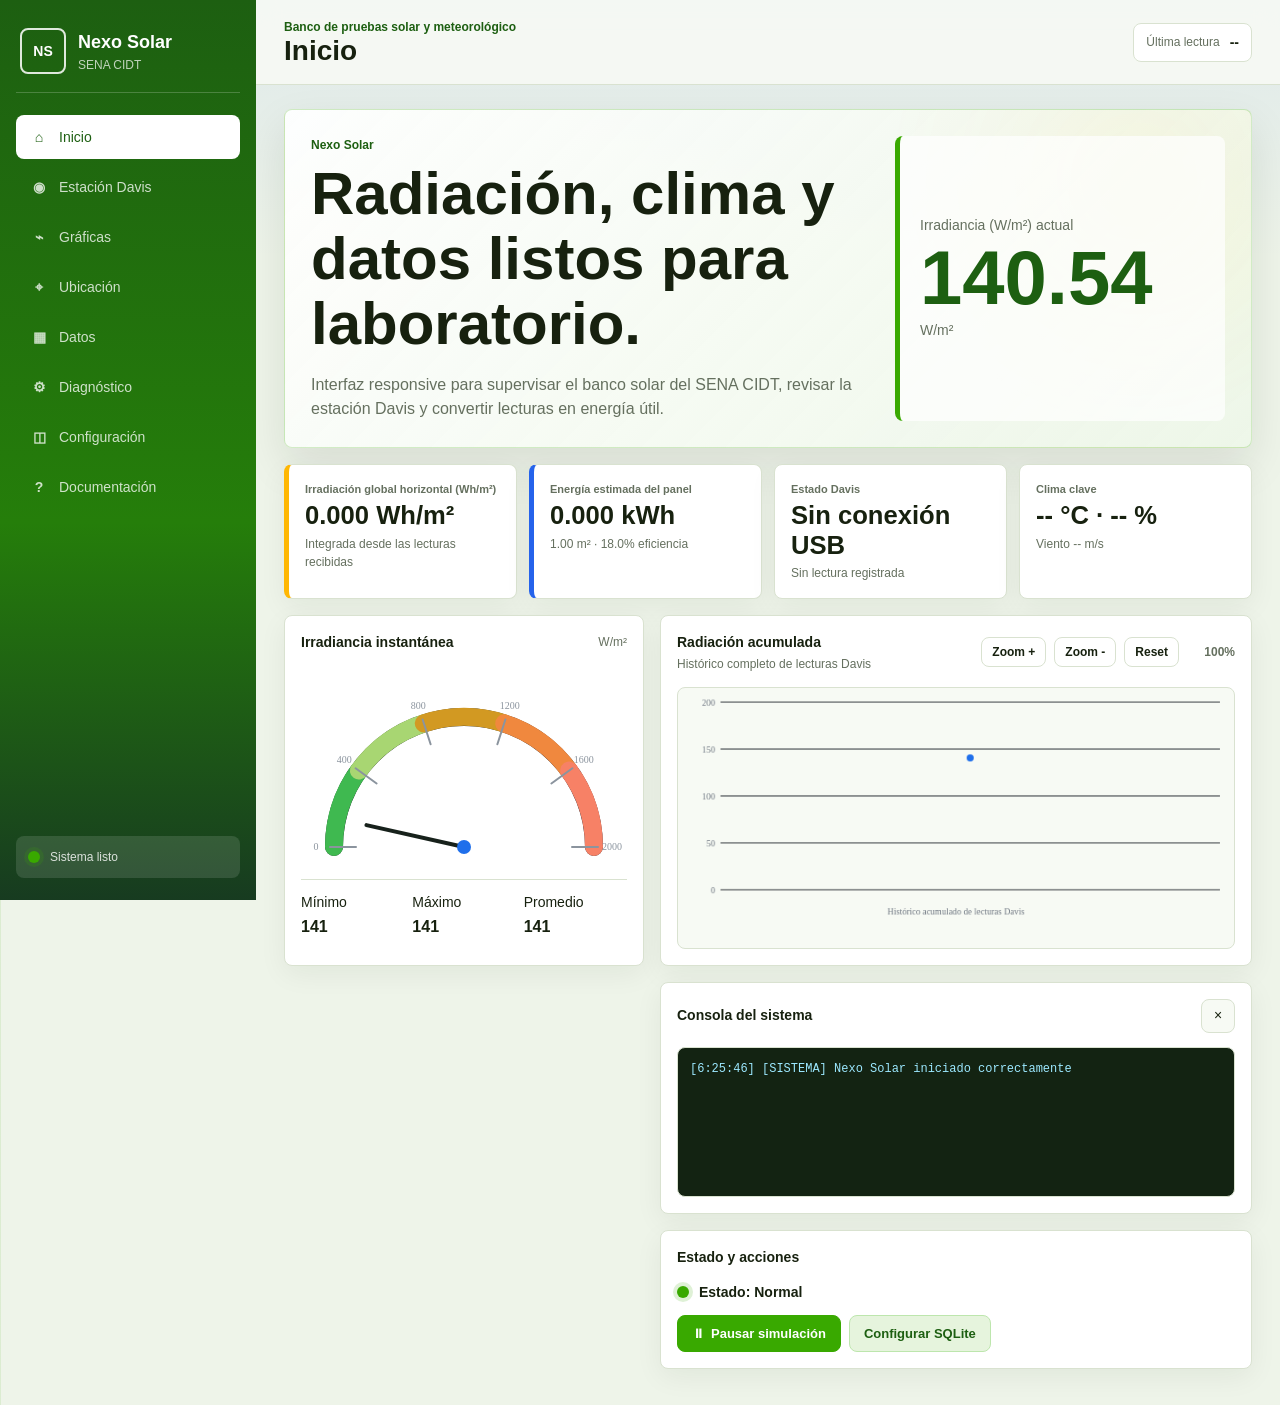
==== commit 645a712e: "fix(ui): aclarar unidades de irradiancia Actualiza las etiquetas del dashboard para distinguir la ir" ====
--- a/Mockup/index.html
+++ b/Mockup/index.html
@@ -57,7 +57,7 @@
                 <p>Interfaz responsive para supervisar el banco solar del SENA CIDT, revisar la estación Davis y convertir lecturas en energía útil.</p>
               </div>
               <div class="hero-reading">
-                <span>Radiación actual</span>
+                <span>Irradiancia (W/m²) actual</span>
                 <strong id="irradDisplay">0.00</strong>
                 <span>W/m²</span>
               </div>
@@ -65,8 +65,8 @@
 
             <section class="metric-strip">
               <article class="metric-card energy">
-                <span>Energía solar acumulada del sitio</span>
-                <strong id="siteEnergyDisplay">0.000 kWh/m²</strong>
+                <span>Irradiación global horizontal (Wh/m²)</span>
+                <strong id="siteEnergyDisplay">0.000 Wh/m²</strong>
                 <small>Integrada desde las lecturas recibidas</small>
               </article>
               <article class="metric-card panel">
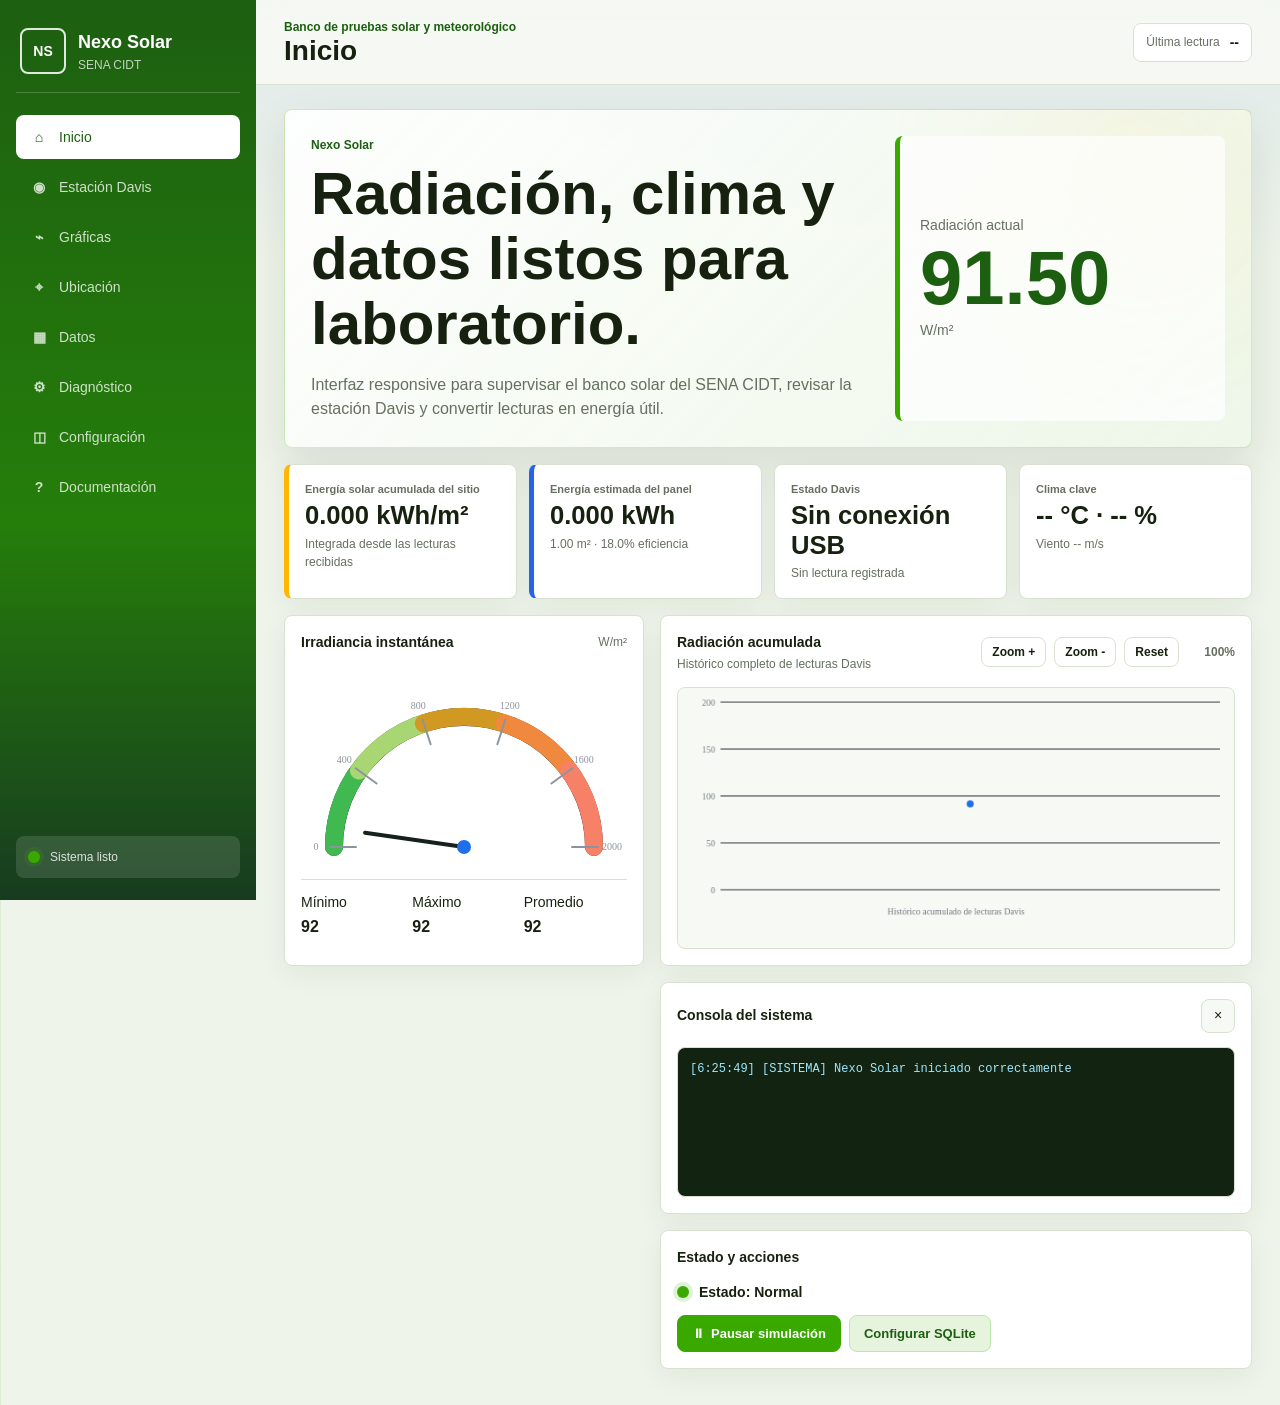
==== commit 773405fe: "fix: use active database for Davis data Co-Authored-By: Codex <codex@openai.com>" ====
--- a/Mockup/index.html
+++ b/Mockup/index.html
@@ -57,7 +57,7 @@
                 <p>Interfaz responsive para supervisar el banco solar del SENA CIDT, revisar la estación Davis y convertir lecturas en energía útil.</p>
               </div>
               <div class="hero-reading">
-                <span>Irradiancia (W/m²) actual</span>
+                <span>Radiación actual</span>
                 <strong id="irradDisplay">0.00</strong>
                 <span>W/m²</span>
               </div>
@@ -65,8 +65,8 @@
 
             <section class="metric-strip">
               <article class="metric-card energy">
-                <span>Irradiación global horizontal (Wh/m²)</span>
-                <strong id="siteEnergyDisplay">0.000 Wh/m²</strong>
+                <span>Energía solar acumulada del sitio</span>
+                <strong id="siteEnergyDisplay">0.000 kWh/m²</strong>
                 <small>Integrada desde las lecturas recibidas</small>
               </article>
               <article class="metric-card panel">
@@ -339,6 +339,10 @@
           </div>
 
           <div class="analysis-toolbar">
+            <div class="active-db-line">
+              <span class="field-label">Base activa</span>
+              <span class="active-db-path" id="anaActiveDb">data/nexo_solar.db</span>
+            </div>
             <div class="db-source-row">
               <span class="field-label">Fuente</span>
               <select class="input-field" id="anaTableSelect">
@@ -405,7 +409,7 @@
             <div class="data-table-wrapper">
               <table class="data-table" id="dataTable">
                 <thead>
-                  <tr>
+                  <tr id="dataTableHead">
                     <th onclick="sortTable('id')"># <span class="sort-icon">↕</span></th>
                     <th onclick="sortTable('fecha')">Fecha <span class="sort-icon">↕</span></th>
                     <th onclick="sortTable('hora')">Hora <span class="sort-icon">↕</span></th>
@@ -609,9 +613,11 @@
         <div class="field-group">
           <label class="field-label">Archivo de base de datos</label>
           <div class="input-row">
-            <input type="text" class="input-field" id="dbPath" value="./data/irradiancia.db" />
-            <button class="btn btn-outline" onclick="browseDB()">Cambiar...</button>
-          </div>
+            <input type="text" class="input-field" id="dbPath" value="./data/nexo_solar.db" />
+            <button class="btn btn-outline" onclick="browseExistingDB()">Abrir existente</button>
+            <button class="btn btn-secondary" onclick="browseNewDB()">Crear nueva</button>
+          </div>
+          <span class="field-hint" id="dbModeHint">Base activa de Nexo Solar. Abrir una base existente no inserta datos.</span>
         </div>
         <div class="field-group">
           <label class="field-label">Tabla existente</label>
@@ -624,8 +630,8 @@
           <input type="text" class="input-field" id="newTableName" placeholder="nombre_tabla..." />
         </div>
         <div class="schema-info">
-          <span class="schema-label">Esquema:</span>
-          <code>id (AUTO), fecha (TEXT), hora (TEXT), irradiancia (REAL)</code>
+          <span class="schema-label">Davis:</span>
+          <code>davis_weather_readings se crea vacía cuando empiecen las lecturas reales.</code>
         </div>
       </div>
       <div class="modal-footer">
--- a/Mockup/style.css
+++ b/Mockup/style.css
@@ -603,6 +603,32 @@
   border-radius: 8px;
   border: 1px solid var(--line);
   background: var(--panel);
+}
+
+.active-db-line {
+  display: flex;
+  align-items: center;
+  gap: 8px;
+  min-width: min(100%, 360px);
+  max-width: 100%;
+}
+
+.active-db-path {
+  min-width: 0;
+  max-width: min(58vw, 720px);
+  overflow: hidden;
+  text-overflow: ellipsis;
+  white-space: nowrap;
+  color: var(--text);
+  font-weight: 700;
+}
+
+.field-hint {
+  display: block;
+  margin-top: 6px;
+  color: var(--muted);
+  font-size: 12px;
+  line-height: 1.35;
 }
 
 #anaTableSelect { width: min(260px, 100%); }
@@ -882,7 +908,9 @@
   .map-card { min-height: 420px; }
   .map-shell { min-height: 340px; }
   .date-range-row .input-field, .table-tools .input-field, #anaTableSelect { width: 100%; }
-  .db-source-row, .date-range-row, .table-tools, .doc-actions, .input-row { align-items: stretch; }
+  .db-source-row, .date-range-row, .table-tools, .doc-actions, .input-row, .active-db-line { align-items: stretch; }
+  .active-db-line { flex-direction: column; }
+  .active-db-path { max-width: 100%; white-space: normal; overflow-wrap: anywhere; }
   .db-source-row > *, .date-range-row > *, .table-tools > *, .doc-actions > *, .input-row > * { width: 100%; }
   .graph-toolbar { justify-content: flex-start; }
   .graph-toolbar .chip, .graph-toolbar .btn { flex: 1 1 auto; }
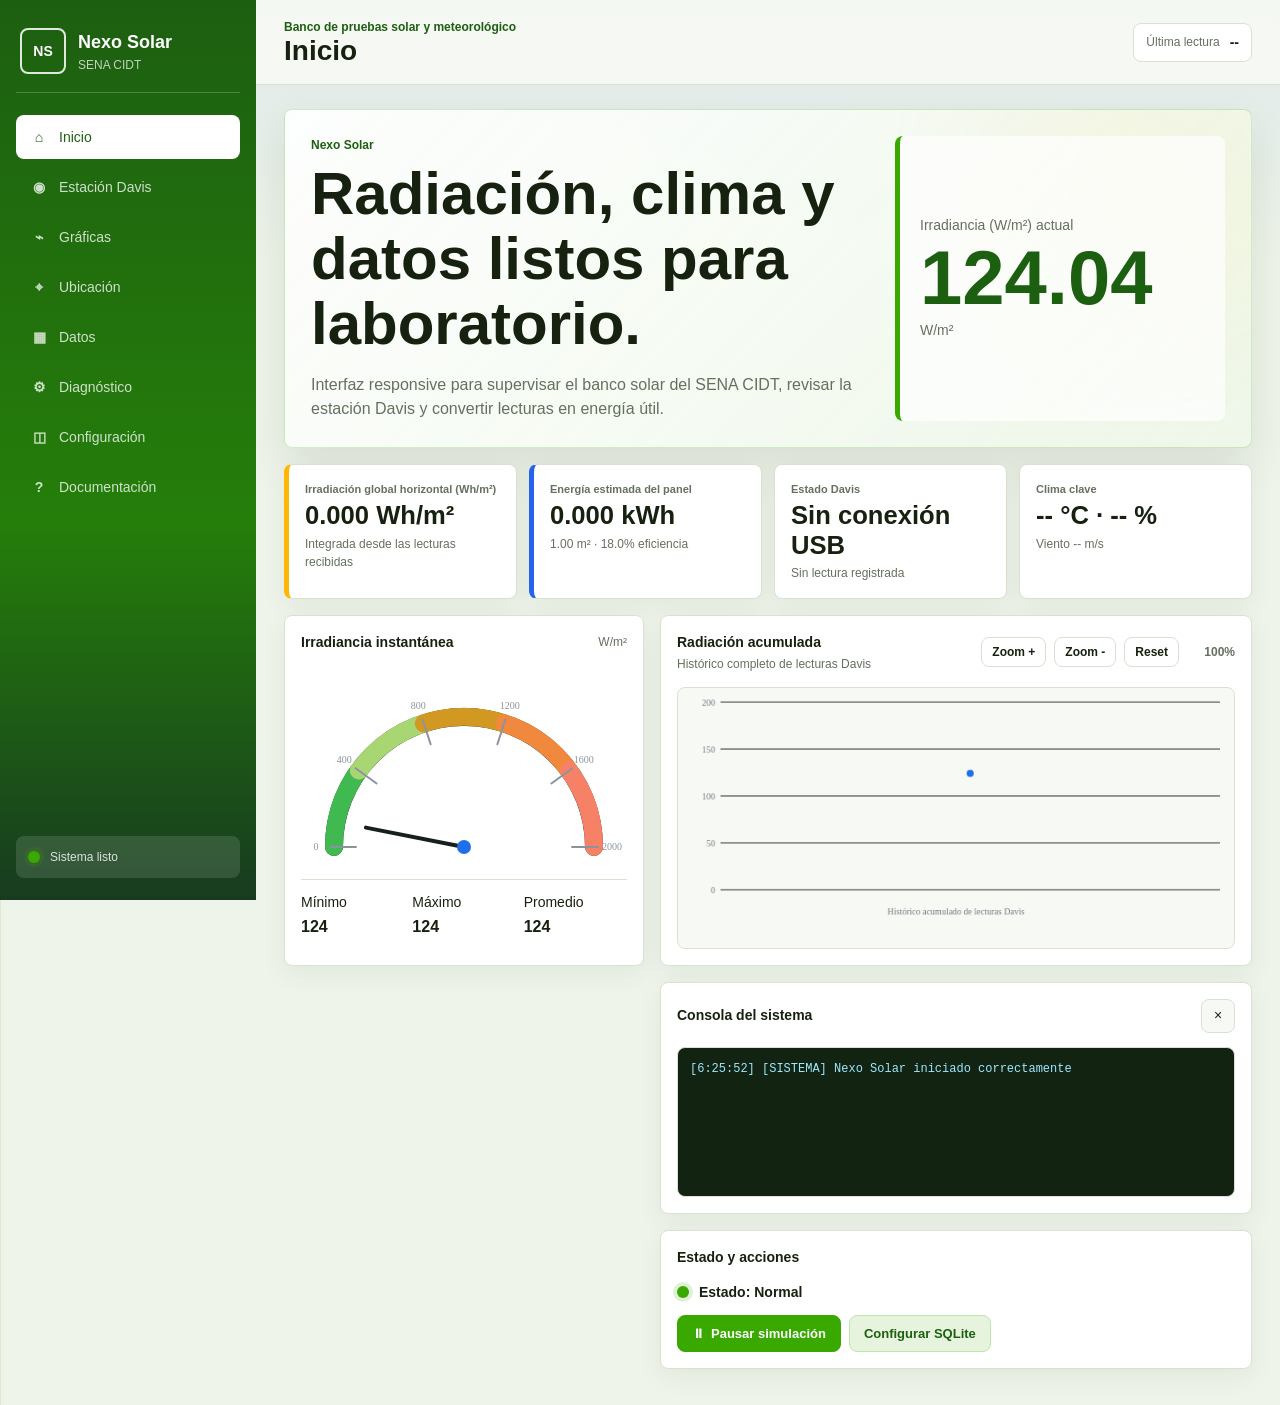
==== commit 6885e7a2: "fix: integrate Copilot irradiance labels into dev" ====
--- a/Mockup/index.html
+++ b/Mockup/index.html
@@ -57,7 +57,7 @@
                 <p>Interfaz responsive para supervisar el banco solar del SENA CIDT, revisar la estación Davis y convertir lecturas en energía útil.</p>
               </div>
               <div class="hero-reading">
-                <span>Radiación actual</span>
+                <span>Irradiancia (W/m²) actual</span>
                 <strong id="irradDisplay">0.00</strong>
                 <span>W/m²</span>
               </div>
@@ -65,8 +65,8 @@
 
             <section class="metric-strip">
               <article class="metric-card energy">
-                <span>Energía solar acumulada del sitio</span>
-                <strong id="siteEnergyDisplay">0.000 kWh/m²</strong>
+                <span>Irradiación global horizontal (Wh/m²)</span>
+                <strong id="siteEnergyDisplay">0.000 Wh/m²</strong>
                 <small>Integrada desde las lecturas recibidas</small>
               </article>
               <article class="metric-card panel">
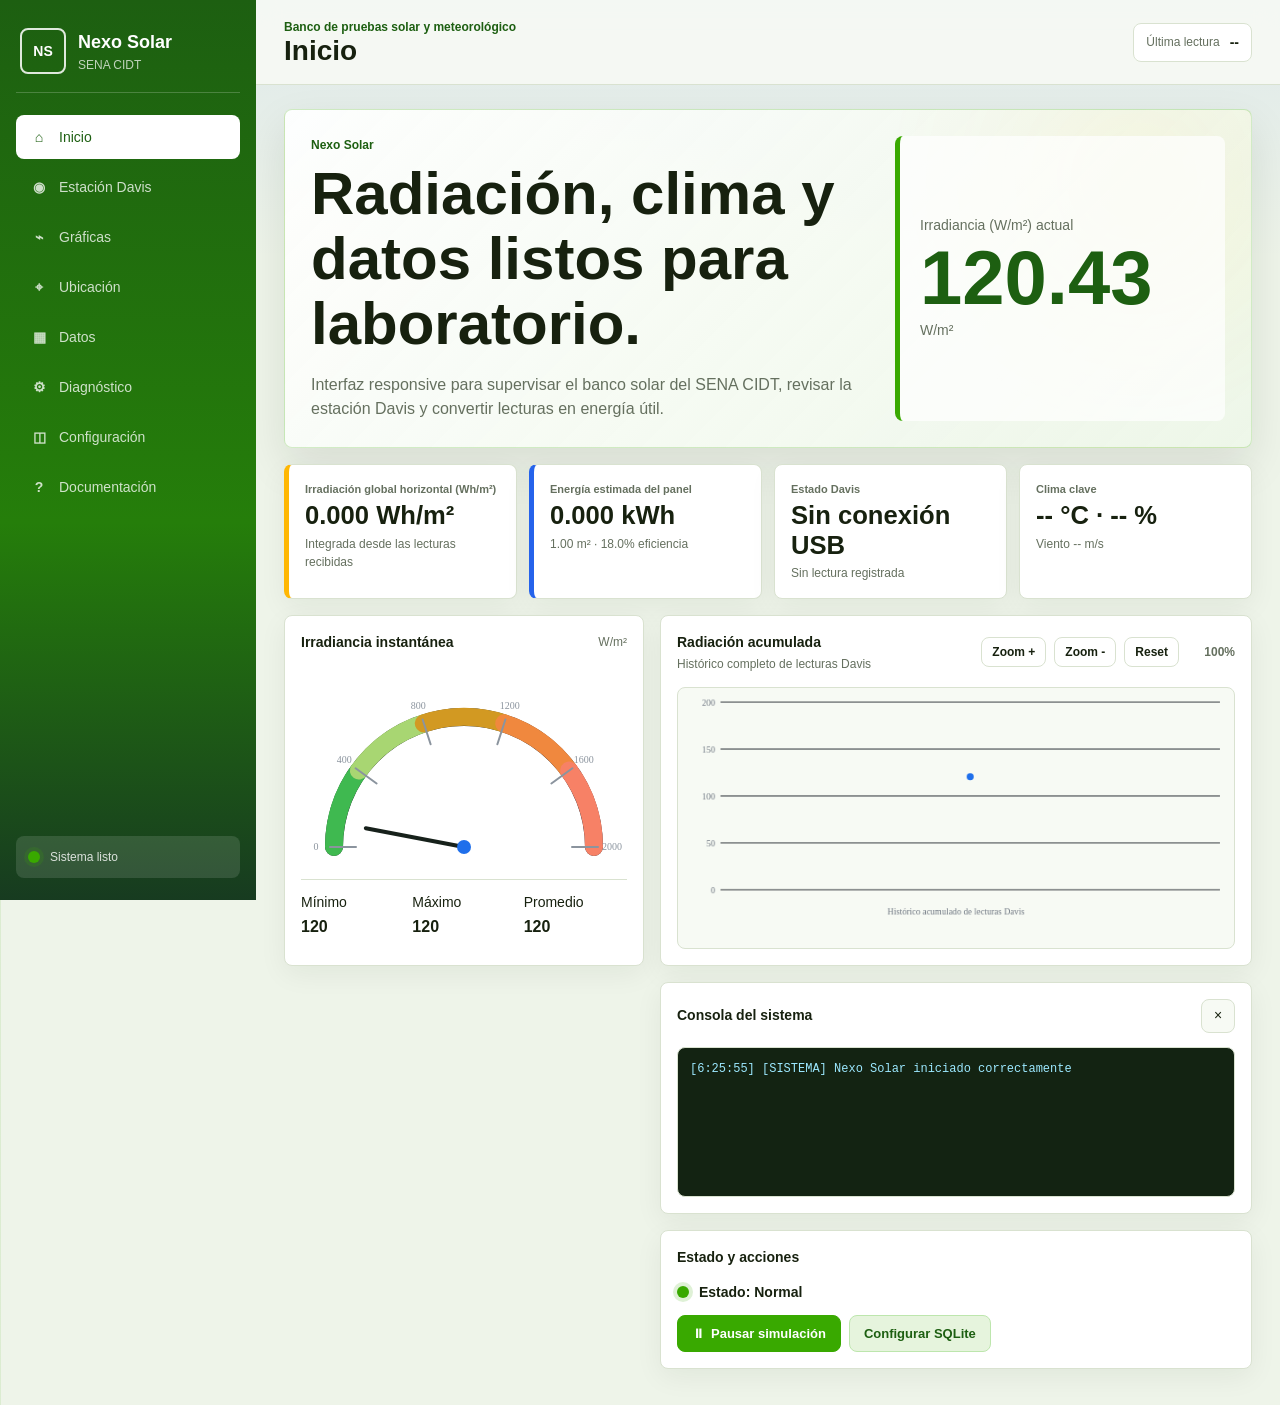
==== commit 666ee9f3: "feat: add Davis USB port autoconfiguration Co-Authored-By: Codex <codex@openai.com>" ====
--- a/Mockup/index.html
+++ b/Mockup/index.html
@@ -515,6 +515,16 @@
               <div class="field-group">
                 <label class="field-label">Puerto serial</label>
                 <input type="text" class="input-field" id="davisSerialPort" value="/dev/ttyUSB0" />
+              </div>
+              <div class="serial-detector">
+                <div class="input-row">
+                  <select class="input-field" id="davisSerialPortSelect" aria-label="Puertos seriales detectados" onchange="selectDavisPortCandidate()">
+                    <option value="">Detectá puertos para elegir</option>
+                  </select>
+                  <button class="btn btn-outline" id="detectPortsBtn" onclick="detectDavisPorts()">Detectar puertos</button>
+                  <button class="btn btn-secondary" onclick="useSelectedDavisPort()">Usar este puerto</button>
+                </div>
+                <div class="port-status" id="davisPortStatus">Windows muestra el COM asignado; Fedora muestra /dev/ttyUSB* o /dev/ttyACM*.</div>
               </div>
               <div class="field-row">
                 <div class="field-group">
--- a/Mockup/style.css
+++ b/Mockup/style.css
@@ -518,6 +518,23 @@
 
 .field-group { display: flex; flex-direction: column; gap: 5px; margin-bottom: 10px; min-width: 0; }
 .field-label { display: inline-flex; align-items: center; margin: 0; }
+
+.serial-detector {
+  display: flex;
+  flex-direction: column;
+  gap: 6px;
+  margin: 0 0 10px;
+}
+
+.port-status {
+  min-height: 20px;
+  color: var(--muted);
+  font-size: 12px;
+}
+
+.port-status.info { color: var(--sena-dark); }
+.port-status.warn { color: var(--warn); }
+.port-status.error { color: var(--danger); }
 
 .input-field {
   min-height: 38px;
